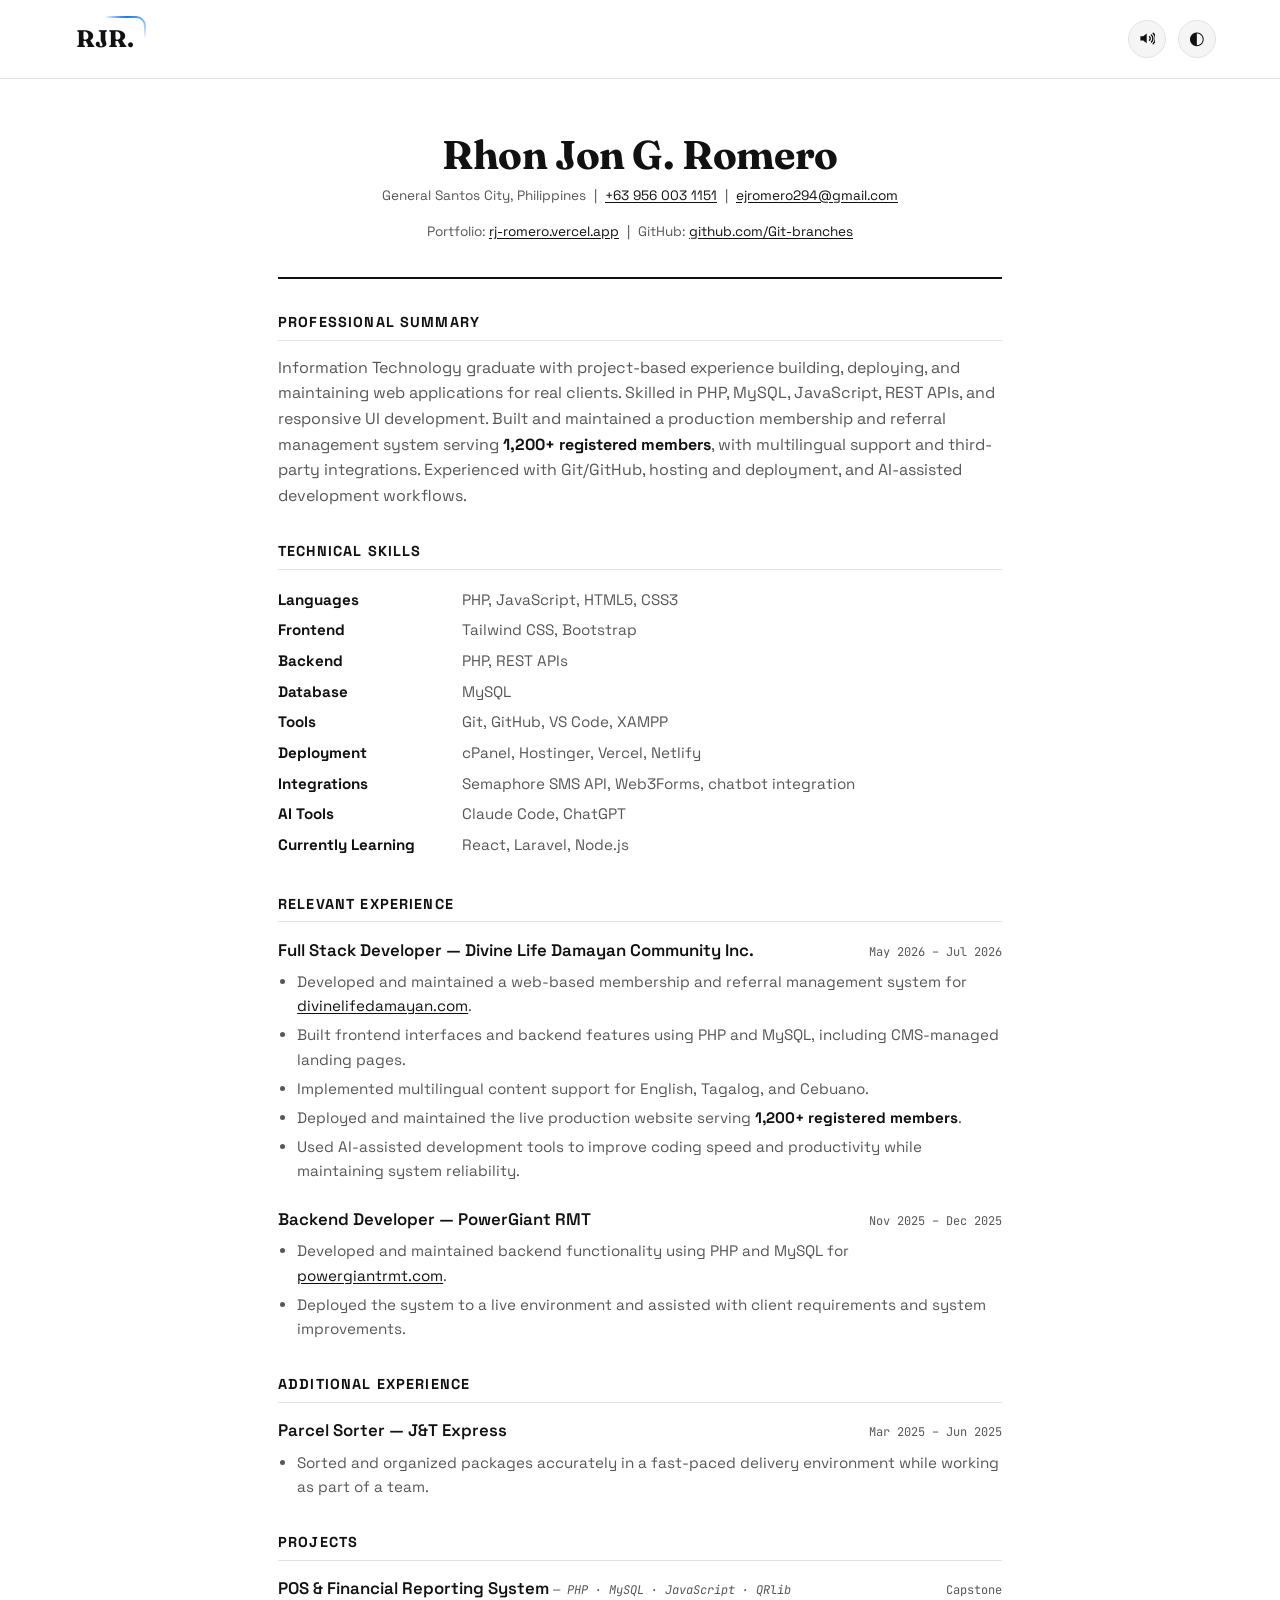
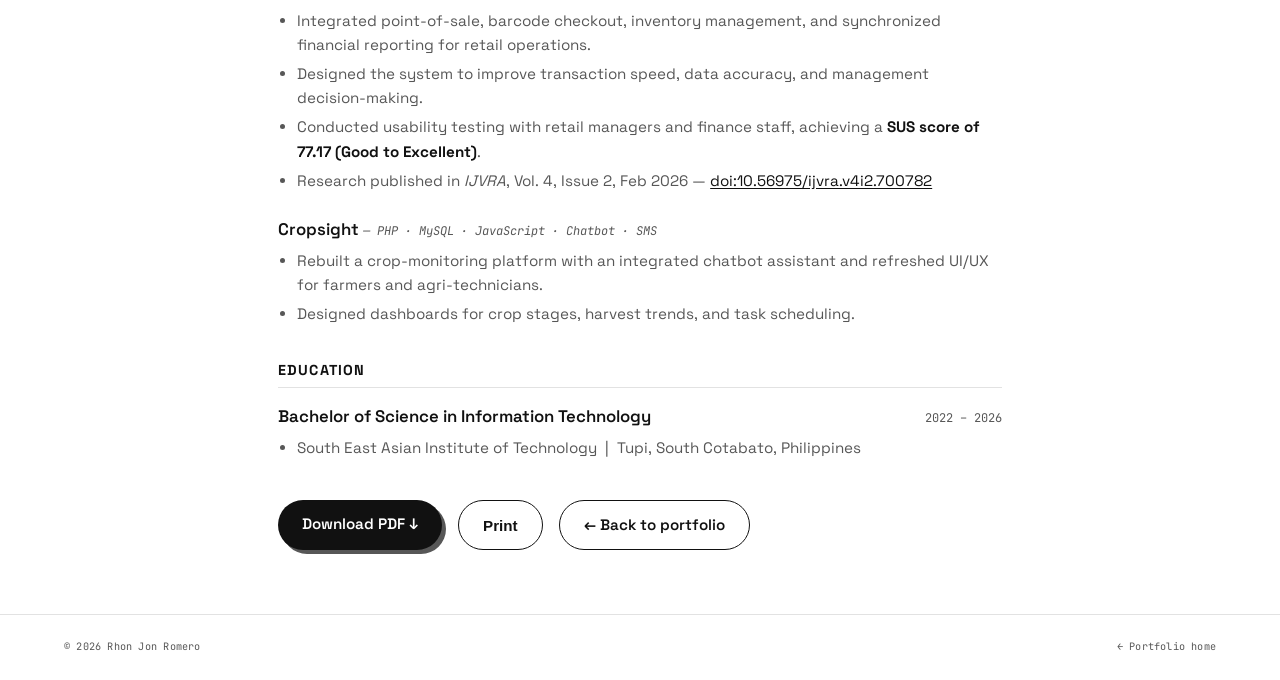
==== resume.html @ 0ce06a82 "Resume: drop the job-title line from the header The header goes straight from the name to the contac" ====
<!DOCTYPE html>
<html lang="en">
<head>
  <meta charset="UTF-8" />
  <meta name="viewport" content="width=device-width, initial-scale=1.0" />
  <title>Résumé — Rhon Jon Romero · Full-Stack Web Developer</title>
  <meta name="description" content="Résumé of Rhon Jon Romero, full-stack web developer (PHP + MySQL) from General Santos City, Philippines." />
  <meta name="robots" content="noindex" />

  <link rel="preconnect" href="https://fonts.googleapis.com" />
  <link rel="preconnect" href="https://fonts.gstatic.com" crossorigin />
  <link href="https://fonts.googleapis.com/css2?family=Fraunces:opsz,wght@9..144,400;9..144,600;9..144,700&family=Space+Grotesk:wght@400;500;600&family=JetBrains+Mono:wght@400;500&display=swap" rel="stylesheet" />

  <link rel="stylesheet" href="css/style.css" />
  <link rel="icon" href="assets/icon-192.png" type="image/png" />
  <link rel="apple-touch-icon" href="assets/icon-192.png" />
  <link rel="manifest" href="manifest.webmanifest" />
  <script>
    // apply saved theme before paint
    const saved = localStorage.getItem("theme");
    if (saved) document.documentElement.setAttribute("data-theme", saved);
    else if (matchMedia("(prefers-color-scheme: dark)").matches) document.documentElement.setAttribute("data-theme", "dark");
  </script>
</head>
<body>
  <a class="skip-link" href="#main">Skip to content</a>
  <header class="nav">
    <a class="nav__logo" href="./">RJR<span class="accent">.</span></a>
    <div class="nav__actions">
      <button class="theme-toggle" id="soundToggle" aria-label="Toggle sound effects" title="Sound effects">
        <span class="theme-toggle__icon" id="soundIcon"><svg class="vol-icon" viewBox="0 0 24 24" fill="none" stroke="currentColor" stroke-width="2" stroke-linecap="round" stroke-linejoin="round" aria-hidden="true"><path d="M11 5 6 9H2v6h4l5 4V5z" fill="currentColor" stroke="none"/><path d="M15 9.5a3.5 3.5 0 0 1 0 5"/><path d="M17.7 7a7 7 0 0 1 0 10"/><path d="M20.3 4.5a10.5 10.5 0 0 1 0 15"/></svg></span>
      </button>
      <button class="theme-toggle" id="themeToggle" aria-label="Toggle dark mode">
        <span class="theme-toggle__icon">◐</span>
      </button>
    </div>
  </header>

  <main class="resume" id="main">
    <div class="resume__head">
      <h1 class="resume__name">Rhon Jon G. Romero</h1>
      <p class="resume__meta">
        General Santos City, Philippines &nbsp;|&nbsp; <a href="tel:+639560031151">+63 956 003 1151</a> &nbsp;|&nbsp;
        <a href="mailto:ejromero294@gmail.com">ejromero294@gmail.com</a>
      </p>
      <p class="resume__meta">
        Portfolio: <a href="https://rj-romero.vercel.app" target="_blank" rel="noopener">rj-romero.vercel.app</a> &nbsp;|&nbsp;
        GitHub: <a href="https://github.com/Git-branches" target="_blank" rel="noopener">github.com/Git-branches</a>
      </p>
    </div>

    <h2>Professional Summary</h2>
    <p>
      Information Technology graduate with project-based experience building, deploying, and
      maintaining web applications for real clients. Skilled in PHP, MySQL, JavaScript, REST APIs,
      and responsive UI development. Built and maintained a production membership and referral
      management system serving <strong>1,200+ registered members</strong>, with multilingual
      support and third-party integrations. Experienced with Git/GitHub, hosting and deployment,
      and AI-assisted development workflows.
    </p>

    <h2>Technical Skills</h2>
    <ul class="resume__skills">
      <li><strong>Languages</strong> <span>PHP, JavaScript, HTML5, CSS3</span></li>
      <li><strong>Frontend</strong> <span>Tailwind CSS, Bootstrap</span></li>
      <li><strong>Backend</strong> <span>PHP, REST APIs</span></li>
      <li><strong>Database</strong> <span>MySQL</span></li>
      <li><strong>Tools</strong> <span>Git, GitHub, VS Code, XAMPP</span></li>
      <li><strong>Deployment</strong> <span>cPanel, Hostinger, Vercel, Netlify</span></li>
      <li><strong>Integrations</strong> <span>Semaphore SMS API, Web3Forms, chatbot integration</span></li>
      <li><strong>AI Tools</strong> <span>Claude Code, ChatGPT</span></li>
      <li><strong>Currently Learning</strong> <span>React, Laravel, Node.js</span></li>
    </ul>

    <h2>Relevant Experience</h2>

    <div class="resume__item">
      <div class="resume__item-head">
        <span class="resume__item-title">Full Stack Developer — Divine Life Damayan Community Inc.</span>
        <span class="resume__item-date">May 2026 – Jul 2026</span>
      </div>
      <ul>
        <li>Developed and maintained a web-based membership and referral management system for <a href="https://divinelifedamayan.com" target="_blank" rel="noopener">divinelifedamayan.com</a>.</li>
        <li>Built frontend interfaces and backend features using PHP and MySQL, including CMS-managed landing pages.</li>
        <li>Implemented multilingual content support for English, Tagalog, and Cebuano.</li>
        <li>Deployed and maintained the live production website serving <strong>1,200+ registered members</strong>.</li>
        <li>Used AI-assisted development tools to improve coding speed and productivity while maintaining system reliability.</li>
      </ul>
    </div>

    <div class="resume__item">
      <div class="resume__item-head">
        <span class="resume__item-title">Backend Developer — PowerGiant RMT</span>
        <span class="resume__item-date">Nov 2025 – Dec 2025</span>
      </div>
      <ul>
        <li>Developed and maintained backend functionality using PHP and MySQL for <a href="https://powergiantrmt.com" target="_blank" rel="noopener">powergiantrmt.com</a>.</li>
        <li>Deployed the system to a live environment and assisted with client requirements and system improvements.</li>
      </ul>
    </div>

    <h2>Additional Experience</h2>

    <div class="resume__item">
      <div class="resume__item-head">
        <span class="resume__item-title">Parcel Sorter — J&amp;T Express</span>
        <span class="resume__item-date">Mar 2025 – Jun 2025</span>
      </div>
      <ul>
        <li>Sorted and organized packages accurately in a fast-paced delivery environment while working as part of a team.</li>
      </ul>
    </div>

    <h2>Projects</h2>

    <div class="resume__item">
      <div class="resume__item-head">
        <span class="resume__item-title">POS &amp; Financial Reporting System <em class="resume__tech">— PHP · MySQL · JavaScript · QRlib</em></span>
        <span class="resume__item-date">Capstone</span>
      </div>
      <ul>
        <li>Integrated point-of-sale, barcode checkout, inventory management, and synchronized financial reporting for retail operations.</li>
        <li>Designed the system to improve transaction speed, data accuracy, and management decision-making.</li>
        <li>Conducted usability testing with retail managers and finance staff, achieving a <strong>SUS score of 77.17 (Good to Excellent)</strong>.</li>
        <li>Research published in <em>IJVRA</em>, Vol. 4, Issue 2, Feb 2026 — <a href="https://doi.org/10.56975/ijvra.v4i2.700782" target="_blank" rel="noopener">doi:10.56975/ijvra.v4i2.700782</a></li>
      </ul>
    </div>

    <div class="resume__item">
      <div class="resume__item-head">
        <span class="resume__item-title">Cropsight <em class="resume__tech">— PHP · MySQL · JavaScript · Chatbot · SMS</em></span>
      </div>
      <ul>
        <li>Rebuilt a crop-monitoring platform with an integrated chatbot assistant and refreshed UI/UX for farmers and agri-technicians.</li>
        <li>Designed dashboards for crop stages, harvest trends, and task scheduling.</li>
      </ul>
    </div>

    <h2>Education</h2>
    <div class="resume__item">
      <div class="resume__item-head">
        <span class="resume__item-title">Bachelor of Science in Information Technology</span>
        <span class="resume__item-date">2022 – 2026</span>
      </div>
      <ul>
        <li>South East Asian Institute of Technology &nbsp;|&nbsp; Tupi, South Cotabato, Philippines</li>
      </ul>
    </div>

    <div class="resume__actions">
      <a class="btn btn--primary" href="assets/Rhon-Jon-Romero-Resume.pdf" download="Rhon-Jon-Romero-Resume.pdf">Download PDF ↓</a>
      <button class="btn btn--ghost" onclick="window.print()">Print</button>
      <a class="btn btn--ghost" href="./">← Back to portfolio</a>
    </div>
  </main>

  <footer class="footer">
    <span class="mono">© <span id="year"></span> Rhon Jon Romero</span>
    <a class="mono" href="./">← Portfolio home</a>
  </footer>

  <script src="js/motion.js"></script>
  <script src="js/sfx.js"></script>
  <script src="js/palette.js"></script>
  <script defer src="/_vercel/insights/script.js"></script>
  <script>
    document.getElementById("year").textContent = new Date().getFullYear();
    document.getElementById("themeToggle").addEventListener("click", () => {
      const next = document.documentElement.getAttribute("data-theme") === "dark" ? "light" : "dark";
      document.documentElement.setAttribute("data-theme", next);
      localStorage.setItem("theme", next);
    });
  </script>
</body>
</html>
---- css/style.css ----
/* ============================================================
   Rhon Jon Romero — Portfolio
   Editorial "paper & ink" theme · Fraunces + Space Grotesk
   ============================================================ */

:root {
  --paper: #ffffff;
  --paper-2: #f5f5f5;
  --ink: #111111;
  --ink-soft: #575757;
  --line: #e2e2e2;
  --accent: #111111;
  --accent-soft: #ececec;
  --font-display: "Fraunces", Georgia, serif;
  --font-body: "Space Grotesk", system-ui, sans-serif;
  --font-mono: "JetBrains Mono", ui-monospace, monospace;
}

[data-theme="dark"] {
  --paper: #0d0d0d;
  --paper-2: #171717;
  --ink: #f2f2f2;
  --ink-soft: #a3a3a3;
  --line: #2e2e2e;
  --accent: #ffffff;
  --accent-soft: #242424;
}

* { margin: 0; padding: 0; box-sizing: border-box; }

html { scroll-behavior: smooth; scroll-padding-top: 80px; }

/* the hero's 100vw background layer must never cause sideways scroll */
html, body { overflow-x: clip; }

::selection { background: var(--accent); color: var(--paper); }

/* keyboard users can jump straight to the content */
.skip-link {
  position: fixed; top: -60px; left: 12px; z-index: 200;
  background: var(--ink); color: var(--paper);
  padding: 0.6em 1.1em; border-radius: 8px;
  text-decoration: none; font-size: 0.85rem; font-weight: 600;
  transition: top 0.2s ease;
}
.skip-link:focus { top: 12px; }

:focus-visible {
  outline: 2px solid var(--accent);
  outline-offset: 3px;
  border-radius: 4px;
}

body {
  background: var(--paper);
  color: var(--ink);
  font-family: var(--font-body);
  line-height: 1.6;
  transition: background-color 0.35s ease, color 0.35s ease;
}

.mono { font-family: var(--font-mono); font-size: 0.8em; letter-spacing: 0.02em; }
.accent { color: var(--accent); }

/* ---------- scroll progress ---------- */
.progress-bar {
  position: fixed; top: 0; left: 0; height: 3px; width: 0;
  background: var(--accent); z-index: 100;
}

/* ---------- nav ---------- */
.nav {
  position: sticky; top: 0; z-index: 50;
  display: flex; align-items: center; justify-content: space-between;
  padding: 1rem clamp(1.25rem, 5vw, 4rem);
  background: color-mix(in srgb, var(--paper) 88%, transparent);
  backdrop-filter: blur(8px);
  border-bottom: 1px solid var(--line);
}

/* animated glow border around the RJR. logo: a conic-gradient sweep spins
   behind the chip (::before); ::after covers the middle so only a thin ring
   shows; a blurred twin (.nav__logo-glow) provides the outer glow */
.nav__logo-box { position: relative; display: inline-block; border-radius: 10px; }
.nav__logo {
  font-family: var(--font-display);
  font-weight: 700; font-size: 1.5rem;
  color: var(--ink); text-decoration: none;
  position: relative; display: inline-block; z-index: 0;
  padding: 0.15em 0.5em; border-radius: 10px; overflow: hidden;
}
.nav__logo::before, .nav__logo-glow::before {
  content: ""; position: absolute; z-index: -2; top: 50%; left: 50%;
  width: 220px; height: 220px;
  transform: translate(-50%, -50%) rotate(0deg);
  background-image: conic-gradient(rgba(0, 0, 0, 0), #1976ed, rgba(0, 0, 0, 0) 25%);
  animation: logoSpin 4s linear infinite;
}
.nav__logo::after {
  content: ""; position: absolute; z-index: -1; inset: 2px;
  background: var(--paper); border-radius: 8px;
}
.nav__logo-glow {
  position: absolute; inset: 0; border-radius: 10px;
  overflow: hidden; filter: blur(14px); pointer-events: none;
}
@keyframes logoSpin {
  100% { transform: translate(-50%, -50%) rotate(1turn); }
}
@media (prefers-reduced-motion: reduce) {
  .nav__logo::before, .nav__logo-glow::before { animation: none; }
}

.nav__links { display: flex; gap: 2rem; }
.nav__links a {
  color: var(--ink-soft); text-decoration: none;
  font-size: 0.95rem; font-weight: 500;
  position: relative;
}
.nav__links a::after {
  content: ""; position: absolute; left: 0; bottom: -4px;
  width: 0; height: 2px; background: var(--accent);
  transition: width 0.25s ease;
}
.nav__links a:hover { color: var(--ink); }
.nav__links a:hover::after { width: 100%; }
.nav__links a.is-active { color: var(--accent); }
.nav__links a.is-active::after { width: 100%; }

.nav__actions { display: flex; align-items: center; gap: 0.75rem; }

.theme-toggle {
  border: 1px solid var(--line); background: var(--paper-2);
  color: var(--ink); width: 38px; height: 38px; border-radius: 50%;
  font-size: 1.1rem; cursor: pointer; transition: transform 0.3s ease;
  display: inline-flex; align-items: center; justify-content: center;
}
.theme-toggle:hover { transform: rotate(180deg); }
/* the speaker shouldn't flip upside-down on hover — scale it instead */
#soundToggle:hover { transform: scale(1.12); }
.vol-icon { width: 1.05rem; height: 1.05rem; display: block; }

.nav__burger {
  display: none; border: 1px solid var(--line); background: var(--paper-2);
  color: var(--ink); width: 38px; height: 38px; border-radius: 8px;
  font-size: 1rem; cursor: pointer;
}

/* ---------- hero ---------- */
.hero {
  padding: clamp(4rem, 12vh, 8rem) clamp(1.25rem, 8vw, 6rem) 4rem;
  max-width: 1100px; margin: 0 auto;
  position: relative;
}

/* decorative background layer — spans the full viewport so the
   glows fade out naturally instead of clipping at the content box */
.hero__bg {
  position: absolute; top: 0; bottom: 0; left: 50%;
  width: 100vw; transform: translateX(-50%);
  z-index: -1; pointer-events: none; overflow: hidden;
}

.hero__glow {
  position: absolute; border-radius: 50%;
  filter: blur(70px);
}
.hero__glow--1 {
  width: 460px; height: 460px; top: -140px; right: -120px;
  background: var(--accent-soft); opacity: 0.55;
  animation: drift 16s ease-in-out infinite alternate;
}

/* hero: copy on the left, full-height pixel scene on the right */
.hero__grid {
  display: grid; grid-template-columns: 53% 1fr;
  gap: clamp(0.5rem, 2vw, 2rem); align-items: end;
}

/* ---------- pixel-art hero character ---------- */
/* No scene, no panel, no card — the figure stands directly on the page
   background, so the right side reads as part of the hero rather than an
   image dropped into it. */
.hero__visual {
  position: relative; margin: 0;
  align-self: stretch;
  min-height: min(62vh, 560px);
  display: grid; place-items: end center;
}

/* one frame of the sheet, scrolled by background-position. The element
   never moves or resizes — only which frame shows changes — so the figure
   always returns to exactly the same spot. */
.hero__sprite {
  width: auto; height: min(100%, 520px);
  aspect-ratio: 344 / 384;
  background-repeat: no-repeat;
  background-size: 400% 200%; /* 4 columns x 2 rows */
  image-rendering: pixelated; /* keep the pixel grid crisp when scaled */
  cursor: pointer;
  transition: opacity 0.22s ease;
  transform: scaleX(-1); /* the sheets face right; mirror so he walks left */
  /* grounds the figure on the page without drawing a box around it */
  filter: drop-shadow(0 16px 14px rgba(0, 0, 0, 0.15));
}
[data-theme="dark"] .hero__sprite {
  filter: drop-shadow(0 16px 18px rgba(0, 0, 0, 0.6));
}
/* the sheets carry no breathing or blinking frames, so the idle pose is
   held perfectly still rather than faked with a wobble */
.hero__sprite.is-swapping { opacity: 0; }

/* tablet: keep the two columns, give the copy a little more room */
@media (max-width: 1100px) {
  .hero__grid { grid-template-columns: 56% 1fr; }
  .hero__visual { min-height: min(52vh, 460px); }
  .hero__sprite { height: 78%; }
}
/* mobile: copy first, character centred underneath */
@media (max-width: 900px) {
  .hero__grid { grid-template-columns: 1fr; gap: 1.5rem; }
  .hero__visual { min-height: 340px; place-items: center; }
  .hero__sprite { height: min(100%, 320px); }
}

@keyframes drift {
  from { transform: translate(0, 0) scale(1); }
  to { transform: translate(-50px, 36px) scale(1.18); }
}
.kicker {
  font-family: var(--font-mono);
  font-size: 0.8rem; text-transform: uppercase; letter-spacing: 0.18em;
  color: var(--accent); margin-bottom: 1.5rem;
  display: flex; align-items: center; flex-wrap: wrap; gap: 0.75em;
}
/* live clock sits on the same line as the place, separated by a rule */
.kicker__time {
  color: var(--ink-soft); letter-spacing: 0.1em;
  padding-left: 0.75em; border-left: 1px solid var(--line);
  font-variant-numeric: tabular-nums; /* stops the line twitching each tick */
}

.hero__title {
  font-family: var(--font-display);
  /* sized for the narrower intro column of the two-column hero */
  font-size: clamp(2.2rem, 4.6vw, 3.7rem);
  font-weight: 600; line-height: 1.1;
  letter-spacing: -0.02em;
  /* no text-wrap: balance — rebalancing made lines jump whenever the
     rotator word or the language changed; the <br> fixes the break instead */
}
.hero__title em {
  font-style: italic; color: var(--accent);
}
.rotator {
  display: inline-block; white-space: nowrap; /* keep "web apps" on one line */
  transition: opacity 0.35s ease, transform 0.35s ease;
}
/* mobile: the reserved rotator slot leaves odd mid-line gaps — give the
   word its own line instead; still stable, since every word fits one line */
@media (max-width: 640px) {
  .rotator { display: block; min-width: 0 !important; text-align: left !important; }
}
.rotator.is-out { opacity: 0; transform: translateY(0.5em); }

.hero__sub {
  margin-top: 1.75rem; max-width: 560px;
  font-size: 1.1rem; color: var(--ink-soft);
}
.hero__sub .mono { background: var(--accent-soft); padding: 0.1em 0.4em; border-radius: 4px; color: var(--accent); }

.hero__meta {
  margin-top: 2.25rem;
  display: flex; align-items: center; gap: 1rem; flex-wrap: wrap;
}

.btn {
  display: inline-block; text-decoration: none; font-weight: 600;
  padding: 0.75rem 1.5rem; border-radius: 999px; font-size: 0.95rem;
  transition: transform 0.2s ease, box-shadow 0.2s ease;
}
.btn:hover { transform: translateY(-2px); }
.btn--primary {
  background: var(--ink); color: var(--paper);
  box-shadow: 4px 4px 0 var(--ink-soft);
}
.btn--primary:hover { box-shadow: 6px 6px 0 var(--ink-soft); }
.btn--ghost {
  border: 1.5px solid var(--ink); color: var(--ink);
  background: transparent;
}

.badge-live {
  display: inline-flex; align-items: center; gap: 0.5rem;
  font-family: var(--font-mono); font-size: 0.75rem;
  color: var(--ink-soft);
  border: 1px dashed var(--line); border-radius: 999px;
  padding: 0.5rem 1rem;
}
.badge-live__dot {
  width: 8px; height: 8px; border-radius: 50%;
  background: #16a34a; animation: pulse 1.8s infinite;
}
@keyframes pulse {
  0%, 100% { box-shadow: 0 0 0 0 rgba(22, 163, 74, 0.5); }
  50% { box-shadow: 0 0 0 6px rgba(22, 163, 74, 0); }
}

.hero__stats {
  margin-top: 3.5rem; display: flex; gap: clamp(1.5rem, 6vw, 4rem); flex-wrap: wrap;
}
.stat { display: flex; flex-direction: column; }
.stat__num, .stat__plus {
  font-family: var(--font-display); font-size: 2.6rem; font-weight: 700;
  display: inline; line-height: 1;
}
.stat__plus { color: var(--accent); }
.stat__num { display: inline-block; }
.stat__label {
  font-family: var(--font-mono); font-size: 0.75rem;
  color: var(--ink-soft); margin-top: 0.4rem; text-transform: uppercase; letter-spacing: 0.1em;
}

/* ---------- ticker ---------- */
.ticker {
  border-top: 1px solid var(--line); border-bottom: 1px solid var(--line);
  overflow: hidden; padding: 0.9rem 0; background: var(--paper-2);
}
.ticker__track {
  display: flex; width: max-content;
  animation: ticker var(--ticker-duration, 28s) linear infinite;
  will-change: transform;
}
/* each group carries its own trailing gap so two identical groups
   make translateX(-50%) land exactly on the seam — no visible jump */
.ticker__group {
  display: flex; align-items: center; gap: 2.5rem;
  padding-right: 2.5rem; flex-shrink: 0;
  font-family: var(--font-mono); font-size: 0.9rem;
  text-transform: uppercase; letter-spacing: 0.15em; color: var(--ink-soft);
  white-space: nowrap;
}
.ticker__sep { color: var(--accent); }
.ticker__item { display: inline-flex; align-items: center; gap: 0.5rem; }
.ticker__icon { width: 1.2em; height: 1.2em; display: block; }
[data-theme="dark"] .ticker__icon { filter: brightness(1.35); }
.ticker__icon--accent { color: var(--accent); }

/* ---------- services deck (stacked cards, Bryl Lim style) ---------- */
/* three cards fanned like a hand of cards: center up front, sides tucked
   behind at an angle; hovering any card straightens + lifts it to the front
   while the rest of the deck steps back. transforms only — no reflow */
.svc-deck {
  position: relative; max-width: 1000px; margin: 3rem auto 0;
  touch-action: pan-y; /* horizontal drags belong to the carousel */
  user-select: none;
  /* height is set by JS (tallest card + tuck offset) */
}
.svc-card {
  display: flex; flex-direction: column;
  position: absolute; left: 50%; top: 0;
  width: min(340px, 86vw);
  /* --drag is a unitless px count set on the deck while scrubbing; each slot
     follows it at its own rate (--dragf) and tilts with it (--dragr) */
  --tx: -50%; --rot: 0deg; --ty: 0rem; --scale: 1; --dragf: 0; --dragr: 0;
  transform: translate(calc(var(--tx) + var(--drag, 0) * var(--dragf) * 1px), var(--ty))
             rotate(calc(var(--rot) + var(--drag, 0) * var(--dragr) * 1deg))
             scale(var(--scale));
  border: 1px solid var(--line); border-radius: 22px;
  background: var(--paper-2); padding: 1.9rem 1.75rem;
  cursor: pointer;
  transition: transform 0.4s ease-in-out, box-shadow 0.4s ease-in-out,
              border-color 0.4s ease-in-out, opacity 0.4s ease-in-out;
}
.svc-card--left  { --tx: calc(-50% - min(265px, 30vw)); --rot: -8deg; --ty: 1.6rem; --scale: 0.92; --dragf: 0.55; --dragr: 0.012; z-index: 1; opacity: 0.6; }
.svc-card--right { --tx: calc(-50% + min(265px, 30vw)); --rot: 8deg;  --ty: 1.6rem; --scale: 0.92; --dragf: 0.55; --dragr: 0.012; z-index: 1; opacity: 0.6; }
.svc-card--center {
  z-index: 3; cursor: grab;
  --dragf: 1; --dragr: 0.025;
  box-shadow: 0 22px 48px -18px rgba(0, 0, 0, 0.4);
}
/* while scrubbing: cards track the pointer instantly, no easing lag */
.svc-deck.is-dragging .svc-card { transition: none; }
.svc-deck.is-dragging .svc-card--center { cursor: grabbing; }
.svc-deck:not(.is-dragging) .svc-card:hover {
  transform: translate(var(--tx), calc(var(--ty) - 8px)) rotate(var(--rot)) scale(calc(var(--scale) + 0.02));
  opacity: 1;
}
.svc-card--center:hover { border-color: var(--accent); }
[data-theme="dark"] .svc-card--center {
  box-shadow: 0 22px 48px -14px rgba(0, 0, 0, 0.7);
}

.svc-nav { display: flex; justify-content: center; gap: 0.9rem; padding: 2rem 0 3rem; }
.svc-nav__btn {
  width: 44px; height: 44px; border-radius: 50%;
  border: 1px solid var(--line); background: var(--paper-2);
  color: var(--ink); font-size: 1.05rem; cursor: pointer;
  transition: border-color 0.25s ease, background 0.25s ease, transform 0.25s ease;
}
.svc-nav__btn:hover { border-color: var(--accent); transform: translateY(-2px); }
.svc-nav__btn:active { transform: translateY(0) scale(0.94); }
.svc-card__badge {
  align-self: flex-start; font-size: 0.6rem; letter-spacing: 0.16em;
  text-transform: uppercase; color: var(--ink-soft);
  border: 1px solid var(--line); border-radius: 999px;
  padding: 0.35em 1em; margin-bottom: 1.4rem; white-space: nowrap;
}
.svc-card__head { display: flex; align-items: center; gap: 0.8rem; margin-bottom: 0.7rem; }
.svc-card__icon {
  display: grid; place-items: center; flex-shrink: 0;
  width: 2.75rem; height: 2.75rem; font-size: 1.4rem;
  border-radius: 12px; background: var(--accent-soft); border: 1px solid var(--line);
  transition: transform 0.3s ease-in-out;
}
.svc-card:hover .svc-card__icon { transform: scale(1.08) rotate(-4deg); }
.svc-card__title { font-family: var(--font-display); font-size: 1.15rem; line-height: 1.25; }
.svc-card__desc { font-size: 0.88rem; line-height: 1.65; color: var(--ink-soft); flex: 1; }
.svc-card__tags { display: flex; flex-wrap: wrap; gap: 0.4rem; margin-top: 1.4rem; }
.svc-card__tags span {
  font-size: 0.62rem; text-transform: uppercase; letter-spacing: 0.08em;
  color: var(--ink-soft); background: var(--paper);
  border: 1px solid var(--line); border-radius: 999px; padding: 0.3em 0.85em;
  transition: border-color 0.3s ease-in-out, color 0.3s ease-in-out;
}
.svc-card:hover .svc-card__tags span {
  border-color: color-mix(in srgb, var(--accent) 35%, var(--line));
  color: var(--ink);
}

@media (prefers-reduced-motion: reduce) {
  .svc-card { transition: none; }
  .svc-card:hover { transform: translate(var(--tx), var(--ty)) rotate(var(--rot)) scale(var(--scale)); }
}
.ticker:hover .ticker__track { animation-play-state: paused; }
@keyframes ticker {
  from { transform: translateX(0); }
  to { transform: translateX(-50%); }
}

/* ---------- sections ---------- */
.section {
  max-width: 1100px; margin: 0 auto;
  padding: clamp(4rem, 10vh, 7rem) clamp(1.25rem, 8vw, 6rem) 2rem;
}

.section__head {
  display: flex; align-items: baseline; gap: 1.25rem;
  border-bottom: 2px solid var(--ink);
  padding-bottom: 1rem; margin-bottom: 2.5rem; flex-wrap: wrap;
}
.section__index {
  color: var(--accent); font-size: 1rem; font-weight: 500;
}
.section__title {
  font-family: var(--font-display); font-weight: 600;
  font-size: clamp(1.8rem, 4vw, 2.6rem); letter-spacing: -0.01em;
}
.section__note { margin-left: auto; color: var(--ink-soft); font-size: 0.78rem; }

/* ---------- ledger (projects) ---------- */
.ledger { list-style: none; }

.ledger__row {
  position: relative; /* anchors the cursor spotlight */
  display: grid;
  grid-template-columns: auto 1fr auto auto;
  gap: 1.5rem; align-items: center;
  padding: 1.6rem 0.75rem;
  border-bottom: 1px dashed var(--line);
  transition: background 0.25s ease, transform 0.25s ease;
  border-radius: 10px;
}
.ledger__row:hover {
  background: var(--paper-2);
  transform: translateX(6px);
}

.ledger__num { color: var(--ink-soft); font-size: 0.8rem; }

/* cursor spotlight: a soft radial glow trails the pointer across the row */
@media (hover: hover) and (pointer: fine) {
  .ledger__row::after {
    content: ""; position: absolute; inset: 0; pointer-events: none;
    opacity: 0; transition: opacity 0.35s ease;
    background: radial-gradient(
      240px circle at var(--mx, 50%) var(--my, 50%),
      color-mix(in srgb, var(--accent) 8%, transparent), transparent 70%
    );
  }
  .ledger__row:hover::after { opacity: 1; }
}

.ledger__row--thumb { grid-template-columns: auto auto 1fr auto auto; }
.ledger__thumb {
  width: 170px; aspect-ratio: 16 / 10; object-fit: cover; object-position: top;
  border: 1px solid var(--line); border-radius: 10px;
  filter: grayscale(1);
  transition: filter 0.35s ease, transform 0.35s ease;
}
.ledger__row:hover .ledger__thumb {
  filter: grayscale(0);
  transform: scale(1.03);
}
@media (max-width: 760px) {
  .ledger__thumb { display: none; }
  .ledger__row--thumb { grid-template-columns: auto 1fr auto auto; }
}

.ledger__title {
  font-family: var(--font-display); font-weight: 600; font-size: 1.35rem;
}
.ledger__desc { color: var(--ink-soft); font-size: 0.95rem; max-width: 520px; margin-top: 0.25rem; }

.ledger__tags { display: flex; gap: 0.5rem; margin-top: 0.7rem; flex-wrap: wrap; }
.ledger__tags span {
  font-size: 0.68rem; text-transform: uppercase; letter-spacing: 0.08em;
  border: 1px solid var(--line); border-radius: 999px;
  padding: 0.2rem 0.65rem; color: var(--ink-soft);
}

.ledger__year { color: var(--ink-soft); font-size: 0.8rem; }

.ledger__link {
  width: 44px; height: 44px; border-radius: 50%;
  display: grid; place-items: center;
  border: 1.5px solid var(--ink); color: var(--ink);
  text-decoration: none; font-size: 1.1rem;
  transition: background 0.2s ease, color 0.2s ease, transform 0.2s ease;
}
.ledger__row:hover .ledger__link {
  /* --paper, not #fff: in dark mode the accent IS white, and a white arrow
     on it left nothing but a blank disc */
  background: var(--accent); border-color: var(--accent);
  color: var(--paper); transform: rotate(45deg);
}

.ledger__live {
  font-size: 0.6em; color: #16a34a; vertical-align: middle;
  letter-spacing: 0.1em; text-transform: uppercase;
  border: 1px solid color-mix(in srgb, #16a34a 40%, transparent);
  border-radius: 999px; padding: 0.15em 0.6em; margin-left: 0.5em;
  /* wrap as one unit — never split the ● from "live" across lines */
  display: inline-block; white-space: nowrap;
}

.ledger__case {
  display: inline-block; margin-top: 0.7rem;
  color: var(--accent); text-decoration: none; font-size: 0.8rem;
}
.ledger__case:hover { text-decoration: underline; }

.section__more { margin-top: 2.5rem; }

/* ---------- stack ---------- */
.stack-grid {
  display: grid; grid-template-columns: repeat(auto-fit, minmax(200px, 1fr));
  gap: 1.25rem;
}
.stack-card {
  border: 1px solid var(--line); border-radius: 14px;
  background: var(--paper-2); padding: 1.5rem;
  transition: transform 0.25s ease, box-shadow 0.25s ease;
}
.stack-card:hover {
  transform: translateY(-5px);
  box-shadow: 6px 6px 0 var(--line);
}
.stack-card--accent { border: 1.5px dashed var(--accent); }
.stack-card--accent .stack-card__label { color: var(--accent); }

.stack-card__label {
  font-size: 0.75rem; color: var(--ink-soft); font-weight: 500;
  margin-bottom: 0.9rem; text-transform: uppercase; letter-spacing: 0.1em;
}
.stack-card ul { list-style: none; }
.stack-card li {
  padding: 0.3rem 0; font-weight: 500;
  border-bottom: 1px dotted var(--line);
}
.stack-card li:last-child { border-bottom: none; }

.stack-pop {
  display: inline-flex; align-items: center; gap: 0.45rem;
  background: none; border: none; padding: 0; cursor: pointer;
  font: inherit; font-weight: 500; color: inherit;
  transition: color 0.2s ease;
}
.stack-pop:hover { color: var(--accent); }
.stack-pop__count {
  font-size: 0.62em; color: var(--accent);
  border: 1px solid color-mix(in srgb, var(--accent) 45%, transparent);
  border-radius: 999px; padding: 0.1em 0.55em;
}
.stack-pop__arrow {
  color: var(--accent); font-size: 0.7em;
  transition: transform 0.2s ease;
}
.stack-pop:hover .stack-pop__arrow { transform: translateX(3px); }

.stack-modal {
  /* explicit transform centering — reliable on iOS Safari, unlike margin:auto */
  position: fixed; top: 50%; left: 50%; margin: 0;
  transform: translate(-50%, -50%);
  width: min(340px, calc(100vw - 2.5rem));
  max-height: 80vh; max-height: 80dvh; overflow-y: auto;
  border: 1px solid var(--line); border-radius: 16px;
  background: var(--paper-2); color: var(--ink);
  padding: 1.75rem 2rem; font-family: var(--font-body);
  box-shadow: 8px 8px 0 var(--accent-soft);
}
.stack-modal[open] { animation: modalIn 0.25s ease; }
@keyframes modalIn {
  from { opacity: 0; transform: translate(-50%, -46%) scale(0.97); }
  to { opacity: 1; transform: translate(-50%, -50%) scale(1); }
}
.stack-modal::backdrop {
  background: rgba(0, 0, 0, 0.45);
  backdrop-filter: blur(2px);
}
.stack-modal__close {
  position: absolute; top: 0.8rem; right: 0.95rem;
  background: none; border: none; cursor: pointer;
  color: var(--ink-soft); font-size: 1rem; line-height: 1;
}
.stack-modal__close:hover { color: var(--accent); }
.stack-modal__title {
  color: var(--accent); font-size: 0.75rem; font-weight: 500;
  text-transform: uppercase; letter-spacing: 0.1em; margin-bottom: 0.9rem;
}
.stack-modal__list { list-style: none; }
.stack-modal__list li {
  padding: 0.45rem 0; font-weight: 500;
  border-bottom: 1px dotted var(--line);
}
.stack-modal__list li:last-child { border-bottom: none; }
.stack-modal__note {
  display: block; font-size: 0.8rem; font-weight: 400; color: var(--ink-soft);
}

.tag-learning {
  font-size: 0.62em; color: var(--accent);
  letter-spacing: 0.1em; text-transform: uppercase;
  border: 1px dashed color-mix(in srgb, var(--accent) 55%, transparent);
  border-radius: 999px; padding: 0.18em 0.7em; margin-left: 0.45em;
  vertical-align: middle; white-space: nowrap;
}


/* ---------- page + theme transitions (View Transitions API) ---------- */
/* cross-document navigations (home ↔ resume ↔ case studies): quick fade-up */
@view-transition { navigation: auto; }
::view-transition-old(root) { animation: vtFadeOut 0.2s ease both; }
::view-transition-new(root) { animation: vtFadeUp 0.32s ease both; }
@keyframes vtFadeOut { to { opacity: 0; } }
@keyframes vtFadeUp { from { opacity: 0; transform: translateY(14px); } }
@media (prefers-reduced-motion: reduce) {
  ::view-transition-old(root), ::view-transition-new(root) { animation: none; }
}
/* theme toggle: main.js drives the swipe-down wipe via the Web Animations
   API instead, so the CSS animations above must not run during it */
.theme-wipe::view-transition-old(root),
.theme-wipe::view-transition-new(root) {
  animation: none;
  mix-blend-mode: normal;
}
/* while the wipe runs, colors must swap instantly inside the new snapshot —
   otherwise the body's own 0.35s color fade would smear the effect */
.theme-wipe, .theme-wipe * { transition: none !important; }


/* ---------- case study pages ---------- */
.case {
  max-width: 860px; margin: 0 auto;
  padding: clamp(3rem, 8vh, 5rem) clamp(1.25rem, 6vw, 3rem) 4rem;
}
.case__back {
  display: inline-block; margin-bottom: 2.5rem;
  font-family: var(--font-mono); font-size: 0.85rem;
  color: var(--ink-soft); text-decoration: none;
}
.case__back:hover { color: var(--accent); }
.case__kicker {
  font-family: var(--font-mono); font-size: 0.8rem;
  text-transform: uppercase; letter-spacing: 0.18em;
  color: var(--accent); margin-bottom: 1rem;
}
.case__title {
  font-family: var(--font-display); font-weight: 600;
  font-size: clamp(2.2rem, 6vw, 3.6rem); line-height: 1.1; letter-spacing: -0.02em;
}
.case__meta {
  display: flex; flex-wrap: wrap; gap: 0.75rem 2rem;
  margin: 1.75rem 0 2.5rem;
  font-family: var(--font-mono); font-size: 0.8rem; color: var(--ink-soft);
}
.case__meta strong { color: var(--ink); font-weight: 500; }
.case__meta a { color: var(--accent); text-decoration: none; }
.case__meta a:hover { text-decoration: underline; }
.case__shot {
  border: 1.5px solid var(--ink); border-radius: 14px;
  box-shadow: 10px 10px 0 var(--accent-soft);
  overflow: hidden; margin: 2.5rem 0;
}
.case__shot img { display: block; width: 100%; height: auto; }
.case__shot--scroll { max-height: 560px; overflow-y: auto; }
.case__shot figcaption {
  font-family: var(--font-mono); font-size: 0.75rem; color: var(--ink-soft);
  padding: 0.6rem 1rem; border-top: 1px dashed var(--line); background: var(--paper-2);
}
.case h2 {
  font-family: var(--font-display); font-weight: 600; font-size: 1.6rem;
  margin: 2.5rem 0 0.9rem; padding-top: 1.5rem; border-top: 1px dashed var(--line);
}
.case p { color: var(--ink-soft); margin-bottom: 1rem; }
.case p strong { color: var(--ink); }
.case ul { margin: 0 0 1rem 1.2rem; color: var(--ink-soft); }
.case ul li { margin-bottom: 0.4rem; }
.case__cta { margin-top: 3rem; display: flex; gap: 1rem; flex-wrap: wrap; }

.case__shot img { cursor: zoom-in; }

/* ---------- lightbox ---------- */
.lightbox {
  position: fixed; inset: 0; z-index: 200;
  background: rgba(15, 12, 8, 0.92);
  display: none; align-items: center; justify-content: center;
  padding: 2rem;
}
.lightbox.is-open { display: flex; }
.lightbox__scroll {
  max-width: min(1200px, 92vw); max-height: 90vh;
  overflow: auto; border-radius: 10px;
}
.lightbox__img { display: block; width: 100%; height: auto; cursor: default; }
.lightbox__close {
  position: absolute; top: 1.25rem; right: 1.25rem;
  width: 44px; height: 44px; border-radius: 50%;
  border: 1.5px solid #fff; background: transparent; color: #fff;
  font-size: 1.1rem; cursor: pointer; z-index: 1;
  transition: background 0.2s ease, color 0.2s ease;
}
.lightbox__close:hover { background: #fff; color: #000; }

/* ---------- contact ---------- */
.section--contact { padding-bottom: 5rem; text-align: left; }

.contact-mail {
  display: inline-block;
  font-family: var(--font-display);
  font-size: clamp(1.5rem, 5vw, 3.4rem);
  font-weight: 600; color: var(--ink); text-decoration: none;
  border-bottom: 3px solid var(--accent);
  padding-bottom: 0.3rem; margin-top: 0.5rem;
  transition: color 0.25s ease;
  word-break: break-all;
}
.contact-mail:hover { color: var(--accent); }

/* ---------- contact form ---------- */
.contact-form {
  margin-top: 2.75rem; max-width: 640px;
  display: flex; flex-direction: column; gap: 1.1rem;
}
.contact-form__row { display: grid; grid-template-columns: 1fr 1fr; gap: 1.1rem; }
.contact-form__field { display: flex; flex-direction: column; gap: 0.45rem; }
.contact-form__label { font-size: 0.7rem; color: var(--ink-soft); letter-spacing: 0.04em; }
.contact-form input,
.contact-form textarea,
.contact-form select {
  font-family: var(--font-body);
  /* 16px keeps iOS Safari from auto-zooming when a field is focused */
  font-size: 16px;
  color: var(--ink); background: var(--paper-2);
  border: 1.5px solid var(--line); border-radius: 10px;
  padding: 0.75rem 0.9rem; width: 100%; outline: none;
  transition: border-color 0.2s ease, box-shadow 0.2s ease;
}
.contact-form input::placeholder,
.contact-form textarea::placeholder { color: var(--ink-soft); opacity: 0.7; }
.contact-form input:focus,
.contact-form textarea:focus,
.contact-form select:focus {
  border-color: var(--ink); box-shadow: 3px 3px 0 var(--accent-soft);
}
.contact-form select {
  appearance: none; cursor: pointer;
  /* chevron drawn inline so it stays on-theme in both light and dark */
  background-image: url("data:image/svg+xml;utf8,<svg xmlns='http://www.w3.org/2000/svg' width='12' height='8' viewBox='0 0 12 8'><path d='M1 1l5 5 5-5' fill='none' stroke='%23888' stroke-width='1.6' stroke-linecap='round'/></svg>");
  background-repeat: no-repeat; background-position: right 1rem center;
  padding-right: 2.4rem;
}
/* muted look while the empty placeholder option is the one selected */
.contact-form select:has(option[value=""]:checked) { color: var(--ink-soft); }
.contact-form textarea { resize: vertical; min-height: 118px; line-height: 1.5; }
.contact-form .btn { align-self: flex-start; }
@media (max-width: 560px) {
  .contact-form__row { grid-template-columns: 1fr; }
}

.contact-links { margin-top: 2rem; display: flex; flex-wrap: wrap; gap: 0.9rem 1.25rem; align-items: center; }
.contact-links a, .contact-links button {
  font-family: var(--font-mono); font-size: 0.85rem;
  color: var(--ink); background: none;
  border: 1px solid var(--line); border-radius: 999px;
  padding: 0.6rem 1.3rem; text-decoration: none; cursor: pointer;
  transition: border-color 0.2s ease, color 0.2s ease;
}
.contact-links a:hover, .contact-links button:hover {
  border-color: var(--accent); color: var(--accent);
}

/* ---------- résumé ---------- */
.resume {
  max-width: 820px; margin: 0 auto;
  padding: clamp(2.5rem, 6vh, 4rem) clamp(1.25rem, 6vw, 3rem) 4rem;
}
.resume__head {
  text-align: center;
  border-bottom: 2px solid var(--ink); padding-bottom: 1.25rem; margin-bottom: 1.75rem;
}
.resume__name {
  font-family: var(--font-display); font-weight: 700;
  font-size: clamp(1.9rem, 5vw, 2.5rem); line-height: 1.1; letter-spacing: -0.01em;
}
.resume__meta {
  font-size: 0.85rem; color: var(--ink-soft); margin-top: 0.5rem;
}
.resume__meta a { color: var(--ink); text-decoration: underline; text-underline-offset: 2px; }
.resume__meta a:hover { color: var(--accent); }

.resume h2 {
  font-family: var(--font-body); font-weight: 700; font-size: 0.9rem;
  text-transform: uppercase; letter-spacing: 0.08em;
  margin: 2rem 0 0.9rem; padding-bottom: 0.35rem;
  border-bottom: 1px solid var(--line);
}
.resume p { color: var(--ink-soft); margin-bottom: 0.9rem; }
.resume p strong, .resume li strong { color: var(--ink); }

.resume__item { margin-bottom: 1.4rem; }
.resume__item-head {
  display: flex; justify-content: space-between; align-items: baseline; gap: 1rem; flex-wrap: wrap;
}
.resume__item-title { font-weight: 600; font-size: 1.05rem; }
.resume__item-date { font-family: var(--font-mono); font-size: 0.75rem; color: var(--ink-soft); }
.resume__item ul { margin: 0.4rem 0 0 1.2rem; color: var(--ink-soft); font-size: 0.95rem; }
.resume__item ul li { margin-bottom: 0.3rem; }
.resume__item a { color: var(--ink); text-decoration: underline; text-underline-offset: 2px; }
.resume__item a:hover { color: var(--accent); }

.resume__skills {
  list-style: none; color: var(--ink-soft); font-size: 0.95rem;
}
/* label column + value column, so the categories line up like the PDF */
.resume__skills li {
  padding: 0.2rem 0;
  display: grid; grid-template-columns: 10.5rem 1fr; gap: 0.25rem 1rem;
}
.resume__skills li strong { color: var(--ink); }
@media (max-width: 520px) {
  .resume__skills li { grid-template-columns: 1fr; }
}

.resume__tech {
  font-style: italic; font-weight: 400;
  font-family: var(--font-mono); font-size: 0.75rem;
  color: var(--ink-soft);
}

.resume__actions { display: flex; gap: 1rem; margin: 2.5rem 0 0; flex-wrap: wrap; }

/* print: clean black-on-white PDF regardless of theme */
@media print {
  :root, [data-theme="dark"] {
    --paper: #fff; --paper-2: #fff; --ink: #000; --ink-soft: #333;
    --line: #999; --accent: #b93a09; --accent-soft: #fff;
  }
  body { background: #fff !important; background-image: none !important; line-height: 1.15; }
  .nav, .footer, .to-top, .to-top-btn, .toast, .loader, .page-veil, .cursor-glow, .resume__actions, .progress-bar { display: none !important; }
  .reveal { opacity: 1 !important; transform: none !important; }
  .resume { max-width: none; padding: 0.55cm 1.15cm; font-size: 0.86rem; }
  .resume a { text-decoration: none; color: inherit; }
  .resume h2 { margin: 0.55rem 0 0.3rem; font-size: 0.78rem; padding-bottom: 0.2rem; }
  .resume p { margin-bottom: 0.35rem; }
  .resume__item { margin-bottom: 0.4rem; break-inside: avoid; }
  .resume__item ul { margin-top: 0.12rem; font-size: 0.82rem; }
  .resume__item ul li { margin-bottom: 0.06rem; }
  .resume__item-title { font-size: 0.92rem; }
  .resume__skills { font-size: 0.82rem; }
  .resume__skills li { padding: 0.06rem 0; grid-template-columns: 8.5rem 1fr; }
  .resume__name { font-size: 1.55rem; }
  .resume__meta { font-size: 0.76rem; margin-top: 0.15rem; }
  .resume__head { padding-bottom: 0.4rem; margin-bottom: 0.5rem; }
  /* margin: 0 suppresses the browser's own print header/footer
     (date, page title, file:// URL); page margins come from .resume padding */
  @page { margin: 0; }
}

/* ---------- footer ---------- */
.footer {
  border-top: 1px solid var(--line);
  padding: 1.5rem clamp(1.25rem, 5vw, 4rem);
  display: flex; justify-content: space-between; align-items: center;
  color: var(--ink-soft); font-size: 0.8rem;
}
.footer a { color: var(--ink-soft); text-decoration: none; }
.footer a:hover { color: var(--accent); }
.footer__note { color: var(--ink-soft); }

/* ---------- reveal on scroll ---------- */
.reveal {
  opacity: 0; transform: translateY(24px);
  transition: opacity 0.7s ease, transform 0.7s ease;
}
.reveal.is-visible { opacity: 1; transform: translateY(0); }

/* ---------- motion layer ---------- */
/* loading screen */
.loader {
  position: fixed; inset: 0; z-index: 200;
  display: grid; place-items: center;
  background: var(--paper);
  transition: opacity 0.5s ease, visibility 0.5s ease;
}
.loader.is-done { opacity: 0; visibility: hidden; }
.loader__logo {
  font-family: var(--font-display); font-weight: 700; font-size: 2.2rem;
  letter-spacing: -0.02em; animation: loaderPulse 1.1s ease-in-out infinite;
}
.loader__bar {
  width: 130px; height: 2px; margin: 1rem auto 0;
  background: var(--line); border-radius: 999px; overflow: hidden;
}
.loader__bar i {
  display: block; width: 40%; height: 100%; background: var(--ink);
  animation: loaderBar 0.9s ease-in-out infinite;
}
@keyframes loaderPulse { 0%, 100% { opacity: 0.45; } 50% { opacity: 1; } }
@keyframes loaderBar { from { transform: translateX(-110%); } to { transform: translateX(340%); } }

/* page transition veil */
.page-veil {
  position: fixed; inset: 0; z-index: 190;
  background: var(--paper); opacity: 0; pointer-events: none;
  transition: opacity 0.26s ease;
}
body.is-leaving .page-veil { opacity: 1; pointer-events: auto; }

/* cursor glow (desktop only, injected by JS) */
.cursor-glow {
  position: fixed; left: 0; top: 0; z-index: 1;
  width: 460px; height: 460px; margin: -230px 0 0 -230px;
  border-radius: 50%; pointer-events: none;
  background: radial-gradient(circle, color-mix(in srgb, var(--ink) 9%, transparent) 0%, transparent 65%);
  transition: opacity 0.4s ease;
}
[data-theme="dark"] .cursor-glow {
  background: radial-gradient(circle, color-mix(in srgb, var(--ink) 12%, transparent) 0%, transparent 65%);
}

/* floating back-to-top for pages without the quick-actions dial */
.to-top-btn {
  position: fixed; right: 1.5rem; bottom: 1.5rem; z-index: 90;
  width: 44px; height: 44px; border-radius: 50%;
  border: 1.5px solid var(--ink); background: var(--paper); color: var(--ink);
  font-size: 1.05rem; cursor: pointer;
  opacity: 0; transform: translateY(12px); pointer-events: none;
  transition: opacity 0.3s ease, transform 0.3s ease, background 0.2s ease, color 0.2s ease;
}
.to-top-btn.is-on { opacity: 1; transform: translateY(0); pointer-events: auto; }
.to-top-btn:hover { background: var(--ink); color: var(--paper); }

/* success toast */
.toast {
  position: fixed; left: 50%; bottom: 2rem; z-index: 210;
  transform: translate(-50%, 16px); opacity: 0; pointer-events: none;
  background: var(--ink); color: var(--paper);
  font-family: var(--font-mono); font-size: 0.8rem;
  padding: 0.65rem 1.25rem; border-radius: 999px;
  max-width: calc(100vw - 2rem); text-align: center;
  transition: opacity 0.3s ease, transform 0.3s ease;
}
.toast.is-on { opacity: 1; transform: translate(-50%, 0); }

/* command palette (⌘K) */
.cmdk[hidden] { display: none; }
.cmdk {
  position: fixed; inset: 0; z-index: 220;
  display: flex; align-items: flex-start; justify-content: center;
  padding-top: 14vh;
}
.cmdk__backdrop {
  position: absolute; inset: 0;
  background: rgba(0, 0, 0, 0.45); backdrop-filter: blur(3px);
}
.cmdk__panel {
  position: relative; width: min(560px, calc(100vw - 2rem));
  background: var(--paper); border: 1.5px solid var(--ink);
  border-radius: 14px; box-shadow: 8px 8px 0 var(--accent-soft);
  overflow: hidden; animation: cmdkIn 0.16s ease;
}
@keyframes cmdkIn { from { opacity: 0; transform: translateY(-8px); } }
.cmdk__input {
  width: 100%; border: none; outline: none;
  background: var(--paper); color: var(--ink);
  font-family: var(--font-body); font-size: 1.05rem;
  padding: 1.1rem 1.25rem; border-bottom: 1px solid var(--line);
}
.cmdk__input::placeholder { color: var(--ink-soft); }
.cmdk__list { list-style: none; max-height: 340px; overflow-y: auto; padding: 0.4rem; }
.cmdk__item {
  display: flex; align-items: center; gap: 0.85rem;
  padding: 0.6rem 0.85rem; border-radius: 9px; cursor: pointer;
}
.cmdk__item.is-active { background: var(--paper-2); }
.cmdk__icon {
  width: 1.5rem; text-align: center; color: var(--accent);
  font-family: var(--font-mono); flex-shrink: 0;
}
.cmdk__label { font-weight: 500; }
.cmdk__hint { margin-left: auto; color: var(--ink-soft); font-size: 0.72rem; }
.cmdk__empty { padding: 1rem 0.85rem; color: var(--ink-soft); text-align: center; font-size: 0.8rem; }
.cmdk__foot {
  display: flex; gap: 1.25rem; justify-content: flex-end;
  padding: 0.6rem 1rem; border-top: 1px solid var(--line);
  color: var(--ink-soft); font-size: 0.68rem;
}
.cmdk__foot span { white-space: nowrap; }
@media (max-width: 520px) { .cmdk__hint { display: none; } }

/* konami confetti burst */
.konami-canvas {
  position: fixed; inset: 0; z-index: 240;
  width: 100%; height: 100%; pointer-events: none;
}

/* 404 page */
.notfound {
  max-width: 720px; margin: 0 auto;
  padding: clamp(3.5rem, 12vh, 8rem) clamp(1.25rem, 8vw, 4rem) 5rem;
  text-align: center;
}
.notfound__code {
  font-family: var(--font-display); font-weight: 700;
  font-size: clamp(5rem, 20vw, 11rem); line-height: 1; letter-spacing: -0.03em;
  color: transparent; -webkit-text-stroke: 2px var(--ink);
}
.notfound__title {
  font-family: var(--font-display); font-weight: 600;
  font-size: clamp(1.5rem, 4vw, 2.4rem); margin-top: 0.5rem; text-wrap: balance;
}
.notfound__sub { color: var(--ink-soft); margin-top: 1rem; font-size: 1.05rem; }
.notfound__sql {
  display: inline-block; text-align: left; white-space: pre;
  background: var(--paper-2); border: 1px solid var(--line); border-radius: 10px;
  padding: 1rem 1.25rem; margin: 2rem 0; font-size: 0.85rem; color: var(--ink-soft);
  overflow-x: auto; max-width: 100%;
}
.notfound__actions { display: flex; gap: 1rem; justify-content: center; flex-wrap: wrap; }
.notfound__hint { margin-top: 2rem; color: var(--ink-soft); font-size: 0.75rem; }
.notfound__hint kbd {
  font-family: var(--font-mono); background: var(--paper-2);
  border: 1px solid var(--line); border-radius: 5px; padding: 0.1em 0.4em; font-size: 0.9em;
}

/* portrait curtain reveal */
/* the scene fades up with the rest of the hero; no wipe, so nothing
   competes with the character for attention on load */
.hero__visual.reveal { transition-delay: 0.24s; }

/* hero intro stagger */
.hero .kicker.reveal { transition-delay: 0.05s; }
.hero .hero__title.reveal { transition-delay: 0.16s; transition-duration: 0.85s; }
.hero .hero__sub.reveal { transition-delay: 0.32s; }
.hero .hero__meta.reveal { transition-delay: 0.46s; }
.hero .hero__stats.reveal { transition-delay: 0.6s; }

@media (prefers-reduced-motion: reduce) {
  .reveal { opacity: 1 !important; transform: none !important; transition: none !important; }
  .loader, .page-veil, .cursor-glow { display: none !important; }
  /* ticker intentionally keeps animating — it's the page's signature element */
  .hero__glow { animation: none; }
  html { scroll-behavior: auto; }
}

/* ---------- responsive ---------- */
@media (max-width: 760px) {
  .nav__links {
    position: fixed; inset: 61px 0 auto 0;
    background: var(--paper);
    border-bottom: 1px solid var(--line);
    flex-direction: column; gap: 0;
    display: none; z-index: 49;
  }
  .nav__links.is-open { display: flex; }
  .nav__links a { padding: 1rem 1.5rem; border-bottom: 1px dashed var(--line); }
  .nav__burger { display: block; }

  .ledger__row { grid-template-columns: 1fr auto; }
  .ledger__num, .ledger__year { display: none; }

  .footer { flex-wrap: wrap; gap: 0.5rem; }
  .footer__note { display: none; }
}
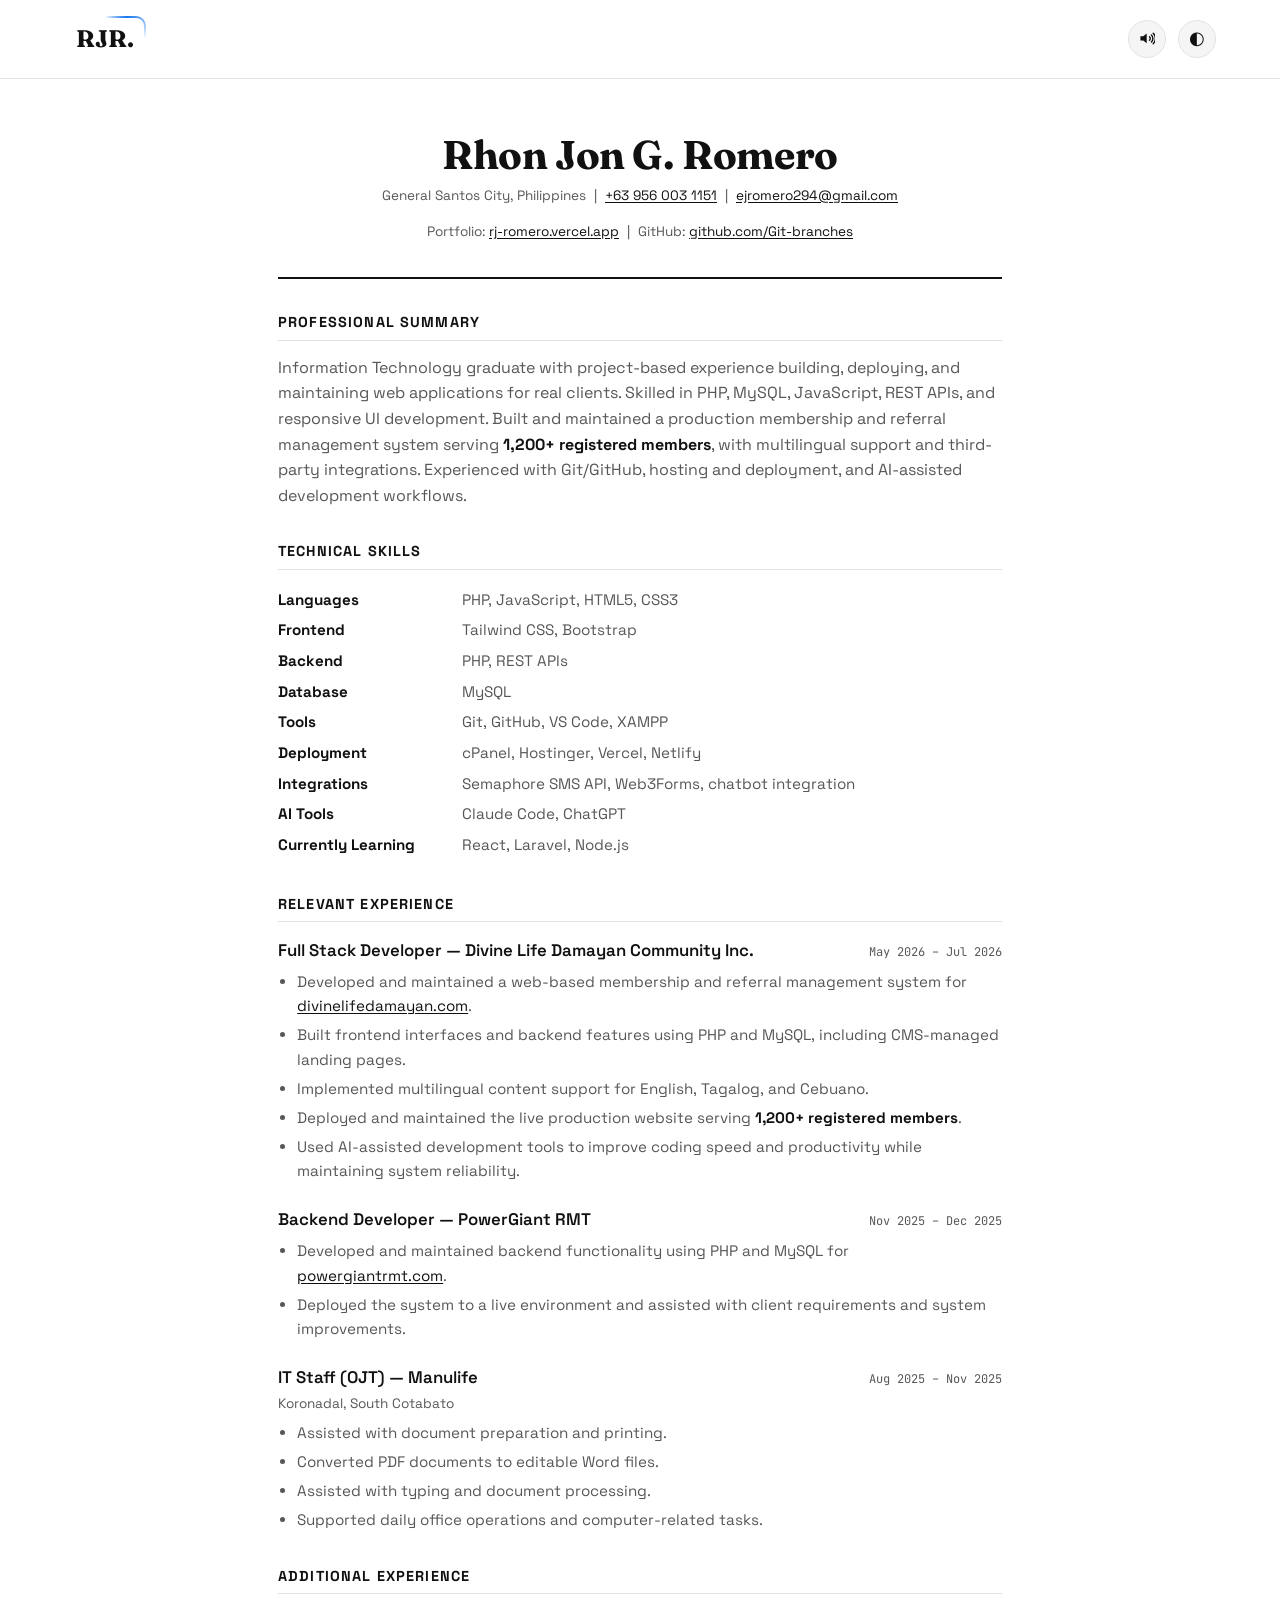
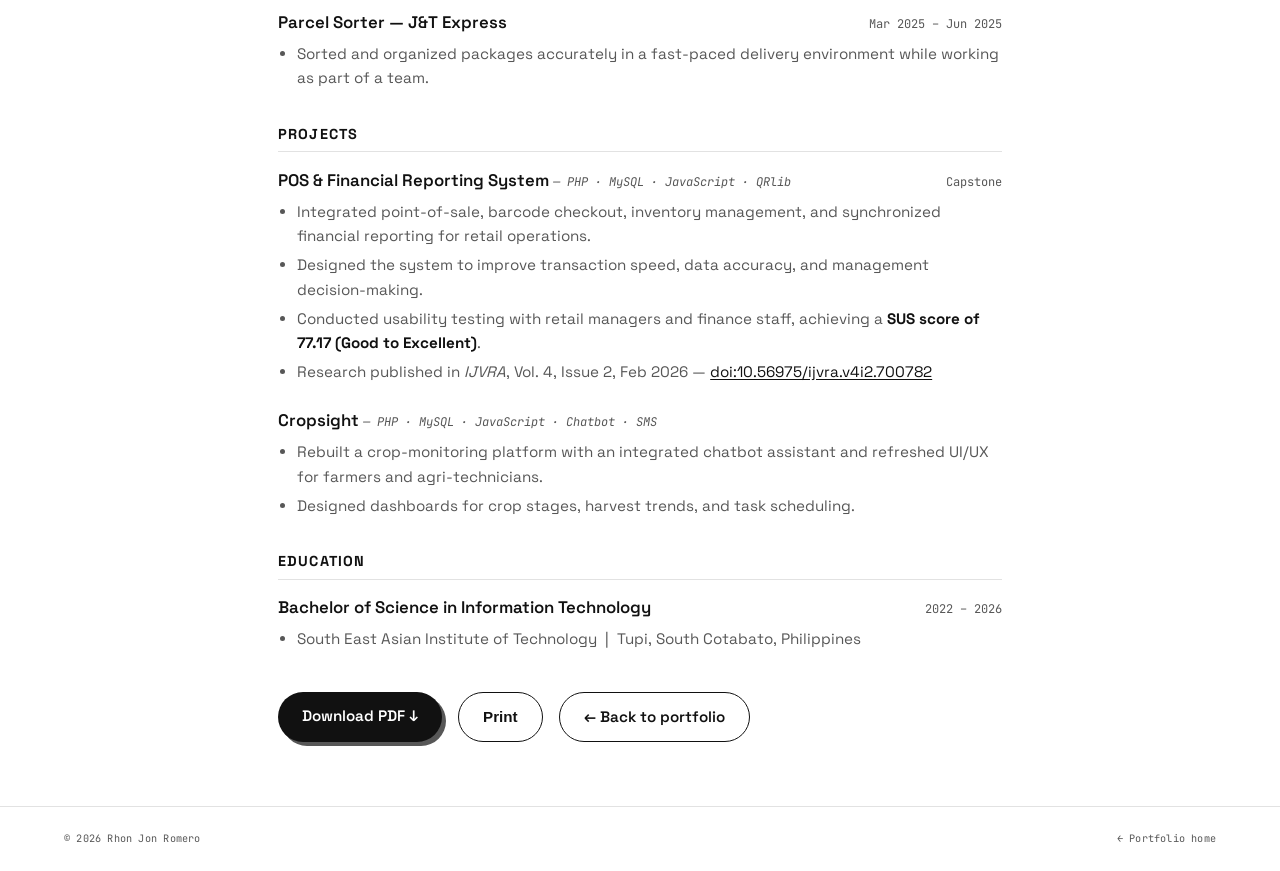
==== commit 10ebf27c: "Add IT Staff experience to resume; update styling for improved readability" ====
--- a/resume.html
+++ b/resume.html
@@ -99,6 +99,20 @@
       </ul>
     </div>
 
+    <div class="resume__item">
+      <div class="resume__item-head">
+        <span class="resume__item-title">IT Staff (OJT) — Manulife</span>
+        <span class="resume__item-date">Aug 2025 – Nov 2025</span>
+      </div>
+      <p class="resume__item-loc">Koronadal, South Cotabato</p>
+      <ul>
+        <li>Assisted with document preparation and printing.</li>
+        <li>Converted PDF documents to editable Word files.</li>
+        <li>Assisted with typing and document processing.</li>
+        <li>Supported daily office operations and computer-related tasks.</li>
+      </ul>
+    </div>
+
     <h2>Additional Experience</h2>
 
     <div class="resume__item">
--- a/css/style.css
+++ b/css/style.css
@@ -844,6 +844,8 @@
 }
 .resume__item-title { font-weight: 600; font-size: 1.05rem; }
 .resume__item-date { font-family: var(--font-mono); font-size: 0.75rem; color: var(--ink-soft); }
+/* .resume p sets a bottom margin, so this needs the extra specificity to win */
+.resume p.resume__item-loc { font-size: 0.85rem; color: var(--ink-soft); margin: 0.15rem 0 0; }
 .resume__item ul { margin: 0.4rem 0 0 1.2rem; color: var(--ink-soft); font-size: 0.95rem; }
 .resume__item ul li { margin-bottom: 0.3rem; }
 .resume__item a { color: var(--ink); text-decoration: underline; text-underline-offset: 2px; }
@@ -876,22 +878,23 @@
     --paper: #fff; --paper-2: #fff; --ink: #000; --ink-soft: #333;
     --line: #999; --accent: #b93a09; --accent-soft: #fff;
   }
-  body { background: #fff !important; background-image: none !important; line-height: 1.15; }
+  body { background: #fff !important; background-image: none !important; line-height: 1.1; }
   .nav, .footer, .to-top, .to-top-btn, .toast, .loader, .page-veil, .cursor-glow, .resume__actions, .progress-bar { display: none !important; }
   .reveal { opacity: 1 !important; transform: none !important; }
-  .resume { max-width: none; padding: 0.55cm 1.15cm; font-size: 0.86rem; }
+  .resume { max-width: none; padding: 0.45cm 1.05cm; font-size: 0.8rem; }
   .resume a { text-decoration: none; color: inherit; }
-  .resume h2 { margin: 0.55rem 0 0.3rem; font-size: 0.78rem; padding-bottom: 0.2rem; }
-  .resume p { margin-bottom: 0.35rem; }
-  .resume__item { margin-bottom: 0.4rem; break-inside: avoid; }
-  .resume__item ul { margin-top: 0.12rem; font-size: 0.82rem; }
-  .resume__item ul li { margin-bottom: 0.06rem; }
-  .resume__item-title { font-size: 0.92rem; }
-  .resume__skills { font-size: 0.82rem; }
-  .resume__skills li { padding: 0.06rem 0; grid-template-columns: 8.5rem 1fr; }
-  .resume__name { font-size: 1.55rem; }
-  .resume__meta { font-size: 0.76rem; margin-top: 0.15rem; }
-  .resume__head { padding-bottom: 0.4rem; margin-bottom: 0.5rem; }
+  .resume h2 { margin: 0.42rem 0 0.24rem; font-size: 0.73rem; padding-bottom: 0.16rem; }
+  .resume p { margin-bottom: 0.28rem; }
+  .resume__item { margin-bottom: 0.3rem; break-inside: avoid; }
+  .resume__item ul { margin-top: 0.1rem; font-size: 0.77rem; }
+  .resume__item ul li { margin-bottom: 0.04rem; }
+  .resume__item-title { font-size: 0.86rem; }
+  .resume p.resume__item-loc { font-size: 0.75rem; margin: 0.04rem 0 0; }
+  .resume__skills { font-size: 0.77rem; }
+  .resume__skills li { padding: 0.04rem 0; grid-template-columns: 8rem 1fr; }
+  .resume__name { font-size: 1.4rem; }
+  .resume__meta { font-size: 0.72rem; margin-top: 0.12rem; }
+  .resume__head { padding-bottom: 0.3rem; margin-bottom: 0.38rem; }
   /* margin: 0 suppresses the browser's own print header/footer
      (date, page title, file:// URL); page margins come from .resume padding */
   @page { margin: 0; }
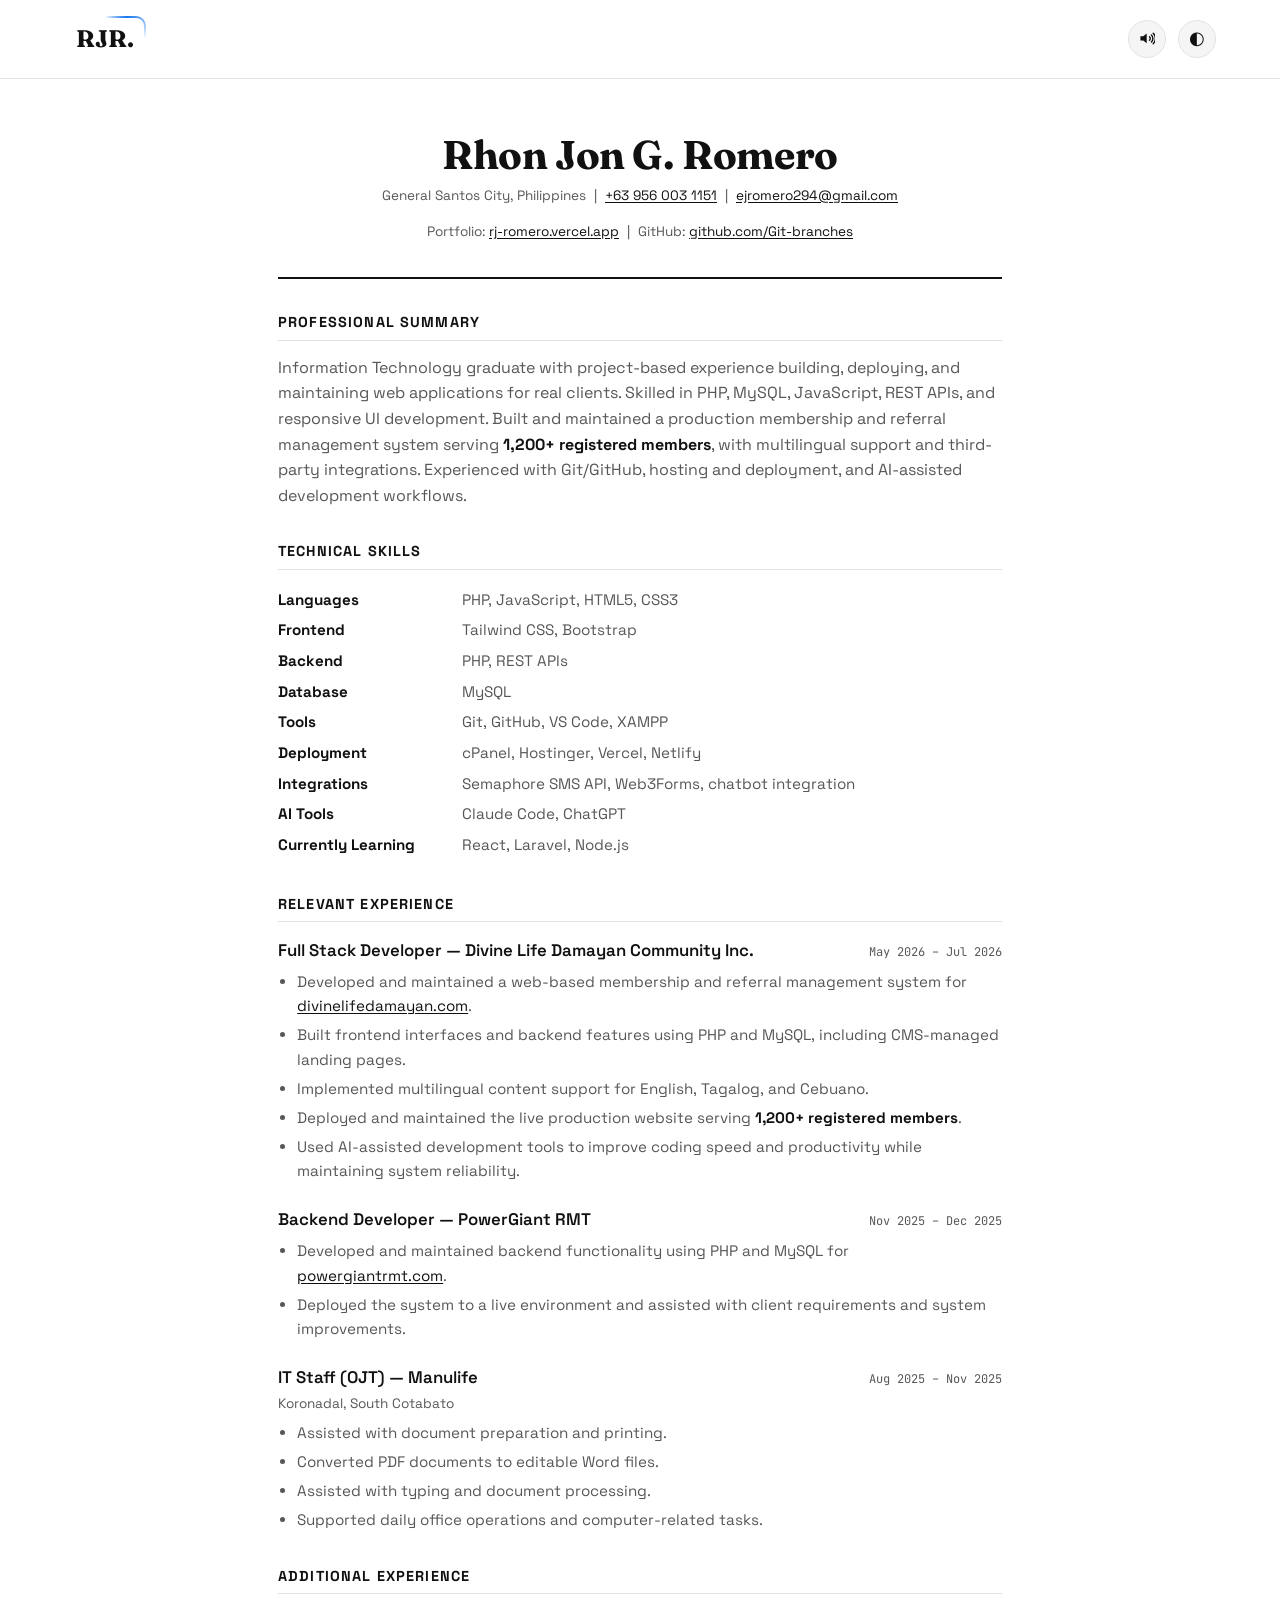
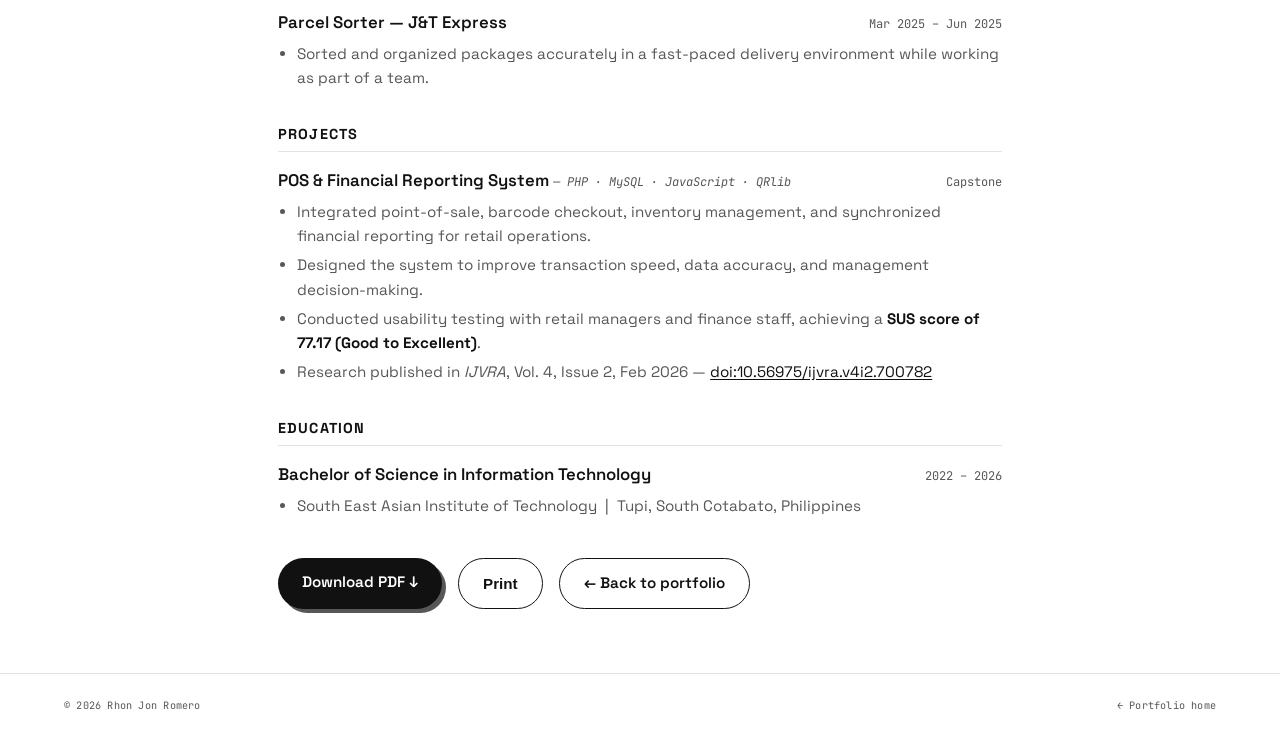
==== commit 3a2cf93b: "Update resume content and styling for improved readability; remove outdated project details" ====
--- a/resume.html
+++ b/resume.html
@@ -140,16 +140,6 @@
       </ul>
     </div>
 
-    <div class="resume__item">
-      <div class="resume__item-head">
-        <span class="resume__item-title">Cropsight <em class="resume__tech">— PHP · MySQL · JavaScript · Chatbot · SMS</em></span>
-      </div>
-      <ul>
-        <li>Rebuilt a crop-monitoring platform with an integrated chatbot assistant and refreshed UI/UX for farmers and agri-technicians.</li>
-        <li>Designed dashboards for crop stages, harvest trends, and task scheduling.</li>
-      </ul>
-    </div>
-
     <h2>Education</h2>
     <div class="resume__item">
       <div class="resume__item-head">
--- a/css/style.css
+++ b/css/style.css
@@ -878,23 +878,23 @@
     --paper: #fff; --paper-2: #fff; --ink: #000; --ink-soft: #333;
     --line: #999; --accent: #b93a09; --accent-soft: #fff;
   }
-  body { background: #fff !important; background-image: none !important; line-height: 1.1; }
+  body { background: #fff !important; background-image: none !important; line-height: 1.15; }
   .nav, .footer, .to-top, .to-top-btn, .toast, .loader, .page-veil, .cursor-glow, .resume__actions, .progress-bar { display: none !important; }
   .reveal { opacity: 1 !important; transform: none !important; }
-  .resume { max-width: none; padding: 0.45cm 1.05cm; font-size: 0.8rem; }
+  .resume { max-width: none; padding: 0.55cm 1.15cm; font-size: 0.86rem; }
   .resume a { text-decoration: none; color: inherit; }
-  .resume h2 { margin: 0.42rem 0 0.24rem; font-size: 0.73rem; padding-bottom: 0.16rem; }
-  .resume p { margin-bottom: 0.28rem; }
-  .resume__item { margin-bottom: 0.3rem; break-inside: avoid; }
-  .resume__item ul { margin-top: 0.1rem; font-size: 0.77rem; }
-  .resume__item ul li { margin-bottom: 0.04rem; }
-  .resume__item-title { font-size: 0.86rem; }
-  .resume p.resume__item-loc { font-size: 0.75rem; margin: 0.04rem 0 0; }
-  .resume__skills { font-size: 0.77rem; }
-  .resume__skills li { padding: 0.04rem 0; grid-template-columns: 8rem 1fr; }
-  .resume__name { font-size: 1.4rem; }
-  .resume__meta { font-size: 0.72rem; margin-top: 0.12rem; }
-  .resume__head { padding-bottom: 0.3rem; margin-bottom: 0.38rem; }
+  .resume h2 { margin: 0.55rem 0 0.3rem; font-size: 0.78rem; padding-bottom: 0.2rem; }
+  .resume p { margin-bottom: 0.35rem; }
+  .resume__item { margin-bottom: 0.4rem; break-inside: avoid; }
+  .resume__item ul { margin-top: 0.12rem; font-size: 0.82rem; }
+  .resume__item ul li { margin-bottom: 0.06rem; }
+  .resume__item-title { font-size: 0.92rem; }
+  .resume p.resume__item-loc { font-size: 0.8rem; margin: 0.05rem 0 0; }
+  .resume__skills { font-size: 0.82rem; }
+  .resume__skills li { padding: 0.06rem 0; grid-template-columns: 8.5rem 1fr; }
+  .resume__name { font-size: 1.55rem; }
+  .resume__meta { font-size: 0.76rem; margin-top: 0.15rem; }
+  .resume__head { padding-bottom: 0.4rem; margin-bottom: 0.5rem; }
   /* margin: 0 suppresses the browser's own print header/footer
      (date, page title, file:// URL); page margins come from .resume padding */
   @page { margin: 0; }
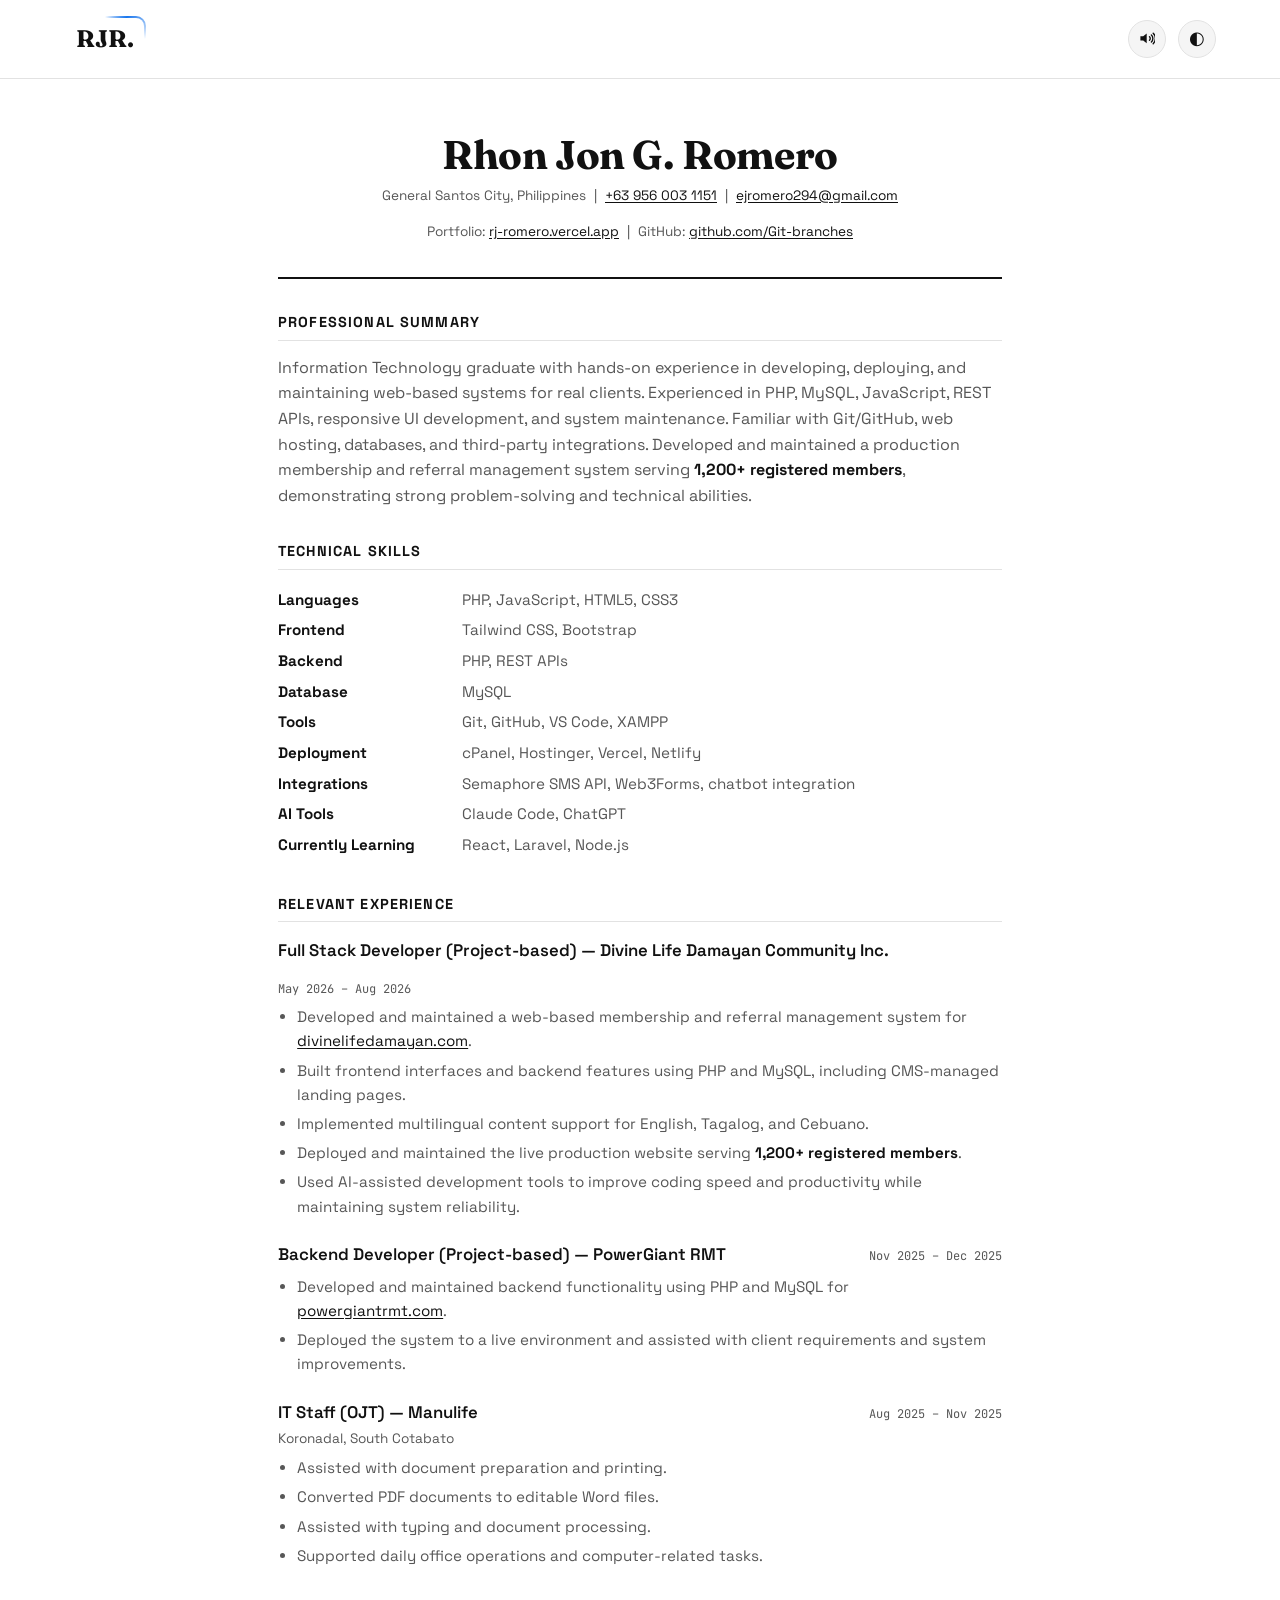
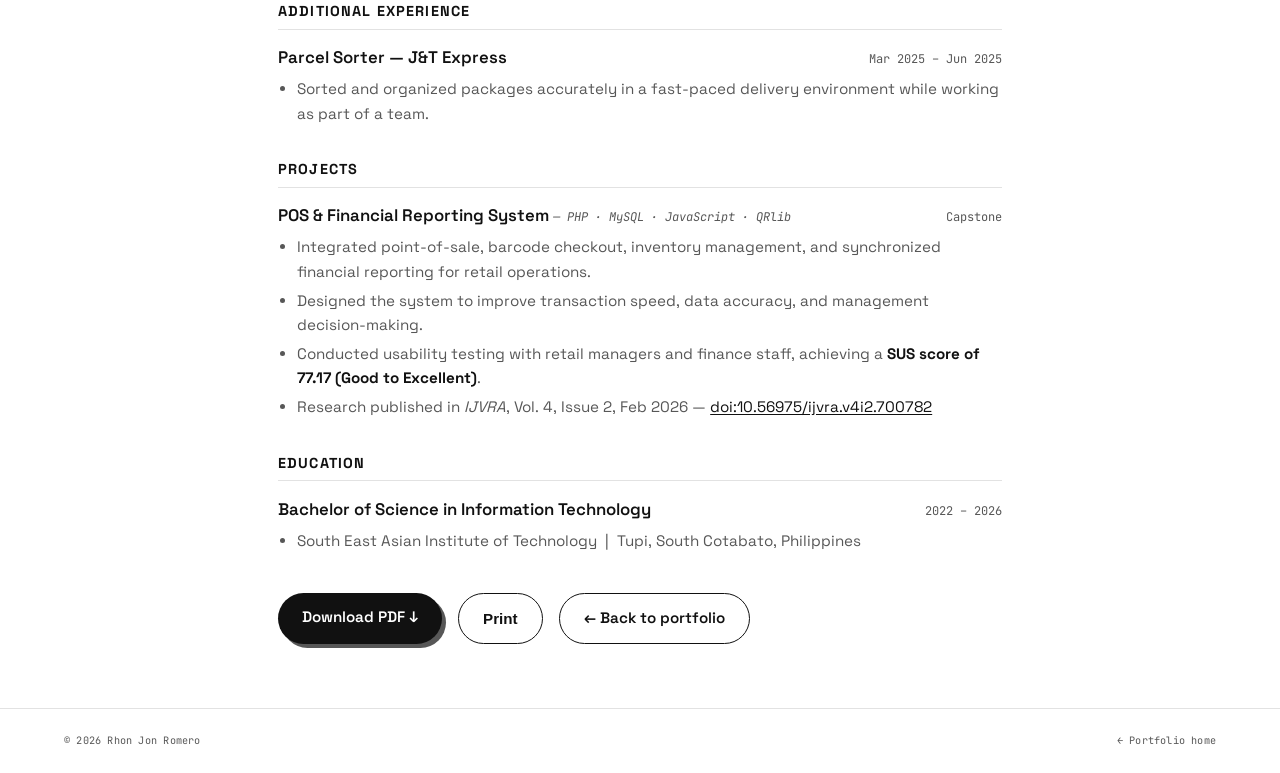
==== commit 19eabcc2: "Add homepage interactions and shared site behavior scripts - Implement loader functionality with a m" ====
--- a/resume.html
+++ b/resume.html
@@ -51,12 +51,12 @@
 
     <h2>Professional Summary</h2>
     <p>
-      Information Technology graduate with project-based experience building, deploying, and
-      maintaining web applications for real clients. Skilled in PHP, MySQL, JavaScript, REST APIs,
-      and responsive UI development. Built and maintained a production membership and referral
-      management system serving <strong>1,200+ registered members</strong>, with multilingual
-      support and third-party integrations. Experienced with Git/GitHub, hosting and deployment,
-      and AI-assisted development workflows.
+      Information Technology graduate with hands-on experience in developing, deploying, and
+      maintaining web-based systems for real clients. Experienced in PHP, MySQL, JavaScript,
+      REST APIs, responsive UI development, and system maintenance. Familiar with Git/GitHub, web
+      hosting, databases, and third-party integrations. Developed and maintained a production
+      membership and referral management system serving <strong>1,200+ registered members</strong>,
+      demonstrating strong problem-solving and technical abilities.
     </p>
 
     <h2>Technical Skills</h2>
@@ -76,8 +76,8 @@
 
     <div class="resume__item">
       <div class="resume__item-head">
-        <span class="resume__item-title">Full Stack Developer — Divine Life Damayan Community Inc.</span>
-        <span class="resume__item-date">May 2026 – Jul 2026</span>
+        <span class="resume__item-title">Full Stack Developer (Project-based) — Divine Life Damayan Community Inc.</span>
+        <span class="resume__item-date">May 2026 – Aug 2026</span>
       </div>
       <ul>
         <li>Developed and maintained a web-based membership and referral management system for <a href="https://divinelifedamayan.com" target="_blank" rel="noopener">divinelifedamayan.com</a>.</li>
@@ -90,7 +90,7 @@
 
     <div class="resume__item">
       <div class="resume__item-head">
-        <span class="resume__item-title">Backend Developer — PowerGiant RMT</span>
+        <span class="resume__item-title">Backend Developer (Project-based) — PowerGiant RMT</span>
         <span class="resume__item-date">Nov 2025 – Dec 2025</span>
       </div>
       <ul>
--- a/css/style.css
+++ b/css/style.css
@@ -878,26 +878,35 @@
     --paper: #fff; --paper-2: #fff; --ink: #000; --ink-soft: #333;
     --line: #999; --accent: #b93a09; --accent-soft: #fff;
   }
-  body { background: #fff !important; background-image: none !important; line-height: 1.15; }
+  body { background: #fff !important; background-image: none !important; line-height: 1.12; }
   .nav, .footer, .to-top, .to-top-btn, .toast, .loader, .page-veil, .cursor-glow, .resume__actions, .progress-bar { display: none !important; }
   .reveal { opacity: 1 !important; transform: none !important; }
-  .resume { max-width: none; padding: 0.55cm 1.15cm; font-size: 0.86rem; }
+  /* padding IS the page margin (@page margin is 0). Keep top/bottom at or above
+     ~0.75cm — most printers cannot print inside roughly 0.2in of the paper edge.
+     Every size below is in em, so the font-size here scales the whole sheet:
+     it is the one knob to turn when the resume has to be refitted to a page.
+     Measured on A4: 0.98rem spills onto a second page, so 0.96 is the largest
+     that fits, kept a notch under the boundary for browser-to-browser drift. */
+  .resume { max-width: none; padding: 0.75cm 1.15cm; font-size: 0.96rem; }
   .resume a { text-decoration: none; color: inherit; }
-  .resume h2 { margin: 0.55rem 0 0.3rem; font-size: 0.78rem; padding-bottom: 0.2rem; }
-  .resume p { margin-bottom: 0.35rem; }
-  .resume__item { margin-bottom: 0.4rem; break-inside: avoid; }
-  .resume__item ul { margin-top: 0.12rem; font-size: 0.82rem; }
-  .resume__item ul li { margin-bottom: 0.06rem; }
-  .resume__item-title { font-size: 0.92rem; }
-  .resume p.resume__item-loc { font-size: 0.8rem; margin: 0.05rem 0 0; }
-  .resume__skills { font-size: 0.82rem; }
-  .resume__skills li { padding: 0.06rem 0; grid-template-columns: 8.5rem 1fr; }
-  .resume__name { font-size: 1.55rem; }
-  .resume__meta { font-size: 0.76rem; margin-top: 0.15rem; }
-  .resume__head { padding-bottom: 0.4rem; margin-bottom: 0.5rem; }
-  /* margin: 0 suppresses the browser's own print header/footer
-     (date, page title, file:// URL); page margins come from .resume padding */
-  @page { margin: 0; }
+  .resume h2 { margin: 0.4em 0 0.22em; font-size: 0.96em; padding-bottom: 0.15em; }
+  .resume p { margin-bottom: 0.26em; }
+  .resume__item { margin-bottom: 0.28em; break-inside: avoid; }
+  .resume__item ul { margin-top: 0.08em; font-size: 0.95em; }
+  .resume__item ul li { margin-bottom: 0.03em; }
+  .resume__item-title { font-size: 1.06em; }
+  .resume p.resume__item-loc { font-size: 0.89em; margin: 0.03em 0 0; }
+  .resume__item-date { font-size: 0.85em; }
+  .resume__tech { font-size: 0.85em; }
+  .resume__skills { font-size: 0.95em; }
+  .resume__skills li { padding: 0.03em 0; grid-template-columns: 9.4em 1fr; }
+  .resume__name { font-size: 1.74em; }
+  .resume__meta { font-size: 0.87em; margin-top: 0.12em; }
+  .resume__head { padding-bottom: 0.3em; margin-bottom: 0.38em; }
+  /* A4 is what the printer here is loaded with. margin: 0 suppresses the
+     browser's own print header/footer (date, page title, file:// URL);
+     the page margins come from .resume padding instead */
+  @page { size: A4; margin: 0; }
 }
 
 /* ---------- footer ---------- */
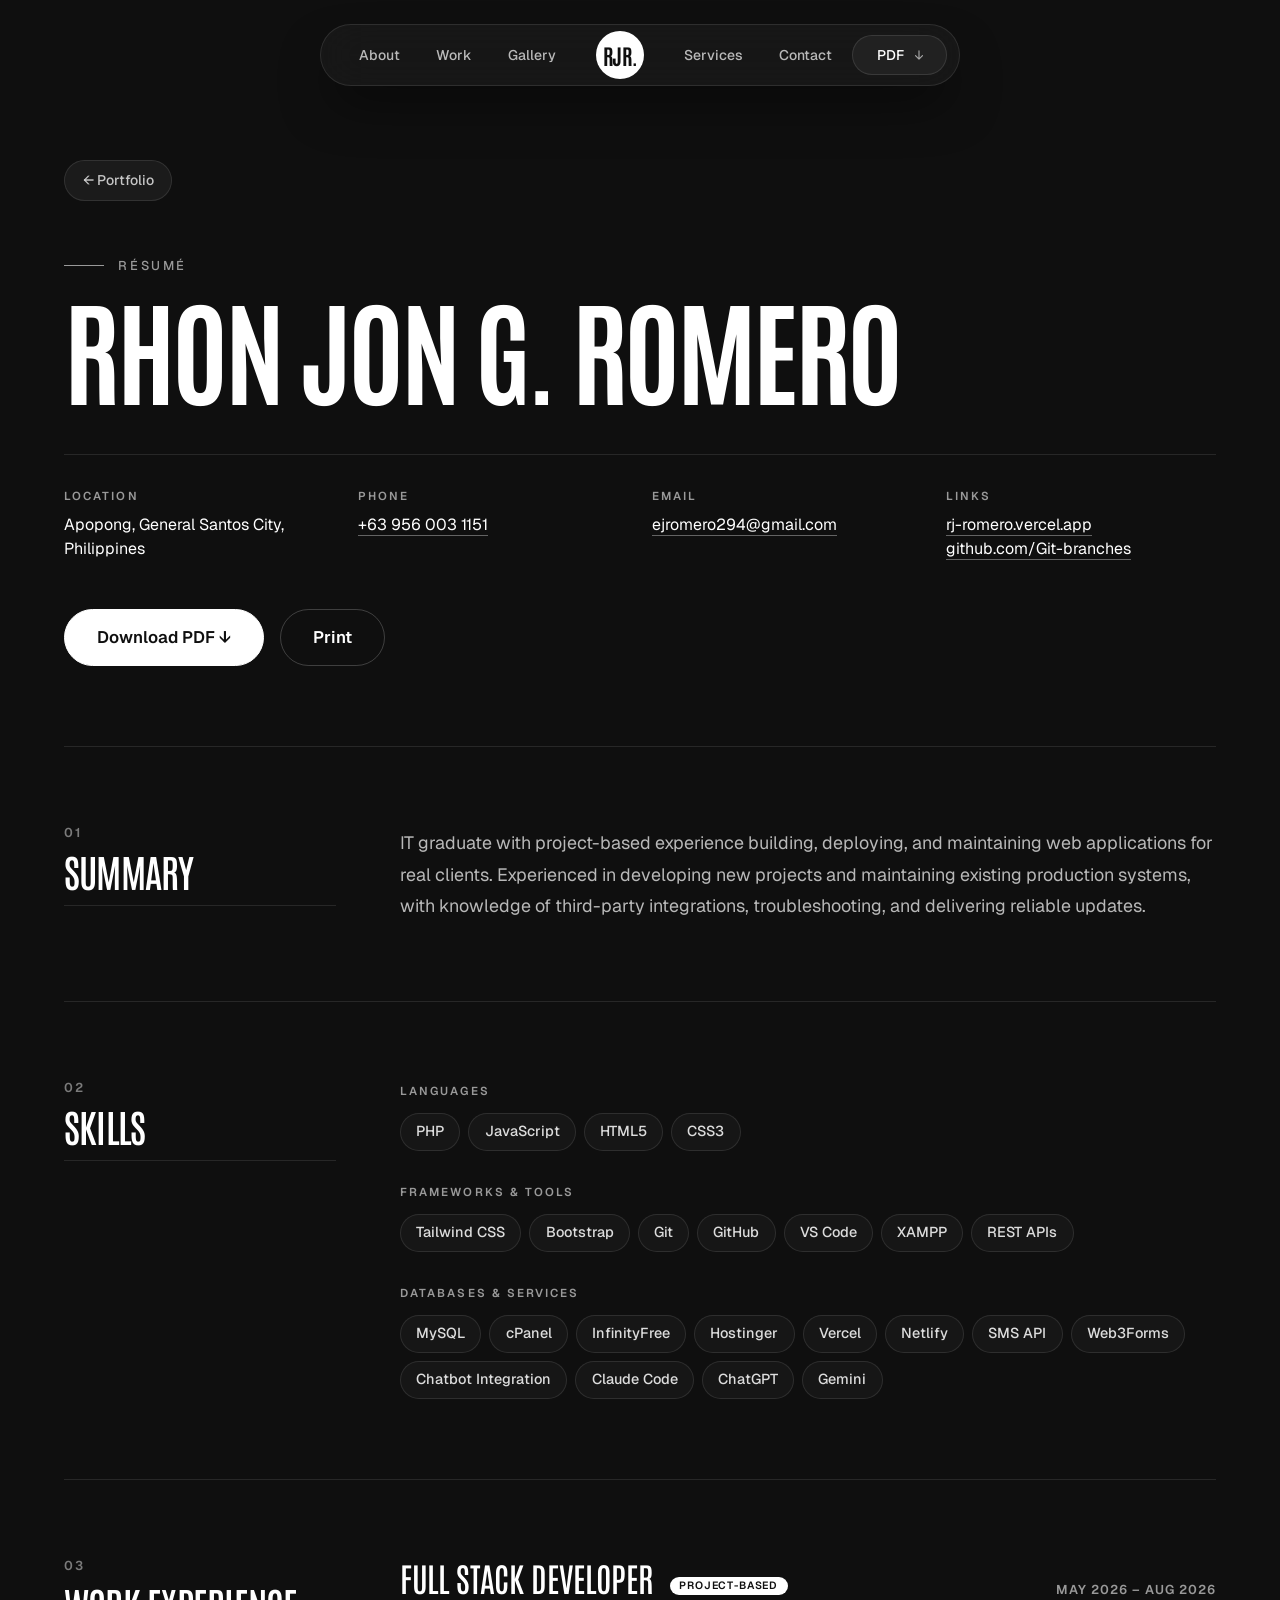
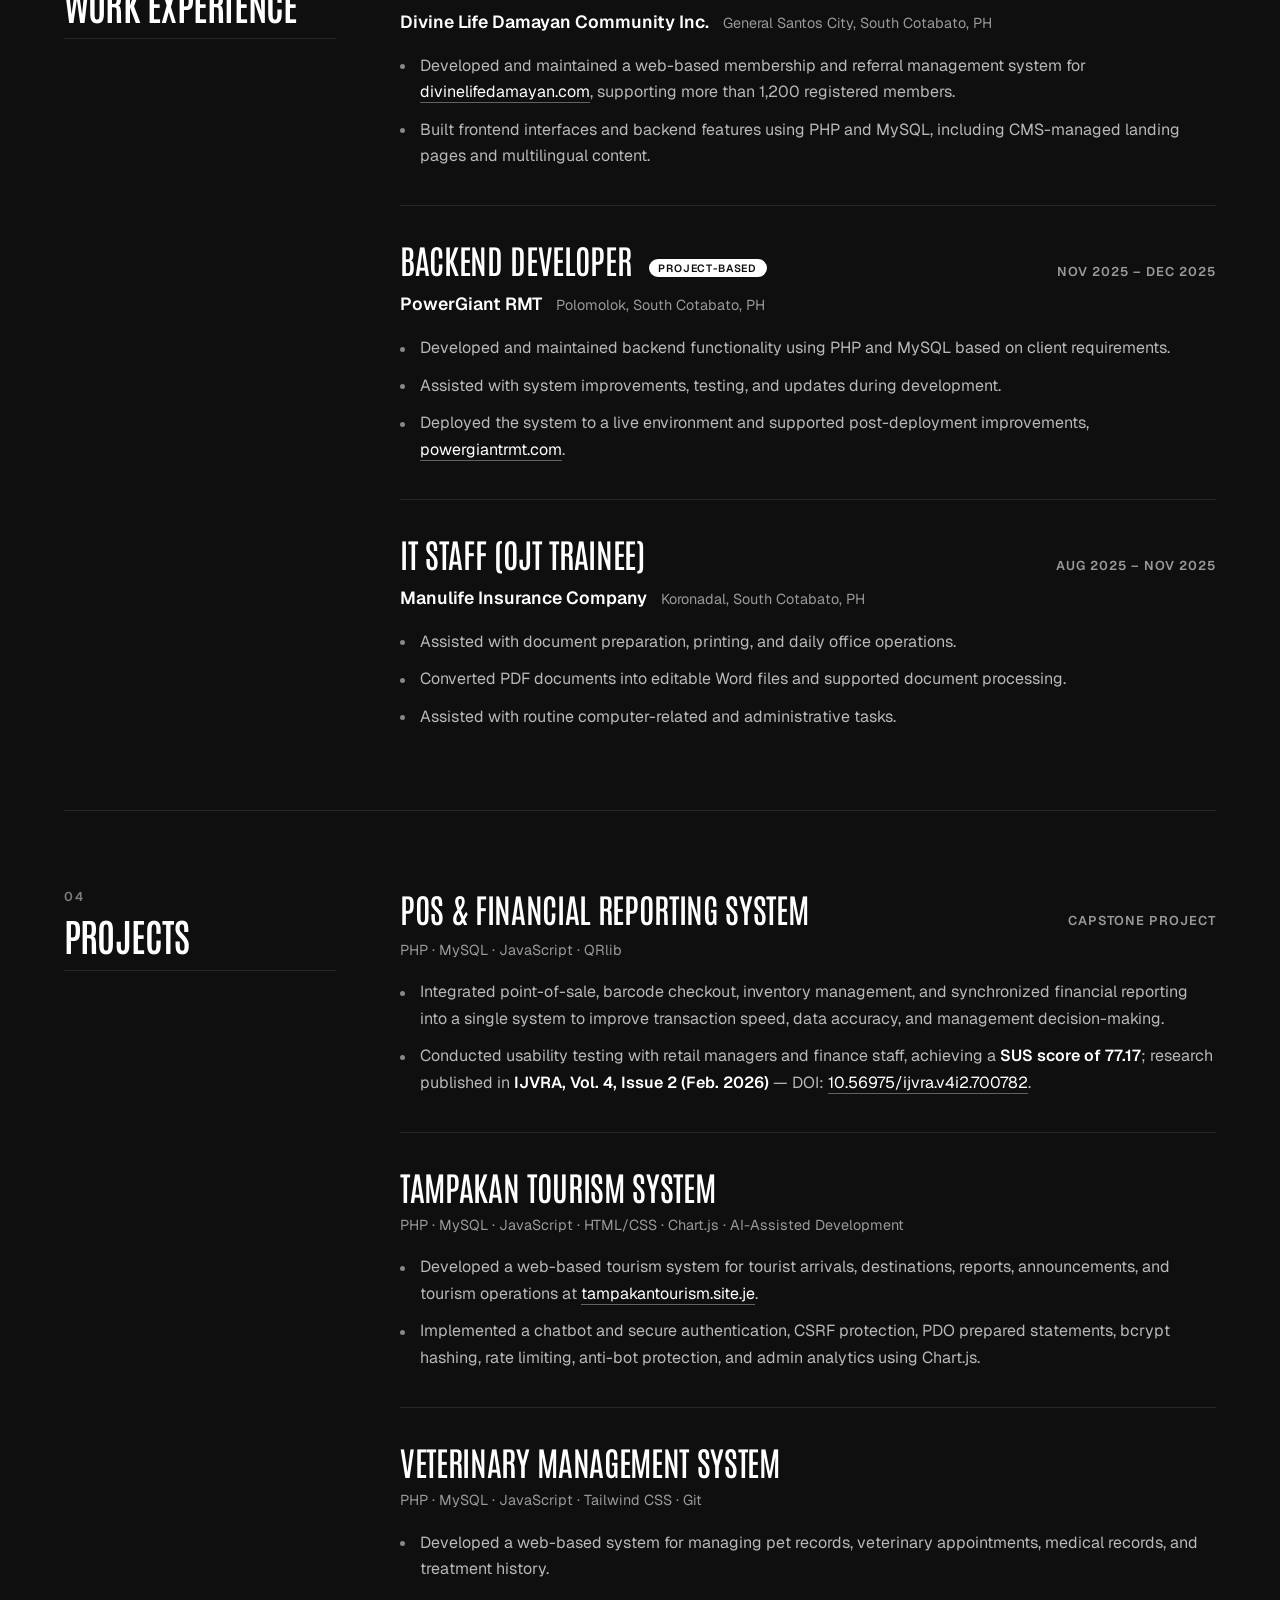
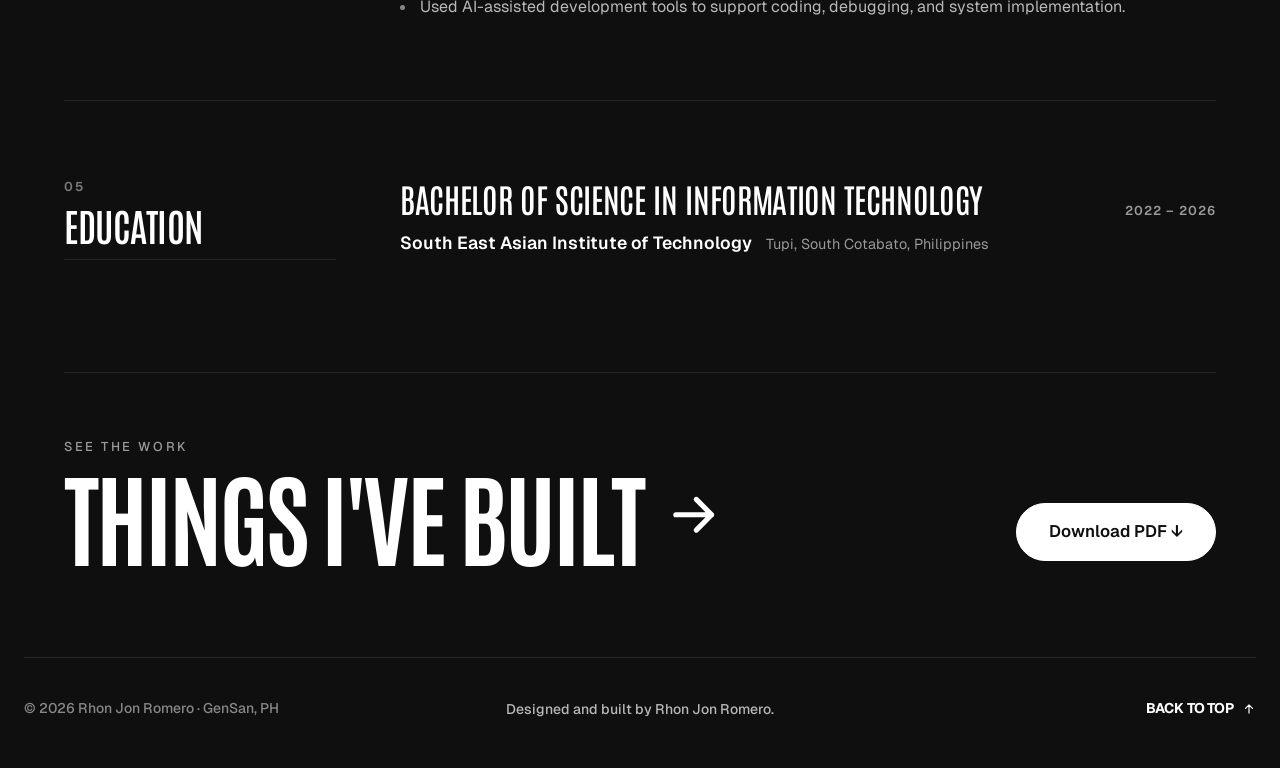
==== commit 502a4e5b: "Add about-portrait image to assets" ====
--- a/resume.html
+++ b/resume.html
@@ -3,177 +3,226 @@
 <head>
   <meta charset="UTF-8" />
   <meta name="viewport" content="width=device-width, initial-scale=1.0" />
-  <title>Résumé — Rhon Jon Romero · Full-Stack Web Developer</title>
-  <meta name="description" content="Résumé of Rhon Jon Romero, full-stack web developer (PHP + MySQL) from General Santos City, Philippines." />
+  <title>Résumé — Rhon Jon G. Romero</title>
+  <meta name="description" content="Résumé of Rhon Jon G. Romero, IT graduate and web developer (PHP + MySQL) from General Santos City, Philippines." />
   <meta name="robots" content="noindex" />
+  <meta name="theme-color" content="#0f0f0f" />
 
   <link rel="preconnect" href="https://fonts.googleapis.com" />
   <link rel="preconnect" href="https://fonts.gstatic.com" crossorigin />
-  <link href="https://fonts.googleapis.com/css2?family=Fraunces:opsz,wght@9..144,400;9..144,600;9..144,700&family=Space+Grotesk:wght@400;500;600&family=JetBrains+Mono:wght@400;500&display=swap" rel="stylesheet" />
-
-  <link rel="stylesheet" href="css/style.css" />
+  <link href="https://fonts.googleapis.com/css2?family=Antonio:wght@400;500;600;700&family=Geist:wght@400;500;600;700&family=VT323&display=swap" rel="stylesheet" />
+
+  <!-- ?v= matches the cache version in sw.js; bump both together -->
+  <link rel="stylesheet" href="css/home.css?v=79" />
   <link rel="icon" href="assets/icon-192.png" type="image/png" />
   <link rel="apple-touch-icon" href="assets/icon-192.png" />
   <link rel="manifest" href="manifest.webmanifest" />
   <script>
-    // apply saved theme before paint
-    const saved = localStorage.getItem("theme");
-    if (saved) document.documentElement.setAttribute("data-theme", saved);
-    else if (matchMedia("(prefers-color-scheme: dark)").matches) document.documentElement.setAttribute("data-theme", "dark");
+    document.documentElement.classList.add("js"); // scroll-reveal start states only apply when JS runs
   </script>
 </head>
-<body>
+<body id="top" class="rs-page">
   <a class="skip-link" href="#main">Skip to content</a>
+
   <header class="nav">
-    <a class="nav__logo" href="./">RJR<span class="accent">.</span></a>
-    <div class="nav__actions">
-      <button class="theme-toggle" id="soundToggle" aria-label="Toggle sound effects" title="Sound effects">
-        <span class="theme-toggle__icon" id="soundIcon"><svg class="vol-icon" viewBox="0 0 24 24" fill="none" stroke="currentColor" stroke-width="2" stroke-linecap="round" stroke-linejoin="round" aria-hidden="true"><path d="M11 5 6 9H2v6h4l5 4V5z" fill="currentColor" stroke="none"/><path d="M15 9.5a3.5 3.5 0 0 1 0 5"/><path d="M17.7 7a7 7 0 0 1 0 10"/><path d="M20.3 4.5a10.5 10.5 0 0 1 0 15"/></svg></span>
-      </button>
-      <button class="theme-toggle" id="themeToggle" aria-label="Toggle dark mode">
-        <span class="theme-toggle__icon">◐</span>
+    <div class="nav__pill">
+      <nav class="nav__side nav__side--left" aria-label="Primary">
+        <a class="roll" href="./#about"><span data-t="About">About</span></a>
+        <a class="roll" href="./#work"><span data-t="Work">Work</span></a>
+        <a class="roll" href="./#lab"><span data-t="Gallery">Gallery</span></a>
+      </nav>
+      <a class="nav__logo" href="./" aria-label="Portfolio home">RJR<span>.</span></a>
+      <nav class="nav__side nav__side--right" aria-label="Secondary">
+        <a class="roll" href="./#services"><span data-t="Services">Services</span></a>
+        <a class="roll" href="./#contact"><span data-t="Contact">Contact</span></a>
+        <a class="nav__cta" href="assets/Rhon-Jon-Romero-Resume.pdf" download="Rhon-Jon-Romero-Resume.pdf">
+          <span class="nav__cta-a">PDF <svg viewBox="0 0 24 24" aria-hidden="true"><path d="M12 5v14M6 13l6 6 6-6"/></svg></span>
+          <span class="nav__cta-b" aria-hidden="true">PDF <svg viewBox="0 0 24 24"><path d="M12 5v14M6 13l6 6 6-6"/></svg></span>
+        </a>
+      </nav>
+      <button class="nav__burger" id="navBurger" type="button" aria-label="Open menu" aria-expanded="false" aria-controls="mobileMenu">
+        <span></span><span></span>
       </button>
     </div>
   </header>
 
-  <main class="resume" id="main">
-    <div class="resume__head">
-      <h1 class="resume__name">Rhon Jon G. Romero</h1>
-      <p class="resume__meta">
-        General Santos City, Philippines &nbsp;|&nbsp; <a href="tel:+639560031151">+63 956 003 1151</a> &nbsp;|&nbsp;
-        <a href="mailto:ejromero294@gmail.com">ejromero294@gmail.com</a>
-      </p>
-      <p class="resume__meta">
-        Portfolio: <a href="https://rj-romero.vercel.app" target="_blank" rel="noopener">rj-romero.vercel.app</a> &nbsp;|&nbsp;
-        GitHub: <a href="https://github.com/Git-branches" target="_blank" rel="noopener">github.com/Git-branches</a>
-      </p>
+  <div class="menu" id="mobileMenu" hidden>
+    <a href="./#about">About</a>
+    <a href="./#work">Work</a>
+    <a href="./#lab">Gallery</a>
+    <a href="./#services">Services</a>
+    <a href="./#contact">Contact</a>
+    <a href="assets/Rhon-Jon-Romero-Resume.pdf" download="Rhon-Jon-Romero-Resume.pdf">Download PDF ↓</a>
+  </div>
+
+  <main id="main" class="cs rs">
+    <header class="rs-head">
+      <a class="cs-back rv rv-fade" href="./">← Portfolio</a>
+      <p class="eyebrow rv rv-eyebrow">Résumé</p>
+      <h1 class="cs-title rs-name rv" data-words>Rhon Jon G. Romero</h1>
+
+      <dl class="cs-meta rs-contact">
+        <div class="rv rv-rise"><dt>Location</dt><dd>Apopong, General Santos City, Philippines</dd></div>
+        <div class="rv rv-rise"><dt>Phone</dt><dd><a href="tel:+639560031151">+63 956 003 1151</a></dd></div>
+        <div class="rv rv-rise"><dt>Email</dt><dd><a href="mailto:ejromero294@gmail.com">ejromero294@gmail.com</a></dd></div>
+        <div class="rv rv-rise"><dt>Links</dt><dd><span class="rs-print-label">Portfolio: </span><a href="https://rj-romero.vercel.app" target="_blank" rel="noopener">rj-romero.vercel.app</a><span class="rs-sep"><br /></span><span class="rs-print-label">GitHub: </span><a href="https://github.com/Git-branches" target="_blank" rel="noopener">github.com/Git-branches</a></dd></div>
+      </dl>
+
+      <div class="rs-actions rv rv-rise" style="--d: 0.3s">
+        <a class="pill pill--solid" href="assets/Rhon-Jon-Romero-Resume.pdf" download="Rhon-Jon-Romero-Resume.pdf">Download PDF ↓</a>
+        <button class="pill" type="button" onclick="window.print()">Print</button>
+      </div>
+    </header>
+
+    <section class="cs-sec">
+      <h2 class="cs-sec__label rv rv-line"><span class="cs-sec__num">01</span>Summary</h2>
+      <div class="cs-sec__body">
+        <p class="rv rv-rise">
+          IT graduate with project-based experience building, deploying, and maintaining web
+          applications for real clients. Experienced in developing new projects and maintaining
+          existing production systems, with knowledge of third-party integrations, troubleshooting,
+          and delivering reliable updates.
+        </p>
+      </div>
+    </section>
+
+    <section class="cs-sec">
+      <h2 class="cs-sec__label rv rv-line"><span class="cs-sec__num">02</span>Skills</h2>
+      <div class="cs-sec__body">
+        <dl class="rs-skills">
+          <div class="rv rv-rise">
+            <dt>Languages</dt>
+            <dd><span>PHP</span><span>JavaScript</span><span>HTML5</span><span>CSS3</span></dd>
+          </div>
+          <div class="rv rv-rise">
+            <dt>Frameworks &amp; Tools</dt>
+            <dd><span>Tailwind CSS</span><span>Bootstrap</span><span>Git</span><span>GitHub</span><span>VS Code</span><span>XAMPP</span><span>REST APIs</span></dd>
+          </div>
+          <div class="rv rv-rise">
+            <dt>Databases &amp; Services</dt>
+            <dd><span>MySQL</span><span>cPanel</span><span>InfinityFree</span><span>Hostinger</span><span>Vercel</span><span>Netlify</span><span>SMS API</span><span>Web3Forms</span><span>Chatbot Integration</span><span>Claude Code</span><span>ChatGPT</span><span>Gemini</span></dd>
+          </div>
+        </dl>
+      </div>
+    </section>
+
+    <section class="cs-sec">
+      <h2 class="cs-sec__label rv rv-line"><span class="cs-sec__num">03</span>Work Experience</h2>
+      <div class="cs-sec__body">
+        <article class="rs-item rv rv-rise">
+          <header class="rs-item__head">
+            <h3 class="rs-item__role">Full Stack Developer <span class="rs-badge">Project-Based</span></h3>
+            <p class="rs-item__date">May 2026 – Aug 2026</p>
+          </header>
+          <p class="rs-item__org"><strong>Divine Life Damayan Community Inc.</strong><span>General Santos City, South Cotabato, PH</span></p>
+          <ul class="rs-list">
+            <li>Developed and maintained a web-based membership and referral management system for <a href="https://divinelifedamayan.com" target="_blank" rel="noopener">divinelifedamayan.com</a>, supporting more than 1,200 registered members.</li>
+            <li>Built frontend interfaces and backend features using PHP and MySQL, including CMS-managed landing pages and multilingual content.</li>
+          </ul>
+        </article>
+
+        <article class="rs-item rv rv-rise">
+          <header class="rs-item__head">
+            <h3 class="rs-item__role">Backend Developer <span class="rs-badge">Project-Based</span></h3>
+            <p class="rs-item__date">Nov 2025 – Dec 2025</p>
+          </header>
+          <p class="rs-item__org"><strong>PowerGiant RMT</strong><span>Polomolok, South Cotabato, PH</span></p>
+          <ul class="rs-list">
+            <li>Developed and maintained backend functionality using PHP and MySQL based on client requirements.</li>
+            <li>Assisted with system improvements, testing, and updates during development.</li>
+            <li>Deployed the system to a live environment and supported post-deployment improvements, <a href="https://powergiantrmt.com" target="_blank" rel="noopener">powergiantrmt.com</a>.</li>
+          </ul>
+        </article>
+
+        <article class="rs-item rv rv-rise">
+          <header class="rs-item__head">
+            <h3 class="rs-item__role">IT Staff (OJT Trainee)</h3>
+            <p class="rs-item__date">Aug 2025 – Nov 2025</p>
+          </header>
+          <p class="rs-item__org"><strong>Manulife Insurance Company</strong><span>Koronadal, South Cotabato, PH</span></p>
+          <ul class="rs-list">
+            <li>Assisted with document preparation, printing, and daily office operations.</li>
+            <li>Converted PDF documents into editable Word files and supported document processing.</li>
+            <li>Assisted with routine computer-related and administrative tasks.</li>
+          </ul>
+        </article>
+      </div>
+    </section>
+
+    <section class="cs-sec">
+      <h2 class="cs-sec__label rv rv-line"><span class="cs-sec__num">04</span>Projects</h2>
+      <div class="cs-sec__body">
+        <article class="rs-item rv rv-rise">
+          <header class="rs-item__head">
+            <h3 class="rs-item__role">POS &amp; Financial Reporting System</h3>
+            <p class="rs-item__date">Capstone Project</p>
+          </header>
+          <p class="rs-item__tech">PHP · MySQL · JavaScript · QRlib</p>
+          <ul class="rs-list">
+            <li>Integrated point-of-sale, barcode checkout, inventory management, and synchronized financial reporting into a single system to improve transaction speed, data accuracy, and management decision-making.</li>
+            <li>Conducted usability testing with retail managers and finance staff, achieving a <strong>SUS score of 77.17</strong>; research published in <strong>IJVRA, Vol. 4, Issue 2 (Feb. 2026)</strong> — DOI: <a href="https://doi.org/10.56975/ijvra.v4i2.700782" target="_blank" rel="noopener">10.56975/ijvra.v4i2.700782</a>.</li>
+          </ul>
+        </article>
+
+        <article class="rs-item rv rv-rise">
+          <header class="rs-item__head">
+            <h3 class="rs-item__role">Tampakan Tourism System</h3>
+          </header>
+          <p class="rs-item__tech">PHP · MySQL · JavaScript · HTML/CSS · Chart.js · AI-Assisted Development</p>
+          <ul class="rs-list">
+            <li>Developed a web-based tourism system for tourist arrivals, destinations, reports, announcements, and tourism operations at <a href="https://tampakantourism.site.je/" target="_blank" rel="noopener">tampakantourism.site.je</a>.</li>
+            <li>Implemented a chatbot and secure authentication, CSRF protection, PDO prepared statements, bcrypt hashing, rate limiting, anti-bot protection, and admin analytics using Chart.js.</li>
+          </ul>
+        </article>
+
+        <article class="rs-item rv rv-rise">
+          <header class="rs-item__head">
+            <h3 class="rs-item__role">Veterinary Management System</h3>
+          </header>
+          <p class="rs-item__tech">PHP · MySQL · JavaScript · Tailwind CSS · Git</p>
+          <ul class="rs-list">
+            <li>Developed a web-based system for managing pet records, veterinary appointments, medical records, and treatment history.</li>
+            <li>Used AI-assisted development tools to support coding, debugging, and system implementation.</li>
+          </ul>
+        </article>
+      </div>
+    </section>
+
+    <section class="cs-sec">
+      <h2 class="cs-sec__label rv rv-line"><span class="cs-sec__num">05</span>Education</h2>
+      <div class="cs-sec__body">
+        <article class="rs-item rv rv-rise">
+          <header class="rs-item__head">
+            <h3 class="rs-item__role">Bachelor of Science in Information Technology</h3>
+            <p class="rs-item__date">2022 – 2026</p>
+          </header>
+          <p class="rs-item__org"><strong>South East Asian Institute of Technology</strong><span>Tupi, South Cotabato, Philippines</span></p>
+        </article>
+      </div>
+    </section>
+
+    <nav class="cs-next" aria-label="Back to the portfolio">
+      <a class="cs-next__link rv rv-rise" href="./#work">
+        <span class="eyebrow">See the work</span>
+        <span class="cs-next__title">Things I've built <svg viewBox="0 0 24 24" aria-hidden="true"><path d="M5 12h14M13 6l6 6-6 6"/></svg></span>
+      </a>
+      <a class="pill pill--solid rv rv-rise" href="assets/Rhon-Jon-Romero-Resume.pdf" download="Rhon-Jon-Romero-Resume.pdf">Download PDF ↓</a>
+    </nav>
+  </main>
+
+  <footer class="footer footer--dark">
+    <div class="footer__rule"></div>
+    <div class="footer__row">
+      <p class="footer__copy">© <span id="year"></span> Rhon Jon Romero · GenSan, PH</p>
+      <p class="footer__note">Designed and built by Rhon Jon Romero.</p>
+      <a class="footer__top" href="#top">Back to top <svg viewBox="0 0 24 24" aria-hidden="true"><path d="M12 19V5M6 11l6-6 6 6"/></svg></a>
     </div>
-
-    <h2>Professional Summary</h2>
-    <p>
-      Information Technology graduate with hands-on experience in developing, deploying, and
-      maintaining web-based systems for real clients. Experienced in PHP, MySQL, JavaScript,
-      REST APIs, responsive UI development, and system maintenance. Familiar with Git/GitHub, web
-      hosting, databases, and third-party integrations. Developed and maintained a production
-      membership and referral management system serving <strong>1,200+ registered members</strong>,
-      demonstrating strong problem-solving and technical abilities.
-    </p>
-
-    <h2>Technical Skills</h2>
-    <ul class="resume__skills">
-      <li><strong>Languages</strong> <span>PHP, JavaScript, HTML5, CSS3</span></li>
-      <li><strong>Frontend</strong> <span>Tailwind CSS, Bootstrap</span></li>
-      <li><strong>Backend</strong> <span>PHP, REST APIs</span></li>
-      <li><strong>Database</strong> <span>MySQL</span></li>
-      <li><strong>Tools</strong> <span>Git, GitHub, VS Code, XAMPP</span></li>
-      <li><strong>Deployment</strong> <span>cPanel, Hostinger, Vercel, Netlify</span></li>
-      <li><strong>Integrations</strong> <span>Semaphore SMS API, Web3Forms, chatbot integration</span></li>
-      <li><strong>AI Tools</strong> <span>Claude Code, ChatGPT</span></li>
-      <li><strong>Currently Learning</strong> <span>React, Laravel, Node.js</span></li>
-    </ul>
-
-    <h2>Relevant Experience</h2>
-
-    <div class="resume__item">
-      <div class="resume__item-head">
-        <span class="resume__item-title">Full Stack Developer (Project-based) — Divine Life Damayan Community Inc.</span>
-        <span class="resume__item-date">May 2026 – Aug 2026</span>
-      </div>
-      <ul>
-        <li>Developed and maintained a web-based membership and referral management system for <a href="https://divinelifedamayan.com" target="_blank" rel="noopener">divinelifedamayan.com</a>.</li>
-        <li>Built frontend interfaces and backend features using PHP and MySQL, including CMS-managed landing pages.</li>
-        <li>Implemented multilingual content support for English, Tagalog, and Cebuano.</li>
-        <li>Deployed and maintained the live production website serving <strong>1,200+ registered members</strong>.</li>
-        <li>Used AI-assisted development tools to improve coding speed and productivity while maintaining system reliability.</li>
-      </ul>
-    </div>
-
-    <div class="resume__item">
-      <div class="resume__item-head">
-        <span class="resume__item-title">Backend Developer (Project-based) — PowerGiant RMT</span>
-        <span class="resume__item-date">Nov 2025 – Dec 2025</span>
-      </div>
-      <ul>
-        <li>Developed and maintained backend functionality using PHP and MySQL for <a href="https://powergiantrmt.com" target="_blank" rel="noopener">powergiantrmt.com</a>.</li>
-        <li>Deployed the system to a live environment and assisted with client requirements and system improvements.</li>
-      </ul>
-    </div>
-
-    <div class="resume__item">
-      <div class="resume__item-head">
-        <span class="resume__item-title">IT Staff (OJT) — Manulife</span>
-        <span class="resume__item-date">Aug 2025 – Nov 2025</span>
-      </div>
-      <p class="resume__item-loc">Koronadal, South Cotabato</p>
-      <ul>
-        <li>Assisted with document preparation and printing.</li>
-        <li>Converted PDF documents to editable Word files.</li>
-        <li>Assisted with typing and document processing.</li>
-        <li>Supported daily office operations and computer-related tasks.</li>
-      </ul>
-    </div>
-
-    <h2>Additional Experience</h2>
-
-    <div class="resume__item">
-      <div class="resume__item-head">
-        <span class="resume__item-title">Parcel Sorter — J&amp;T Express</span>
-        <span class="resume__item-date">Mar 2025 – Jun 2025</span>
-      </div>
-      <ul>
-        <li>Sorted and organized packages accurately in a fast-paced delivery environment while working as part of a team.</li>
-      </ul>
-    </div>
-
-    <h2>Projects</h2>
-
-    <div class="resume__item">
-      <div class="resume__item-head">
-        <span class="resume__item-title">POS &amp; Financial Reporting System <em class="resume__tech">— PHP · MySQL · JavaScript · QRlib</em></span>
-        <span class="resume__item-date">Capstone</span>
-      </div>
-      <ul>
-        <li>Integrated point-of-sale, barcode checkout, inventory management, and synchronized financial reporting for retail operations.</li>
-        <li>Designed the system to improve transaction speed, data accuracy, and management decision-making.</li>
-        <li>Conducted usability testing with retail managers and finance staff, achieving a <strong>SUS score of 77.17 (Good to Excellent)</strong>.</li>
-        <li>Research published in <em>IJVRA</em>, Vol. 4, Issue 2, Feb 2026 — <a href="https://doi.org/10.56975/ijvra.v4i2.700782" target="_blank" rel="noopener">doi:10.56975/ijvra.v4i2.700782</a></li>
-      </ul>
-    </div>
-
-    <h2>Education</h2>
-    <div class="resume__item">
-      <div class="resume__item-head">
-        <span class="resume__item-title">Bachelor of Science in Information Technology</span>
-        <span class="resume__item-date">2022 – 2026</span>
-      </div>
-      <ul>
-        <li>South East Asian Institute of Technology &nbsp;|&nbsp; Tupi, South Cotabato, Philippines</li>
-      </ul>
-    </div>
-
-    <div class="resume__actions">
-      <a class="btn btn--primary" href="assets/Rhon-Jon-Romero-Resume.pdf" download="Rhon-Jon-Romero-Resume.pdf">Download PDF ↓</a>
-      <button class="btn btn--ghost" onclick="window.print()">Print</button>
-      <a class="btn btn--ghost" href="./">← Back to portfolio</a>
-    </div>
-  </main>
-
-  <footer class="footer">
-    <span class="mono">© <span id="year"></span> Rhon Jon Romero</span>
-    <a class="mono" href="./">← Portfolio home</a>
   </footer>
 
-  <script src="js/motion.js"></script>
-  <script src="js/sfx.js"></script>
+  <div class="toast" id="toast" role="status" aria-live="polite"></div>
+
+  <script src="js/site.js?v=79"></script>
   <script src="js/palette.js"></script>
   <script defer src="/_vercel/insights/script.js"></script>
-  <script>
-    document.getElementById("year").textContent = new Date().getFullYear();
-    document.getElementById("themeToggle").addEventListener("click", () => {
-      const next = document.documentElement.getAttribute("data-theme") === "dark" ? "light" : "dark";
-      document.documentElement.setAttribute("data-theme", next);
-      localStorage.setItem("theme", next);
-    });
-  </script>
 </body>
 </html>
--- a/css/home.css
+++ b/css/home.css
@@ -0,0 +1,1256 @@
+/* ============================================================
+   Rhon Jon Romero — Homepage
+   Dark editorial theme · Antonio (display) + Geist (body)
+   ============================================================ */
+
+:root {
+  --bg: #0f0f0f;
+  --bg-2: #1a1a1a;
+  --paper: #ffffff;
+  --paper-2: #f5f5f5;
+  --ink: #0f0f0f;
+  --white: #ffffff;
+  --text: #f2f2f2;
+  --muted: #999999;
+  --muted-2: #666666;
+  --green: #22c55e;        /* status only: "available for work", "live" */
+  --accent: #0f0f0f;       /* accent on light sections */
+  --accent-dark: #ffffff;  /* accent on dark sections */
+  --glass: rgba(255, 255, 255, 0.05);
+  --glass-line: rgba(255, 255, 255, 0.1);
+  --font-display: "Antonio", "Arial Narrow", Impact, sans-serif;
+  --font-body: "Geist", system-ui, -apple-system, "Segoe UI", sans-serif;
+  --font-pixel: "VT323", ui-monospace, monospace;
+  --ease: cubic-bezier(0.22, 1, 0.36, 1);
+}
+
+* { margin: 0; padding: 0; box-sizing: border-box; }
+
+html { scroll-behavior: smooth; scroll-padding-top: 96px; }
+html, body { overflow-x: clip; }
+
+body {
+  background: var(--bg);
+  color: var(--white);
+  font-family: var(--font-body);
+  font-size: 16px;
+  line-height: 1.5;
+  -webkit-font-smoothing: antialiased;
+}
+
+img { display: block; max-width: 100%; }
+a { color: inherit; text-decoration: none; }
+button { font: inherit; color: inherit; background: none; border: none; cursor: pointer; }
+svg { width: 1em; height: 1em; fill: none; stroke: currentColor; stroke-width: 2; stroke-linecap: round; stroke-linejoin: round; }
+
+::selection { background: var(--white); color: var(--ink); }
+
+:focus-visible { outline: 2px solid var(--accent-dark); outline-offset: 3px; border-radius: 6px; }
+
+.sr-only {
+  position: absolute; width: 1px; height: 1px; padding: 0; margin: -1px;
+  overflow: hidden; clip: rect(0 0 0 0); white-space: nowrap; border: 0;
+}
+
+.skip-link {
+  position: fixed; top: -60px; left: 12px; z-index: 300;
+  background: var(--white); color: var(--ink);
+  padding: 0.6rem 1rem; border-radius: 999px; font-weight: 600;
+}
+.skip-link:focus { top: 12px; }
+
+/* ---------- shared type ---------- */
+.display {
+  font-family: var(--font-display);
+  text-transform: uppercase;
+  font-weight: 600;
+  letter-spacing: -0.02em;
+  line-height: 0.9;
+  font-size: clamp(3rem, 7vw, 5.5rem);
+}
+.display--xl { font-size: clamp(2.8rem, 8vw, 5.5rem); }
+.eyebrow {
+  font-size: 0.8rem; font-weight: 500;
+  letter-spacing: 0.2em; text-transform: uppercase;
+  color: var(--muted); margin-bottom: 1.25rem;
+}
+.lede { font-size: clamp(1.15rem, 2vw, 1.5rem); color: var(--muted); margin-top: 0.75rem; }
+.lede--soft { color: rgba(255, 255, 255, 0.6); font-weight: 500; }
+.muted { color: var(--muted); }
+
+.section-head {
+  max-width: 1200px; margin: 0 auto 5rem;
+  padding: 0 1.5rem; text-align: center;
+}
+.section-head--left { text-align: left; }
+
+/* ============================================================
+   Nav — floating glass pill
+   ============================================================ */
+.nav {
+  position: fixed; top: 1.5rem; left: 50%; transform: translateX(-50%);
+  z-index: 200; padding: 0 1rem; width: max-content; max-width: 100%;
+  pointer-events: none;
+}
+.nav__pill {
+  pointer-events: auto;
+  display: flex; align-items: center; justify-content: space-between; gap: 1.5rem;
+  padding: 6px;
+  background: rgba(26, 26, 26, 0.8);
+  backdrop-filter: blur(24px); -webkit-backdrop-filter: blur(24px);
+  border: 1px solid var(--glass-line);
+  border-radius: 999px;
+  box-shadow: 0 25px 50px -12px rgba(0, 0, 0, 0.5);
+}
+.nav__side { display: flex; align-items: center; gap: 0.25rem; }
+.nav__side--left { padding-left: 1rem; }
+.nav__side--right { padding-right: 6px; }
+
+/* text that rolls up on hover */
+.roll {
+  position: relative; height: 40px; padding: 0 1rem;
+  display: flex; align-items: center; overflow: hidden;
+  font-size: 14px; font-weight: 500;
+}
+.roll span {
+  position: relative; display: block; line-height: 40px;
+  color: rgba(255, 255, 255, 0.7);
+  transition: transform 0.5s var(--ease);
+}
+.roll span::after {
+  content: attr(data-t);
+  position: absolute; left: 0; top: 100%; color: var(--white);
+}
+.roll:hover span, .roll:focus-visible span, .roll.is-active span { transform: translateY(-100%); }
+
+.nav__logo {
+  font-family: var(--font-display); font-weight: 700;
+  font-size: 1.35rem; letter-spacing: -0.02em;
+  width: 48px; height: 48px; border-radius: 50%;
+  display: flex; align-items: center; justify-content: center;
+  background: var(--white); color: var(--ink);
+}
+.nav__logo span { color: var(--ink); }
+
+.nav__cta {
+  position: relative; height: 40px; overflow: hidden;
+  border-radius: 999px; border: 1px solid var(--glass-line);
+  background: var(--glass);
+  font-size: 14px; font-weight: 500;
+}
+.nav__cta-a, .nav__cta-b {
+  display: flex; align-items: center; justify-content: center; gap: 0.5rem;
+  height: 100%; padding: 0 1.25rem 0 1.5rem;
+  transition: transform 0.5s var(--ease);
+}
+.nav__cta-a svg { color: rgba(255, 255, 255, 0.6); }
+.nav__cta-b {
+  position: absolute; inset: 0; background: var(--white); color: var(--ink);
+  border-radius: 999px; transform: translateY(100%);
+}
+.nav__cta:hover .nav__cta-a, .nav__cta:focus-visible .nav__cta-a { transform: translateY(-100%); }
+.nav__cta:hover .nav__cta-b, .nav__cta:focus-visible .nav__cta-b { transform: translateY(0); }
+
+.nav__burger { display: none; position: relative; width: 44px; height: 44px; margin-right: 0.5rem; }
+.nav__burger span {
+  position: absolute; right: 10px; height: 2px; background: var(--white);
+  transition: transform 0.35s var(--ease), width 0.35s var(--ease), top 0.35s var(--ease);
+}
+.nav__burger span:first-child { width: 24px; top: 18px; }
+.nav__burger span:last-child { width: 16px; top: 25px; }
+.nav__burger[aria-expanded="true"] span { width: 24px; top: 21px; }
+.nav__burger[aria-expanded="true"] span:first-child { transform: rotate(45deg); }
+.nav__burger[aria-expanded="true"] span:last-child { transform: rotate(-45deg); }
+
+.menu {
+  position: fixed; inset: 0; z-index: 190;
+  display: flex; flex-direction: column; justify-content: center; gap: 0.5rem;
+  padding: 6rem 1.5rem 2rem;
+  background: rgba(15, 15, 15, 0.97);
+  backdrop-filter: blur(20px); -webkit-backdrop-filter: blur(20px);
+}
+.menu[hidden] { display: none; }
+.menu a {
+  font-family: var(--font-display); text-transform: uppercase;
+  font-size: clamp(2.5rem, 12vw, 4rem); line-height: 1.1; font-weight: 600;
+  animation: menuIn 0.5s var(--ease) both;
+}
+.menu a:nth-child(2) { animation-delay: 0.04s; }
+.menu a:nth-child(3) { animation-delay: 0.08s; }
+.menu a:nth-child(4) { animation-delay: 0.12s; }
+.menu a:nth-child(5) { animation-delay: 0.16s; }
+.menu a:nth-child(6) { animation-delay: 0.2s; color: var(--muted); }
+@keyframes menuIn { from { opacity: 0; transform: translateY(20px); } }
+
+@media (max-width: 1023px) {
+  .nav { width: 100%; top: 1rem; }
+  .nav__side { display: none; }
+  .nav__pill { padding-left: 6px; }
+  .nav__burger { display: block; }
+}
+
+/* ============================================================
+   Hero — name over a slowly spinning ring of screens
+   ============================================================ */
+.hero {
+  position: relative; min-height: 100vh; min-height: 100svh;
+  display: flex; flex-direction: column; align-items: center; justify-content: center;
+  padding: 8rem 1rem 5rem; overflow: hidden;
+}
+.hero__center {
+  position: relative; z-index: 20;
+  display: flex; flex-direction: column; align-items: center;
+  pointer-events: none; user-select: none;
+}
+.hero__hello {
+  font-family: var(--font-display); font-size: clamp(2rem, 5vw, 4.5rem);
+  line-height: 1; white-space: nowrap; font-weight: 400;
+  background: linear-gradient(to bottom, #fff 20%, rgba(255, 255, 255, 0.15));
+  -webkit-background-clip: text; background-clip: text; color: transparent;
+  margin-bottom: -0.1em;
+  animation: rise 1.4s var(--ease) both;
+}
+.hero__name {
+  display: flex; flex-direction: column; align-items: center; text-align: center;
+  font-family: var(--font-display); text-transform: uppercase;
+  font-size: clamp(3.5rem, 12vw, 13rem); font-weight: 700;
+  line-height: 0.9; letter-spacing: -0.05em;
+  text-shadow: 0 10px 40px rgba(0, 0, 0, 0.6);
+}
+.hero__name span { display: block; animation: rise 1.4s var(--ease) both; animation-delay: 0.25s; }
+.hero__name span + span { animation-delay: 0.45s; }
+@keyframes rise { from { opacity: 0; transform: translateY(40%); } }
+/* the name, greeting and copy stay hidden (paused at their first frame)
+   until the ring starts to spin — home.js removes .hero-wait */
+.hero-wait .hero__hello,
+.hero-wait .hero__name span,
+.hero-wait .hero__foot { animation-play-state: paused; }
+
+/* the ring: its centre sits behind the name; home.js sets each card's
+   --x/--y/--r on the circle, CSS spins the whole ring */
+/* clips the ring to the hero and fades it out toward the bottom edge,
+   so cards never end on a hard cut line */
+.ring-clip {
+  position: absolute; inset: 0; z-index: 10; overflow: hidden; pointer-events: none;
+  -webkit-mask-image: linear-gradient(to bottom, #000 0%, #000 70%, transparent 96%);
+          mask-image: linear-gradient(to bottom, #000 0%, #000 70%, transparent 96%);
+}
+/* centre of the ring = centre of the name (home.js sets --ring-y) */
+.ring-wrap {
+  position: absolute; left: 50%; top: var(--ring-y, 42%);
+  width: 0; height: 0;
+}
+.ring__card { pointer-events: auto; }
+.ring {
+  position: absolute; left: 0; top: 0; width: 0; height: 0;
+  animation: spin 40s linear infinite;
+  animation-play-state: paused;
+}
+.ring.is-spinning { animation-play-state: running; }
+@keyframes spin { to { transform: rotate(360deg); } }
+.ring__card {
+  --x: 0px; --y: 600px; --r: 0deg; --o: 0;
+  position: absolute; left: 0; top: 0;
+  width: clamp(84px, 10vw, 144px); aspect-ratio: 2 / 3;
+  transform: translate(-50%, -50%) translate(var(--x), var(--y)) rotate(var(--r));
+  opacity: var(--o);
+  transition: transform var(--t, 1.6s) var(--ease), opacity 1s ease;
+}
+.ring__face {
+  width: 100%; height: 100%;
+  border-radius: clamp(14px, 1.4vw, 20px); overflow: hidden;
+  border: 1px solid var(--glass-line); background: #000;
+  box-shadow: 0 20px 40px -10px rgba(0, 0, 0, 0.7);
+  transition: transform 0.3s var(--ease);
+}
+.ring__face img { width: 100%; height: 100%; object-fit: cover; object-position: center top; }
+.ring__card:hover { z-index: 50; }
+.ring__card:hover .ring__face { transform: scale(1.15); }
+
+.hero__foot {
+  position: relative; z-index: 30;
+  max-width: 620px; text-align: center; margin-top: clamp(3.5rem, 12vh, 7rem);
+  display: flex; flex-direction: column; align-items: center; gap: 2rem;
+  animation: fadeUp 1.2s 0.9s var(--ease) both;
+}
+/* soft dark pool behind the copy so the passing ring cards never hurt legibility */
+.hero__foot::before {
+  content: ""; position: absolute; inset: -3rem -7rem -2rem; z-index: -1;
+  background: radial-gradient(closest-side, rgba(15, 15, 15, 0.95), rgba(15, 15, 15, 0.75) 55%, transparent);
+  pointer-events: none;
+}
+.hero__sub { color: var(--text); font-size: clamp(1.05rem, 1.6vw, 1.25rem); font-weight: 500; line-height: 1.35; }
+.hero__actions { display: flex; align-items: center; justify-content: center; flex-wrap: wrap; gap: 1.5rem 2rem; }
+@keyframes fadeUp { from { opacity: 0; transform: translateY(20px); } }
+
+.btn-glass {
+  display: inline-flex; align-items: center; gap: 0.75rem;
+  padding: 1rem 1rem 1rem 2.5rem; border-radius: 999px;
+  background: var(--glass); border: 1px solid var(--glass-line);
+  backdrop-filter: blur(12px); -webkit-backdrop-filter: blur(12px);
+  font-size: 1.2rem; font-weight: 600;
+  transition: background 0.3s ease, color 0.3s ease, transform 0.3s ease, box-shadow 0.3s ease;
+}
+.btn-glass__icon {
+  display: grid; place-items: center; width: 32px; height: 32px; border-radius: 50%;
+  background: rgba(255, 255, 255, 0.2); transition: background 0.3s ease;
+}
+.btn-glass__icon svg { width: 18px; height: 18px; transition: transform 0.3s ease; }
+.btn-glass:hover {
+  background: var(--white); color: var(--ink); transform: scale(1.05);
+  box-shadow: 0 0 20px rgba(255, 255, 255, 0.3);
+}
+.btn-glass:hover .btn-glass__icon { background: rgba(0, 0, 0, 0.1); }
+.btn-glass:hover .btn-glass__icon svg { transform: translate(2px, -2px); }
+
+.status {
+  display: inline-flex; align-items: center; gap: 0.75rem;
+  padding: 0.75rem 1.5rem; border-radius: 999px;
+  background: var(--glass); border: 1px solid rgba(255, 255, 255, 0.05);
+  color: rgba(255, 255, 255, 0.8); font-size: 0.875rem; font-weight: 500; letter-spacing: 0.02em;
+}
+.status__dot { position: relative; width: 12px; height: 12px; border-radius: 50%; background: var(--green); }
+.status__dot::before {
+  content: ""; position: absolute; inset: 0; border-radius: 50%;
+  background: var(--green); opacity: 0.75; animation: ping 1.5s cubic-bezier(0, 0, 0.2, 1) infinite;
+}
+@keyframes ping { 75%, 100% { transform: scale(2.2); opacity: 0; } }
+
+/* ============================================================
+   Bio — words light up while scrolling
+   ============================================================ */
+.bio { padding: 10rem 1.5rem; max-width: 1150px; margin: 0 auto; }
+.bio__grid {
+  display: grid; grid-template-columns: minmax(0, 390px) 1fr;
+  gap: clamp(2rem, 6vw, 5rem); align-items: center;
+}
+/* 2x2 portrait. The art is 780px of 1px dots, so it is shown at exactly half
+   size (390px): 1:1 on high-density screens and a clean 2:1 on standard ones. */
+.bio__portrait { position: relative; width: min(100%, 390px); aspect-ratio: 1 / 1; }
+.bio__portrait img { display: block; width: 100%; height: 100%; }
+/* the original photo sits on top inside .bio__reveal and is shown through a
+   soft-edged lens that follows the pointer; home.js eases --mx/--my/--r every
+   frame. Clicking opens the lens to the whole portrait. The layer has a solid
+   backing in the page colour, so inside the lens none of the dithered dots
+   show around the cut-out's edge — they fade back in across the feather. */
+.bio__portrait { cursor: pointer; outline-offset: 6px; }
+.bio__reveal {
+  --mx: 50%; --my: 40%; --r: 0px; --feather: 34px;
+  position: absolute; inset: 0; background: var(--bg);
+  -webkit-mask-image: radial-gradient(circle at var(--mx) var(--my), #000 calc(var(--r) - var(--feather)), transparent var(--r));
+          mask-image: radial-gradient(circle at var(--mx) var(--my), #000 calc(var(--r) - var(--feather)), transparent var(--r));
+}
+.bio__place { z-index: 1; }
+.bio__place {
+  position: absolute; left: 0; bottom: 6%;
+  display: inline-flex; align-items: center; gap: 0.5rem;
+  padding: 0.4rem 0.75rem; border-radius: 999px;
+  background: rgba(15, 15, 15, 0.9); border: 1px solid var(--glass-line);
+  font-size: 0.72rem; font-weight: 500; letter-spacing: 0.02em; color: rgba(255, 255, 255, 0.8);
+}
+.bio__place span { width: 6px; height: 6px; border-radius: 50%; background: var(--white); }
+.bio__copy .eyebrow { margin-bottom: 1.5rem; }
+.bio__text {
+  font-size: clamp(1.3rem, 2.3vw, 2rem);
+  line-height: 1.4; letter-spacing: -0.02em;
+}
+.bio__text .w { opacity: 0.15; transition: opacity 0.3s linear; }
+.bio__text .w.is-lit { opacity: 1; }
+.bio__stats {
+  display: grid; grid-template-columns: repeat(3, 1fr); gap: 2.5rem 1.5rem;
+  margin-top: 6rem; padding-top: 2.5rem; border-top: 1px solid var(--glass-line);
+}
+.bio__stats div { display: flex; flex-direction: column; align-items: center; gap: 0.35rem; text-align: center; }
+.bio__stats strong {
+  font-family: var(--font-display); font-size: clamp(2rem, 4vw, 3rem);
+  font-weight: 600; line-height: 1; letter-spacing: -0.02em;
+}
+.bio__stats div > span { color: var(--muted); font-size: 0.85rem; }
+@media (max-width: 820px) {
+  .bio { padding: 6rem 1.25rem; }
+  .bio__grid { grid-template-columns: 1fr; }
+  .bio__portrait { width: min(100%, 20rem); }
+  .bio__stats { grid-template-columns: 1fr 1fr; margin-top: 4rem; }
+  /* an odd one out spans both columns so it sits centred, not stranded left */
+  .bio__stats div:last-child:nth-child(odd) { grid-column: 1 / -1; }
+}
+
+/* ============================================================
+   Work — sticky stacking cards
+   ============================================================ */
+.work { padding: 4rem 0 8rem; }
+.stack { position: relative; }
+.stack__slot {
+  position: sticky; top: 0;
+  height: 100vh; height: 100svh;
+  display: flex; align-items: center; justify-content: center;
+  padding: 5.5rem 0 1.5rem;
+}
+.pcard {
+  --scale: 1; --dim: 0;
+  position: relative;
+  width: 95vw; max-width: 1400px; height: 100%; max-height: 80vh;
+  display: flex; gap: clamp(2rem, 4vw, 4rem);
+  padding: clamp(1.5rem, 4vw, 3.5rem);
+  border-radius: 32px;
+  background: rgba(255, 255, 255, 0.05);
+  border: 1px solid var(--glass-line);
+  backdrop-filter: blur(40px); -webkit-backdrop-filter: blur(40px);
+  box-shadow: 0 25px 50px -12px rgba(0, 0, 0, 0.6);
+  transform: scale(var(--scale)); transform-origin: top center;
+  overflow: hidden;
+  background-color: #151515;
+}
+.pcard::after {
+  content: ""; position: absolute; inset: 0; background: #000;
+  opacity: var(--dim); pointer-events: none; border-radius: inherit;
+}
+.pcard__info {
+  flex: 0 0 35%; display: flex; flex-direction: column; justify-content: space-between;
+  padding: 1rem 0; gap: 2rem;
+}
+.pcard__meta {
+  display: flex; align-items: center; flex-wrap: wrap; gap: 0.75rem;
+  color: rgba(255, 255, 255, 0.5); font-size: 0.85rem; font-weight: 700;
+  text-transform: uppercase; letter-spacing: 0.12em;
+}
+.pcard__meta i { font-style: normal; }
+.pcard__live {
+  display: inline-flex; align-items: center; gap: 0.4rem;
+  color: var(--green); letter-spacing: 0.1em;
+}
+.pcard__live::before { content: ""; width: 6px; height: 6px; border-radius: 50%; background: var(--green); }
+.pcard__title {
+  font-family: var(--font-display); text-transform: uppercase;
+  font-size: clamp(2.25rem, 5vw, 4.5rem); font-weight: 500;
+  line-height: 0.95; letter-spacing: -0.02em; margin: 1.5rem 0;
+}
+.pcard__desc { color: rgba(255, 255, 255, 0.7); font-size: clamp(1rem, 1.4vw, 1.2rem); line-height: 1.6; max-width: 28rem; }
+.pcard__tags { display: flex; flex-wrap: wrap; gap: 0.5rem; list-style: none; margin-top: 1.5rem; }
+.pcard__tags li {
+  font-size: 0.75rem; font-weight: 500; color: rgba(255, 255, 255, 0.6);
+  padding: 0.3rem 0.75rem; border-radius: 999px; border: 1px solid var(--glass-line);
+}
+.pcard__actions { display: flex; flex-wrap: wrap; gap: 1rem; }
+.pcard__shot {
+  position: relative; flex: 1; min-width: 0;
+  border-radius: 20px; overflow: hidden;
+  border: 1px solid rgba(255, 255, 255, 0.05);
+  background: #0b0b0b;
+  display: flex; align-items: center; justify-content: center;
+}
+.pcard__shot img {
+  width: 100%; height: 100%; object-fit: cover; object-position: top center;
+  opacity: 0.9; transition: opacity 0.3s ease, transform 0.8s var(--ease);
+}
+.pcard:hover .pcard__shot img { opacity: 1; transform: scale(1.03); }
+
+.pill {
+  display: inline-flex; align-items: center; gap: 0.5rem;
+  padding: 0.95rem 2rem; border-radius: 999px;
+  border: 1px solid rgba(255, 255, 255, 0.2);
+  font-size: 1.05rem; font-weight: 600;
+  transition: background 0.25s ease, transform 0.25s ease;
+}
+.pill:hover { background: rgba(255, 255, 255, 0.1); transform: scale(1.05); }
+.pill:active { transform: scale(0.95); }
+.pill--solid { background: var(--white); color: var(--ink); border-color: var(--white); }
+.pill--solid:hover { background: rgba(255, 255, 255, 0.9); }
+
+.work__more { text-align: center; margin-top: 4rem; }
+
+@media (max-width: 860px) {
+  .pcard { flex-direction: column; max-height: 84vh; gap: 1.5rem; border-radius: 24px; }
+  .pcard__info { flex: none; padding: 0; gap: 1.25rem; }
+  .pcard__title { margin: 0.75rem 0; }
+  .pcard__desc { font-size: 0.95rem; display: -webkit-box; -webkit-line-clamp: 3; -webkit-box-orient: vertical; overflow: hidden; }
+  .pcard__tags { display: none; }
+  .pcard__shot { flex: 1 1 auto; min-height: 140px; }
+  .pill { padding: 0.75rem 1.4rem; font-size: 0.95rem; }
+}
+
+/* ============================================================
+   More projects — paper cards that deal out as you scroll
+   ============================================================ */
+.archive { padding: 8rem 0 0; border-top: 1px solid var(--glass-line); }
+.deck { position: relative; height: 170vh; }
+.deck__stage {
+  position: sticky; top: 0; height: 100vh; height: 100svh;
+  display: flex; align-items: center; justify-content: center;
+}
+.acard {
+  --x: 0px; --r: 0deg; --y: 0px;
+  position: absolute; width: clamp(220px, 20vw, 280px); height: clamp(300px, 27vw, 380px);
+  display: flex; flex-direction: column; justify-content: space-between; gap: 1rem;
+  padding: 1.5rem; border-radius: 0.75rem;
+  background: #f2f2f2; color: var(--ink);
+  border: 4px solid rgba(0, 0, 0, 0.05);
+  box-shadow: 0 25px 50px -12px rgba(0, 0, 0, 0.6);
+  transform: translate(var(--x), var(--y)) rotate(var(--r));
+  transition: transform 0.25s linear;
+}
+.acard:hover { z-index: 10; }
+.deck__more { position: absolute; left: 0; right: 0; bottom: 7vh; text-align: center; }
+.acard__top {
+  display: flex; justify-content: space-between; align-items: center;
+  font-size: 0.7rem; font-weight: 700; letter-spacing: 0.15em; text-transform: uppercase; opacity: 0.45;
+}
+.acard__dot { width: 2rem; height: 2rem; border-radius: 50%; border: 2px solid rgba(0, 0, 0, 0.2); display: grid; place-items: center; }
+.acard__dot::after { content: ""; width: 0.5rem; height: 0.5rem; border-radius: 50%; background: rgba(0, 0, 0, 0.4); }
+.acard__mid { text-align: center; }
+.acard__cat { font-size: 0.7rem; font-weight: 500; letter-spacing: 0.15em; text-transform: uppercase; color: rgba(0, 0, 0, 0.45); margin-bottom: 0.5rem; }
+.acard__title { font-size: clamp(1.15rem, 1.5vw, 1.35rem); font-weight: 900; line-height: 1.1; letter-spacing: -0.04em; text-transform: uppercase; }
+.acard__desc { font-size: 0.8rem; line-height: 1.45; color: var(--muted-2); margin-top: 0.75rem; }
+.acard__tech { font-size: 0.72rem; font-weight: 600; color: rgba(0, 0, 0, 0.5); text-align: center; }
+.acard__links { display: flex; justify-content: center; gap: 1rem; font-size: 0.8rem; font-weight: 700; }
+.acard__links a { border-bottom: 1px solid currentColor; }
+.acard__links a:hover { opacity: 0.6; }
+@media (max-width: 860px) {
+  .deck { height: auto; }
+  .deck__stage {
+    position: static; height: auto; flex-direction: column; gap: 1.25rem; padding: 0 1.25rem;
+  }
+  .acard { position: relative; width: 100%; max-width: 420px; height: auto; min-height: 260px; transform: none !important; }
+  .deck__more { position: static; margin-top: 2rem; }
+  .archive { padding-bottom: 2rem; }
+}
+
+/* ============================================================
+   Services — white cards on dark
+   ============================================================ */
+.services { padding: 8rem 0 10rem; }
+.services .section-head { margin-bottom: 5rem; }
+.services .display { max-width: 56rem; }
+.svc-list {
+  max-width: 1200px; margin: 0 auto; padding: 0 1.5rem;
+  display: flex; flex-direction: column; gap: 1.5rem;
+}
+.svc {
+  display: flex; align-items: center; justify-content: space-between; gap: 2rem;
+  background: var(--paper); color: var(--ink);
+  padding: clamp(2.25rem, 4vw, 3.5rem) clamp(2rem, 4vw, 3rem);
+  border-radius: 4px;
+  box-shadow: 0 10px 15px -3px rgba(0, 0, 0, 0.2);
+  transition: transform 0.5s var(--ease);
+}
+.svc:hover { transform: translateY(-4px); }
+.svc__body { max-width: 70%; }
+.svc__title {
+  font-family: var(--font-display); text-transform: uppercase;
+  font-size: clamp(2rem, 4vw, 3rem); font-weight: 500;
+  line-height: 1.1; letter-spacing: -0.02em; margin-bottom: 1rem;
+}
+.svc__desc { color: #333; font-size: clamp(0.95rem, 1.2vw, 1.05rem); line-height: 1.6; max-width: 42rem; margin-bottom: 0.5rem; }
+.svc__tech { color: var(--muted-2); font-size: clamp(0.875rem, 1.1vw, 1rem); line-height: 1.6; max-width: 42rem; }
+.svc__icons {
+  display: flex; align-items: center; gap: 0.75rem; flex-shrink: 0;
+  font-size: 3.5rem; line-height: 1;
+  opacity: 0.6; transition: opacity 0.5s ease, transform 0.5s var(--ease);
+}
+.svc__icons img { width: 48px; height: 48px; object-fit: contain; }
+.svc__svg { width: 52px; height: 52px; stroke-width: 1.5; }
+.svc:hover .svc__icons { opacity: 1; transform: scale(1.1); }
+@media (max-width: 720px) {
+  .services { padding: 6rem 0; }
+  .svc { flex-direction: column; align-items: flex-start; }
+  .svc__body { max-width: none; }
+  .svc__icons { font-size: 2.5rem; }
+  .svc__icons img { width: 36px; height: 36px; }
+}
+
+/* ============================================================
+   Experience & Education — light section
+   ============================================================ */
+.edu { background: var(--paper); color: var(--ink); padding: 8rem 1.5rem; }
+.edu .section-head { margin-bottom: 5rem; }
+.edu .display { font-size: clamp(3rem, 6vw, 4rem); letter-spacing: -0.04em; }
+.edu__grid {
+  display: grid; grid-template-columns: 1fr 1fr; gap: 6rem;
+  max-width: 72rem; margin: 0 auto;
+}
+.edu__label {
+  font-size: 1.35rem; font-weight: 500; text-transform: uppercase;
+  letter-spacing: 0.1em; color: var(--muted);
+  position: relative; padding-bottom: 1rem; margin-bottom: 2.5rem;
+}
+/* the rule under each label is a pseudo-element so it can draw in */
+.edu__label::after {
+  content: ""; position: absolute; left: 0; right: 0; bottom: 0; height: 1px;
+  background: rgba(15, 15, 15, 0.1); transform-origin: left;
+}
+.tl { display: flex; flex-direction: column; gap: 3rem; }
+.tl__item {
+  position: relative; padding-left: 2rem;
+  display: flex; flex-direction: column; gap: 0.4rem;
+}
+/* timeline rail — drawn top-down on reveal, turns green on hover */
+.tl__item::before {
+  content: ""; position: absolute; left: 0; top: 0; bottom: 0; width: 2px;
+  background: rgba(15, 15, 15, 0.1); transform-origin: top;
+  transition: background 0.3s ease;
+}
+.tl__item:hover::before { background: var(--accent); }
+.tl__badge {
+  display: inline-block; margin-left: 0.5rem; padding: 0.2rem 0.6rem;
+  background: var(--ink); color: var(--white); border-radius: 999px;
+  font-size: 0.66rem; font-weight: 600;
+  letter-spacing: 0.08em; text-transform: uppercase; vertical-align: 1px;
+}
+.tl__date { color: var(--accent); font-size: 0.8rem; font-weight: 600; letter-spacing: 0.08em; text-transform: uppercase; }
+.tl__title {
+  font-family: var(--font-display); text-transform: uppercase;
+  font-size: clamp(1.35rem, 2.2vw, 1.6rem); font-weight: 500; line-height: 1.15;
+}
+.tl__role { color: var(--muted-2); font-size: 1.1rem; }
+.tl__note { color: var(--muted); font-size: 0.9rem; font-weight: 500; }
+
+.cert {
+  background: var(--paper-2); padding: 2rem; border-radius: 4px;
+  border: 1px solid transparent; margin: 3rem 0;
+  transition: border-color 0.3s ease;
+}
+.cert:hover { border-color: rgba(15, 15, 15, 0.1); }
+.cert__head { display: flex; justify-content: space-between; align-items: flex-start; gap: 1rem; margin-bottom: 1rem; }
+.cert__title { font-family: var(--font-display); text-transform: uppercase; font-size: 1.3rem; font-weight: 500; line-height: 1.15; }
+.cert__tag { background: var(--ink); color: var(--white); font-size: 0.72rem; padding: 0.25rem 0.5rem; border-radius: 4px; flex-shrink: 0; }
+.cert__desc { color: var(--muted-2); font-size: 0.9rem; line-height: 1.6; margin-bottom: 0.5rem; }
+.cert__link { color: var(--muted); font-size: 0.78rem; font-weight: 500; word-break: break-word; }
+.cert__link:hover { color: var(--ink); }
+
+.edu__sub { font-size: 1.1rem; font-weight: 700; text-transform: uppercase; margin-bottom: 1rem; }
+.dots { list-style: none; display: flex; flex-direction: column; gap: 0.75rem; color: var(--muted-2); }
+.dots li { position: relative; padding-left: 1rem; }
+.dots li::before { content: ""; position: absolute; left: 0; top: 0.6rem; width: 6px; height: 6px; border-radius: 50%; background: var(--accent); }
+.dots strong { color: var(--ink); }
+
+@media (max-width: 900px) {
+  .edu { padding: 6rem 1.25rem; }
+  .edu__grid { grid-template-columns: 1fr; gap: 4rem; }
+}
+
+/* ============================================================
+   Lab — poster marquee
+   ============================================================ */
+.lab { padding: 10rem 0; overflow: hidden; }
+.lab .section-head { margin-bottom: 4rem; }
+.lab .eyebrow { font-size: 0.75rem; margin-bottom: 1rem; }
+.marquee {
+  position: relative; max-width: 80rem; margin: 0 auto; overflow: hidden;
+  -webkit-mask-image: linear-gradient(to right, transparent, #000 8rem, #000 calc(100% - 8rem), transparent);
+          mask-image: linear-gradient(to right, transparent, #000 8rem, #000 calc(100% - 8rem), transparent);
+}
+.marquee__track {
+  display: flex; width: max-content; padding: 1rem 0;
+  animation: marquee var(--marquee-duration, 50s) linear infinite;
+}
+.marquee:hover .marquee__track { animation-play-state: paused; }
+@keyframes marquee { to { transform: translateX(-50%); } }
+.poster { display: flex; flex-direction: column; align-items: center; gap: 1.5rem; margin-right: 3rem; flex-shrink: 0; }
+.poster__img {
+  width: 20rem; height: 30rem; border-radius: 1rem; overflow: hidden;
+  border: 1px solid rgba(255, 255, 255, 0.05); background: #111;
+  transition: border-color 0.5s ease, box-shadow 0.5s ease;
+}
+.poster__img img { width: 100%; height: 100%; object-fit: cover; object-position: center; transition: transform 0.7s var(--ease); }
+.poster:hover .poster__img { border-color: rgba(255, 255, 255, 0.35); box-shadow: 0 0 50px rgba(255, 255, 255, 0.12); }
+.poster:hover .poster__img img { transform: scale(1.05); }
+.poster figcaption {
+  font-family: var(--font-pixel); font-size: 1rem; font-weight: 700;
+  text-transform: uppercase; letter-spacing: 0.3em;
+  opacity: 0.3; transition: opacity 0.3s ease;
+}
+.poster:hover figcaption { opacity: 1; }
+@media (max-width: 640px) {
+  .lab { padding: 6rem 0; }
+  .poster__img { width: 16rem; height: 25rem; }
+  .poster { margin-right: 1.75rem; }
+  .marquee { -webkit-mask-image: none; mask-image: none; }
+}
+
+/* ============================================================
+   Contact + footer — light
+   ============================================================ */
+.contact, .footer { background: var(--paper-2); color: var(--ink); }
+.contact ::selection, .footer ::selection { background: var(--ink); color: var(--white); }
+.contact {
+  display: flex; flex-direction: column; align-items: center; text-align: center;
+  padding: 10rem 1.5rem 7rem;
+}
+.contact__kicker { font-size: clamp(1.1rem, 1.6vw, 1.25rem); font-weight: 500; color: rgba(15, 15, 15, 0.6); margin-bottom: 1rem; }
+.contact__title {
+  font-family: var(--font-display); text-transform: uppercase; font-weight: 700;
+  font-size: clamp(3.25rem, 10vw, 8.75rem); line-height: 0.88; letter-spacing: -0.05em;
+  margin-bottom: 2.75rem;
+}
+.contact__text { max-width: 44rem; font-size: clamp(1.15rem, 2vw, 1.5rem); line-height: 1.6; font-weight: 500; margin-bottom: 3rem; }
+.contact__phone { display: block; margin-top: 0.5rem; font-size: 1rem; }
+.contact__phone:hover { text-decoration: underline; }
+.contact__or { margin: 2rem 0 1rem; font-size: 0.875rem; font-weight: 500; color: rgba(15, 15, 15, 0.4); }
+
+.btn-dark {
+  display: inline-flex; align-items: center; justify-content: center; gap: 0.5rem;
+  background: var(--ink); color: var(--white);
+  padding: 1.25rem 2.5rem; border-radius: 999px;
+  font-size: 1.125rem; font-weight: 700;
+  transition: transform 0.3s ease, box-shadow 0.3s ease;
+}
+.btn-dark svg { width: 20px; height: 20px; transition: transform 0.3s ease; }
+.btn-dark:hover { transform: scale(1.05); box-shadow: 0 20px 25px -5px rgba(0, 0, 0, 0.2); }
+.btn-dark:hover svg { transform: translateX(4px); }
+.btn-dark:disabled { opacity: 0.6; cursor: progress; transform: none; }
+
+.socials { display: flex; flex-wrap: wrap; justify-content: center; gap: 1.25rem; }
+.socials a, .socials button {
+  display: grid; place-items: center; padding: 0.75rem;
+  background: var(--paper); border-radius: 0.75rem;
+  border: 1px solid rgba(0, 0, 0, 0.05);
+  box-shadow: 0 1px 2px rgba(0, 0, 0, 0.05);
+  transition: box-shadow 0.3s ease, transform 0.3s ease;
+}
+.socials svg { width: 20px; height: 20px; }
+.socials a:hover, .socials button:hover { box-shadow: 0 4px 6px -1px rgba(0, 0, 0, 0.1); transform: translateY(-2px); }
+
+.footer { padding: 0 1.5rem 3rem; }
+.footer__rule { max-width: 1400px; margin: 0 auto 2.5rem; height: 1px; background: rgba(15, 15, 15, 0.1); }
+.footer__row {
+  max-width: 1400px; margin: 0 auto;
+  display: flex; align-items: center; justify-content: space-between; gap: 2rem;
+  font-size: 0.875rem; font-weight: 500;
+}
+.footer__copy { flex: 1; color: rgba(15, 15, 15, 0.6); }
+.footer__note { flex: 2; max-width: 32rem; text-align: center; color: rgba(15, 15, 15, 0.8); line-height: 1.6; }
+.footer__top {
+  flex: 1; display: flex; justify-content: flex-end; align-items: center; gap: 0.5rem;
+  font-weight: 700; text-transform: uppercase; letter-spacing: -0.01em;
+}
+.footer__top svg { transition: transform 0.3s ease; }
+.footer__top:hover { opacity: 0.7; }
+.footer__top:hover svg { transform: translateY(-4px); }
+@media (max-width: 760px) {
+  .contact { padding: 7rem 1.25rem 5rem; }
+  .footer__row { flex-direction: column; align-items: flex-start; }
+  .footer__note { order: -1; text-align: left; }
+  .footer__top { justify-content: flex-start; }
+}
+
+/* ============================================================
+   Contact form dialog
+   ============================================================ */
+.form-dlg {
+  margin: auto; width: min(560px, calc(100vw - 2rem));
+  max-height: calc(100vh - 2rem);
+  padding: 2.25rem; border: none; border-radius: 24px;
+  background: var(--paper); color: var(--ink);
+  box-shadow: 0 30px 80px -20px rgba(0, 0, 0, 0.6);
+}
+.form-dlg[open] { animation: dlgIn 0.35s var(--ease); }
+.form-dlg::backdrop { background: rgba(0, 0, 0, 0.55); backdrop-filter: blur(4px); }
+@keyframes dlgIn { from { opacity: 0; transform: translateY(16px) scale(0.98); } }
+.form-dlg__close {
+  position: absolute; top: 1rem; right: 1rem; width: 36px; height: 36px;
+  border-radius: 50%; background: var(--paper-2); font-size: 0.9rem;
+}
+.form-dlg__title { font-family: var(--font-display); text-transform: uppercase; font-size: 2.25rem; line-height: 1; letter-spacing: -0.02em; }
+.form-dlg__sub { color: var(--muted-2); margin: 0.5rem 0 1.75rem; font-size: 0.95rem; }
+.cform { display: flex; flex-direction: column; gap: 1rem; }
+.cform__row { display: grid; grid-template-columns: 1fr 1fr; gap: 1rem; }
+.cform label { display: flex; flex-direction: column; gap: 0.4rem; }
+.cform label > span { font-size: 0.75rem; font-weight: 600; text-transform: uppercase; letter-spacing: 0.1em; color: var(--muted-2); }
+.cform input, .cform select, .cform textarea {
+  font: inherit; color: var(--ink); width: 100%;
+  padding: 0.8rem 1rem; border-radius: 12px;
+  background: var(--paper-2); border: 1px solid transparent;
+  transition: border-color 0.2s ease, background 0.2s ease;
+}
+.cform input:focus, .cform select:focus, .cform textarea:focus { outline: none; border-color: var(--ink); background: var(--paper); }
+.cform textarea { resize: vertical; min-height: 110px; }
+.cform .btn-dark { margin-top: 0.5rem; }
+@media (max-width: 520px) {
+  .form-dlg { padding: 1.75rem 1.25rem; }
+  .cform__row { grid-template-columns: 1fr; }
+}
+
+/* ============================================================
+   Toast + command palette (⌘K)
+   ============================================================ */
+.toast {
+  position: fixed; left: 50%; bottom: 2rem; z-index: 350;
+  transform: translate(-50%, 16px); opacity: 0; pointer-events: none;
+  background: var(--white); color: var(--ink);
+  font-size: 0.875rem; font-weight: 500;
+  padding: 0.7rem 1.35rem; border-radius: 999px;
+  box-shadow: 0 10px 30px rgba(0, 0, 0, 0.4);
+  max-width: calc(100vw - 2rem); text-align: center;
+  transition: opacity 0.3s ease, transform 0.3s ease;
+}
+.toast.is-on { opacity: 1; transform: translate(-50%, 0); }
+
+.mono { font-family: ui-monospace, "SF Mono", Consolas, monospace; }
+.cmdk[hidden] { display: none; }
+.cmdk {
+  position: fixed; inset: 0; z-index: 320;
+  display: flex; align-items: flex-start; justify-content: center; padding-top: 14vh;
+}
+.cmdk__backdrop { position: absolute; inset: 0; background: rgba(0, 0, 0, 0.55); backdrop-filter: blur(4px); }
+.cmdk__panel {
+  position: relative; width: min(560px, calc(100vw - 2rem));
+  background: var(--bg-2); color: var(--white);
+  border: 1px solid var(--glass-line); border-radius: 16px;
+  box-shadow: 0 30px 80px -20px rgba(0, 0, 0, 0.8);
+  overflow: hidden; animation: dlgIn 0.2s ease;
+}
+.cmdk__input {
+  width: 100%; border: none; outline: none; background: transparent; color: var(--white);
+  font: inherit; font-size: 1.05rem; padding: 1.1rem 1.25rem;
+  border-bottom: 1px solid var(--glass-line);
+}
+.cmdk__input::placeholder { color: var(--muted); }
+.cmdk__list { list-style: none; max-height: 340px; overflow-y: auto; padding: 0.4rem; }
+.cmdk__item { display: flex; align-items: center; gap: 0.85rem; padding: 0.6rem 0.85rem; border-radius: 10px; cursor: pointer; }
+.cmdk__item.is-active { background: rgba(255, 255, 255, 0.08); }
+.cmdk__icon { width: 1.5rem; text-align: center; color: var(--accent-dark); flex-shrink: 0; }
+.cmdk__label { font-weight: 500; }
+.cmdk__hint { margin-left: auto; color: var(--muted); font-size: 0.72rem; }
+.cmdk__empty { padding: 1rem 0.85rem; color: var(--muted); text-align: center; font-size: 0.8rem; }
+.cmdk__foot {
+  display: flex; gap: 1.25rem; justify-content: flex-end;
+  padding: 0.6rem 1rem; border-top: 1px solid var(--glass-line);
+  color: var(--muted); font-size: 0.68rem;
+}
+@media (max-width: 520px) { .cmdk__hint { display: none; } }
+
+
+/* ============================================================
+   Case study pages
+   ============================================================ */
+.cs { max-width: 1200px; margin: 0 auto; padding: 10rem 1.5rem 4rem; }
+.cs-back {
+  display: flex; width: fit-content; align-items: center; gap: 0.5rem; margin-bottom: 3rem;
+  padding: 0.55rem 1.1rem; border-radius: 999px;
+  border: 1px solid var(--glass-line); background: var(--glass);
+  font-size: 0.875rem; font-weight: 500; color: rgba(255, 255, 255, 0.75);
+  transition: background 0.25s ease, color 0.25s ease;
+}
+.cs-back:hover { background: var(--white); color: var(--ink); }
+.cs-title {
+  font-family: var(--font-display); text-transform: uppercase; font-weight: 700;
+  font-size: clamp(3.25rem, 10vw, 9rem); line-height: 0.9; letter-spacing: -0.03em;
+}
+.cs-lede {
+  max-width: 46rem; margin-top: 1.75rem;
+  font-size: clamp(1.15rem, 2vw, 1.55rem); line-height: 1.5; color: #cfcfcf;
+}
+.cs-meta {
+  display: grid; grid-template-columns: repeat(4, 1fr); gap: 1.5rem;
+  margin-top: 3.5rem; padding-top: 2rem; border-top: 1px solid var(--glass-line);
+}
+.cs-meta dt { font-size: 0.72rem; font-weight: 600; letter-spacing: 0.18em; text-transform: uppercase; color: var(--muted); margin-bottom: 0.5rem; }
+.cs-meta dd { font-size: 1rem; line-height: 1.5; }
+.cs-meta a { border-bottom: 1px solid rgba(255, 255, 255, 0.35); }
+.cs-meta a:hover { border-color: var(--white); }
+
+.cs-shot { margin: 4.5rem 0; }
+.cs-shot__frame {
+  border-radius: 24px; overflow: hidden;
+  border: 1px solid var(--glass-line); background: #0b0b0b;
+  box-shadow: 0 30px 60px -20px rgba(0, 0, 0, 0.7);
+}
+.cs-shot__frame img { width: 100%; height: auto; cursor: zoom-in; }
+.cs-shot figcaption { margin-top: 1rem; font-size: 0.875rem; color: var(--muted); }
+
+.cs-sec {
+  display: grid; grid-template-columns: 17rem 1fr; gap: 4rem;
+  padding: 5rem 0; border-top: 1px solid var(--glass-line);
+}
+.cs-sec__label {
+  position: sticky; top: 7rem; align-self: start;
+  font-family: var(--font-display); text-transform: uppercase; font-weight: 600;
+  font-size: clamp(1.75rem, 3vw, 2.5rem); line-height: 1; letter-spacing: -0.02em;
+  padding-bottom: 1rem;
+}
+.cs-sec__label::after {
+  content: ""; position: absolute; left: 0; right: 0; bottom: 0; height: 1px;
+  background: var(--glass-line); transform-origin: left;
+}
+.cs-sec__num {
+  display: block; margin-bottom: 0.75rem;
+  font-family: var(--font-body); font-size: 0.8rem; font-weight: 600;
+  letter-spacing: 0.15em; color: rgba(255, 255, 255, 0.45);
+}
+.cs-sec__body p { font-size: clamp(1.05rem, 1.4vw, 1.25rem); line-height: 1.75; color: #b8b8b8; }
+.cs-sec__body p + p { margin-top: 1.25rem; }
+.cs-sec__body strong { color: var(--white); font-weight: 600; }
+
+.cs-features { list-style: none; display: grid; grid-template-columns: 1fr 1fr; gap: 1rem; margin-top: 2.25rem; }
+.cs-features li {
+  padding: 1.75rem; border-radius: 20px;
+  border: 1px solid var(--glass-line); background: rgba(255, 255, 255, 0.03);
+  transition: background 0.3s ease, border-color 0.3s ease;
+}
+.cs-features li:hover { background: rgba(255, 255, 255, 0.06); border-color: rgba(255, 255, 255, 0.3); }
+.cs-features__n { font-size: 0.75rem; font-weight: 600; letter-spacing: 0.15em; color: rgba(255, 255, 255, 0.45); }
+.cs-features h3 {
+  font-family: var(--font-display); text-transform: uppercase; font-weight: 500;
+  font-size: 1.5rem; line-height: 1.1; letter-spacing: -0.01em; margin-top: 0.75rem;
+}
+.cs-features p { font-size: 0.95rem; line-height: 1.6; color: #a3a3a3; margin-top: 0.6rem; }
+
+.cs-stats { display: grid; grid-template-columns: repeat(3, 1fr); gap: 1.5rem; margin-top: 2.5rem; }
+.cs-stats div { padding-top: 1.25rem; border-top: 1px solid var(--glass-line); }
+.cs-stats strong {
+  display: block; font-family: var(--font-display); font-weight: 600;
+  font-size: clamp(2.75rem, 5vw, 4rem); line-height: 1; letter-spacing: -0.02em;
+}
+.cs-stats span { display: block; margin-top: 0.5rem; font-size: 0.875rem; color: var(--muted); }
+
+.cs-next {
+  display: flex; flex-wrap: wrap; align-items: flex-end; justify-content: space-between; gap: 2rem;
+  margin-top: 2rem; padding: 4rem 0 2rem; border-top: 1px solid var(--glass-line);
+}
+.cs-next__link { display: flex; flex-direction: column; gap: 0.75rem; }
+.cs-next__link .eyebrow { margin-bottom: 0; }
+.cs-next__title {
+  display: inline-flex; align-items: center; gap: 1.25rem;
+  font-family: var(--font-display); text-transform: uppercase; font-weight: 700;
+  font-size: clamp(2.75rem, 8vw, 6.5rem); line-height: 0.9; letter-spacing: -0.03em;
+  transition: opacity 0.3s ease;
+}
+.cs-next__title svg { width: 0.6em; height: 0.6em; transition: transform 0.5s var(--ease); }
+.cs-next__link:hover .cs-next__title { opacity: 0.75; }
+.cs-next__link:hover .cs-next__title svg { transform: translateX(0.2em); }
+
+.footer--dark { background: var(--bg); color: var(--white); }
+.footer--dark .footer__rule { background: var(--glass-line); }
+.footer--dark .footer__copy { color: rgba(255, 255, 255, 0.5); }
+.footer--dark .footer__note { color: rgba(255, 255, 255, 0.7); }
+
+/* screenshot zoom (lightbox.js) */
+.lightbox {
+  position: fixed; inset: 0; z-index: 350;
+  background: rgba(10, 10, 10, 0.94);
+  display: none; align-items: center; justify-content: center; padding: 2rem;
+}
+.lightbox.is-open { display: flex; animation: lbIn 0.25s ease; }
+@keyframes lbIn { from { opacity: 0; } }
+.lightbox__scroll { max-width: min(1400px, 94vw); max-height: 90vh; overflow: auto; border-radius: 14px; }
+.lightbox__img { display: block; width: 100%; height: auto; }
+.lightbox__close {
+  position: absolute; top: 1.25rem; right: 1.25rem; z-index: 1;
+  width: 44px; height: 44px; border-radius: 50%;
+  border: 1px solid rgba(255, 255, 255, 0.4); color: var(--white); font-size: 1rem;
+  transition: background 0.2s ease, color 0.2s ease;
+}
+.lightbox__close:hover { background: var(--white); color: var(--ink); }
+
+@media (max-width: 860px) {
+  .cs { padding-top: 8rem; }
+  .cs-meta { grid-template-columns: 1fr 1fr; }
+  .cs-sec { grid-template-columns: 1fr; gap: 2rem; padding: 3.5rem 0; }
+  .cs-sec__label { position: relative; top: 0; }
+  .cs-features { grid-template-columns: 1fr; }
+  .cs-shot { margin: 3rem 0; }
+  .cs-stats { grid-template-columns: 1fr 1fr; }
+}
+
+/* screenshot entrance: the frame opens out of an inset window while the image settles */
+.js .rv-shot .cs-shot__frame {
+  clip-path: inset(10% 5% 10% 5% round 24px);
+  transition: clip-path 1.4s var(--ease-out) var(--d, 0s);
+}
+.js .rv-shot .cs-shot__frame img { transform: scale(1.12); transition: transform 1.6s var(--ease-out) var(--d, 0s); }
+.js .rv-shot figcaption {
+  opacity: 0; transform: translateY(10px);
+  transition: opacity 0.8s ease, transform 0.9s var(--ease-out);
+  transition-delay: calc(var(--d, 0s) + 0.5s);
+}
+.js .rv-shot.is-in .cs-shot__frame { clip-path: inset(0 0 0 0 round 24px); }
+.js .rv-shot.is-in .cs-shot__frame img { transform: none; }
+.js .rv-shot.is-in figcaption { opacity: 1; transform: none; }
+
+/* ============================================================
+   Résumé page (builds on the case-study layout: .cs, .cs-sec, .cs-meta)
+   ============================================================ */
+.rs-name { font-size: clamp(3rem, 9vw, 8rem); }
+.rs-print-label { display: none; }               /* "Portfolio:" / "GitHub:" — print only */
+.rs-actions { display: flex; flex-wrap: wrap; gap: 1rem; margin-top: 3rem; }
+.rs .cs-sec:first-of-type { margin-top: 5rem; }
+
+.rs-skills { display: flex; flex-direction: column; gap: 2rem; }
+.rs-skills dt {
+  font-size: 0.72rem; font-weight: 600; letter-spacing: 0.18em; text-transform: uppercase;
+  color: var(--muted); margin-bottom: 0.85rem;
+}
+.rs-skills dd { display: flex; flex-wrap: wrap; gap: 0.5rem; }
+.rs-skills dd span {
+  padding: 0.45rem 0.95rem; border-radius: 999px;
+  border: 1px solid var(--glass-line); background: rgba(255, 255, 255, 0.03);
+  font-size: 0.9rem; font-weight: 500; color: rgba(255, 255, 255, 0.85);
+  transition: background 0.25s ease, color 0.25s ease, border-color 0.25s ease;
+}
+.rs-skills dd span:hover { background: var(--white); color: var(--ink); border-color: var(--white); }
+
+.rs-item { padding: 2.25rem 0; border-top: 1px solid var(--glass-line); }
+.rs-item:first-child { padding-top: 0; border-top: 0; }
+.rs-item:last-child { padding-bottom: 0; }
+.rs-item__head { display: flex; align-items: baseline; justify-content: space-between; gap: 1.5rem; flex-wrap: wrap; }
+.rs-item__role {
+  font-family: var(--font-display); text-transform: uppercase; font-weight: 500;
+  font-size: clamp(1.5rem, 2.6vw, 2.1rem); line-height: 1.1; letter-spacing: -0.01em;
+}
+.rs-badge {
+  display: inline-block; margin-left: 0.6rem; padding: 0.2rem 0.6rem; border-radius: 999px;
+  background: var(--white); color: var(--ink);
+  font-family: var(--font-body); font-size: 0.66rem; font-weight: 600;
+  letter-spacing: 0.08em; text-transform: uppercase; vertical-align: 0.45em;
+}
+.rs-item__date {
+  flex-shrink: 0; font-size: 0.8rem; font-weight: 600; letter-spacing: 0.08em;
+  text-transform: uppercase; color: var(--muted);
+}
+.rs-item__org { margin-top: 0.6rem; display: flex; flex-wrap: wrap; gap: 0.25rem 0.9rem; align-items: baseline; }
+.rs-item__org strong { font-size: 1.1rem; font-weight: 600; color: var(--white); }
+.rs-item__org span { font-size: 0.9rem; color: var(--muted); }
+.rs-item__tech { margin-top: 0.6rem; font-size: 0.9rem; color: var(--muted); }
+.rs .cs-sec__body .rs-item__org, .rs .cs-sec__body .rs-item__tech, .rs .cs-sec__body .rs-item__date { line-height: 1.5; }
+.rs .cs-sec__body .rs-item__org { font-size: inherit; }
+.rs .cs-sec__body .rs-item__tech { font-size: 0.9rem; color: var(--muted); }
+.rs .cs-sec__body .rs-item__date { font-size: 0.8rem; color: var(--muted); }
+.rs-list { list-style: none; margin-top: 1.1rem; display: flex; flex-direction: column; gap: 0.7rem; }
+.rs-list li {
+  position: relative; padding-left: 1.25rem;
+  font-size: clamp(1rem, 1.25vw, 1.1rem); line-height: 1.65; color: #b8b8b8;
+}
+.rs-list li::before {
+  content: ""; position: absolute; left: 0; top: 0.72em;
+  width: 5px; height: 5px; border-radius: 50%; background: rgba(255, 255, 255, 0.5);
+}
+.rs-list strong { color: var(--white); font-weight: 600; }
+.rs-list a, .rs-contact a { border-bottom: 1px solid rgba(255, 255, 255, 0.35); transition: border-color 0.2s ease; }
+.rs-list a { color: var(--white); }
+.rs-list a:hover, .rs-contact a:hover { border-color: var(--white); }
+.rs-contact dd { overflow-wrap: anywhere; }
+
+@media (max-width: 860px) {
+  .rs .cs-sec:first-of-type { margin-top: 3.5rem; }
+  .rs-item__head { flex-direction: column; gap: 0.4rem; }
+}
+
+/* ============================================================
+   Scroll-entrance system
+   .rv elements get .is-in from home.js when they enter the viewport.
+   Start states live under .js so the page is fully visible without JS.
+   --d = per-element delay (set inline or by the batch stagger in JS).
+   ============================================================ */
+:root { --ease-out: cubic-bezier(0.16, 1, 0.3, 1); }
+
+/* headings: each word slides up out of its own mask */
+.mw { display: inline-block; overflow: hidden; vertical-align: top; padding: 0.06em 0 0.1em; margin: -0.06em 0 -0.1em; }
+.mw > span { display: inline-block; }
+.js [data-words] .mw > span {
+  transform: translateY(110%) rotate(4deg); transform-origin: left bottom;
+  transition: transform 1.1s var(--ease-out);
+  transition-delay: calc(var(--d, 0s) + var(--i, 0) * 0.07s);
+}
+.js [data-words].is-in .mw > span { transform: none; }
+
+/* eyebrow: text slides in behind a short line that draws first */
+.rv-eyebrow { display: inline-flex; align-items: center; gap: 0.9rem; }
+.rv-eyebrow::before { content: ""; width: 2.5rem; height: 1px; background: currentColor; transform-origin: left; }
+.js .rv-eyebrow::before { transform: scaleX(0); transition: transform 0.8s var(--ease-out); }
+.js .rv-eyebrow { opacity: 0; transform: translateX(-12px); transition: opacity 0.6s ease 0.2s, transform 0.9s var(--ease-out) 0.2s; }
+.js .rv-eyebrow.is-in { opacity: 1; transform: none; }
+.js .rv-eyebrow.is-in::before { transform: scaleX(1); }
+
+/* plain fade / rise */
+.js .rv-fade { opacity: 0; transition: opacity 1s ease var(--d, 0s); }
+.js .rv-fade.is-in { opacity: 1; }
+.js .rv-rise {
+  opacity: 0; transform: translateY(28px);
+  transition: opacity 0.8s ease var(--d, 0s), transform 1s var(--ease-out) var(--d, 0s);
+}
+.js .rv-rise.is-in { opacity: 1; transform: none; }
+
+/* service cards: the white panel wipes up, then its content follows */
+.js .rv-card {
+  opacity: 0; transform: translateY(60px) scale(0.97);
+  clip-path: inset(18% 0 0 0);
+  transition:
+    opacity 0.7s ease var(--d, 0s),
+    transform 1.1s var(--ease-out) var(--d, 0s),
+    clip-path 1.1s var(--ease-out) var(--d, 0s);
+}
+.js .rv-card.is-in { opacity: 1; transform: none; clip-path: inset(0 0 0 0); }
+.js .rv-card .svc__title,
+.js .rv-card .svc__desc,
+.js .rv-card .svc__tech {
+  opacity: 0; transform: translateY(18px);
+  transition: opacity 0.7s ease, transform 0.9s var(--ease-out);
+}
+.js .rv-card .svc__title { transition-delay: calc(var(--d, 0s) + 0.25s); }
+.js .rv-card .svc__desc  { transition-delay: calc(var(--d, 0s) + 0.35s); }
+.js .rv-card .svc__tech  { transition-delay: calc(var(--d, 0s) + 0.42s); }
+.js .rv-card.is-in .svc__title,
+.js .rv-card.is-in .svc__desc,
+.js .rv-card.is-in .svc__tech { opacity: 1; transform: none; }
+.js .rv-card .svc__icons > * {
+  transform: scale(0.4) rotate(-20deg); opacity: 0;
+  transition: transform 0.8s cubic-bezier(0.34, 1.56, 0.64, 1), opacity 0.4s ease;
+}
+.js .rv-card .svc__icons > :nth-child(1) { transition-delay: calc(var(--d, 0s) + 0.45s); }
+.js .rv-card .svc__icons > :nth-child(2) { transition-delay: calc(var(--d, 0s) + 0.53s); }
+.js .rv-card .svc__icons > :nth-child(3) { transition-delay: calc(var(--d, 0s) + 0.61s); }
+.js .rv-card.is-in .svc__icons > * { transform: none; opacity: 1; }
+/* once revealed, drop the delays so hover feels instant */
+.rv-card.rv-done { transition: transform 0.5s var(--ease); clip-path: none; }
+.js .rv-card.rv-done:hover { transform: translateY(-4px); }
+
+/* label underline draws left → right */
+.js .rv-line { opacity: 0; transform: translateY(12px); transition: opacity 0.7s ease var(--d, 0s), transform 0.9s var(--ease-out) var(--d, 0s); }
+.js .rv-line::after { transform: scaleX(0); transition: transform 1.2s var(--ease-out) calc(var(--d, 0s) + 0.15s); }
+.js .rv-line.is-in { opacity: 1; transform: none; }
+.js .rv-line.is-in::after { transform: scaleX(1); }
+
+/* timeline entry: rail draws down, then the text slides in from the rail */
+.js .rv-tl::before { transform: scaleY(0); transition: transform 0.9s var(--ease-out) var(--d, 0s), background 0.3s ease; }
+.js .rv-tl > * {
+  opacity: 0; transform: translateX(-16px);
+  transition: opacity 0.6s ease, transform 0.9s var(--ease-out);
+}
+.js .rv-tl > :nth-child(1) { transition-delay: calc(var(--d, 0s) + 0.2s); }
+.js .rv-tl > :nth-child(2) { transition-delay: calc(var(--d, 0s) + 0.28s); }
+.js .rv-tl > :nth-child(3) { transition-delay: calc(var(--d, 0s) + 0.36s); }
+.js .rv-tl > :nth-child(4) { transition-delay: calc(var(--d, 0s) + 0.44s); }
+.js .rv-tl.is-in::before { transform: scaleY(1); }
+.js .rv-tl.is-in > * { opacity: 1; transform: none; }
+
+
+/* about portrait: wipes up from its base while it sharpens into focus */
+.js .rv-portrait img:not(.bio__photo) {
+  clip-path: inset(100% 0 0 0); filter: blur(6px); transform: translateY(24px);
+  transition: clip-path 1.4s var(--ease-out), filter 1.2s ease 0.2s, transform 1.4s var(--ease-out);
+}
+.js .rv-portrait.is-in img:not(.bio__photo) { clip-path: inset(0 0 0 0); filter: none; transform: none; }
+.js .rv-portrait .bio__place { opacity: 0; transform: translateY(8px); transition: opacity 0.6s ease 1s, transform 0.8s var(--ease-out) 1s; }
+.js .rv-portrait.is-in .bio__place { opacity: 1; transform: none; }
+
+/* gallery posters rise in one after another (--pi set in home.js) */
+.js .rv-marquee .poster {
+  opacity: 0; transform: translateY(90px) rotate(4deg);
+  transition: opacity 0.8s ease, transform 1.2s var(--ease-out);
+  transition-delay: calc(0.3s + var(--pi, 0) * 0.08s);
+}
+.js .rv-marquee.is-in .poster { opacity: 1; transform: none; }
+
+/* contact CTA: springs up from slightly small */
+.js .rv-pop {
+  opacity: 0; transform: translateY(20px) scale(0.85);
+  transition: opacity 0.6s ease var(--d, 0s), transform 0.9s cubic-bezier(0.34, 1.56, 0.64, 1) var(--d, 0s);
+}
+.js .rv-pop.is-in { opacity: 1; transform: none; }
+.js .rv-pop.rv-done { transition: transform 0.3s ease, box-shadow 0.3s ease; }
+.js .rv-pop.rv-done:hover { transform: scale(1.05); }
+
+/* social icons pop in left to right */
+.js .rv-socials > * {
+  opacity: 0; transform: translateY(14px) scale(0.6);
+  transition: opacity 0.4s ease, transform 0.7s cubic-bezier(0.34, 1.56, 0.64, 1);
+  transition-delay: calc(var(--d, 0s) + var(--si, 0) * 0.06s);
+}
+.js .rv-socials.is-in > * { opacity: 1; transform: none; }
+.js .rv-socials.rv-done > * { transition: box-shadow 0.3s ease, transform 0.3s ease; transition-delay: 0s; }
+.js .rv-socials.rv-done > :hover { transform: translateY(-2px); }
+
+@media (prefers-reduced-motion: reduce) {
+  .js .rv, .js .rv *, .js .rv::before, .js .rv::after,
+  .js [data-words] .mw > span,
+  .js .rv-shot .cs-shot__frame, .js .rv-shot .cs-shot__frame img { opacity: 1 !important; transform: none !important; clip-path: none !important; filter: none !important; }
+}
+
+/* ============================================================
+   Reduced motion
+   ============================================================ */
+@media (prefers-reduced-motion: reduce) {
+  html { scroll-behavior: auto; }
+  *, *::before, *::after { animation-duration: 0.01ms !important; animation-iteration-count: 1 !important; transition-duration: 0.01ms !important; }
+  .ring { animation: none; }
+  .bio__text .w { opacity: 1; }
+  .marquee__track { animation: none; overflow-x: auto; }
+  .marquee { overflow-x: auto; }
+}
+
+/* ============================================================
+   Résumé — print / "Save as PDF"
+   A plain one-page document on white paper: none of the site chrome,
+   no entrance states, classic résumé typography with blue rules.
+   ============================================================ */
+@page { size: A4; margin: 12mm 14mm; }
+@media print {
+  .rs-page { --rs-blue: #1f4e79; --rs-link: #1a5fb4; background: #fff !important; color: #111; font: 9.6pt/1.32 Arial, Helvetica, sans-serif; }
+  .rs-page .nav, .rs-page .menu, .rs-page .footer, .rs-page .toast, .rs-page .skip-link, .rs-page .cmdk,
+  .rs-page .cs-back, .rs-page .eyebrow, .rs-page .rs-actions, .rs-page .cs-next, .rs-page .cs-sec__num { display: none !important; }
+
+  /* every scroll-entrance start state off: print the finished page */
+  .rs-page .rv, .rs-page .rv *, .rs-page .mw > span {
+    opacity: 1 !important; transform: none !important; clip-path: none !important; filter: none !important;
+    transition: none !important; animation: none !important;
+  }
+  .rs-page .rv::after, .rs-page .rv::before { transform: none !important; transition: none !important; }
+  .rs-page .mw { overflow: visible; padding: 0; margin: 0; }
+
+  .rs-page .cs { max-width: none; margin: 0; padding: 0; }
+  .rs-page a { color: var(--rs-link); border: 0 !important; text-decoration: underline; }
+
+  /* header: name + two centred contact lines */
+  .rs-page .rs-head { text-align: center; }
+  .rs-page .rs-name {
+    font: 700 22pt/1.1 Arial, Helvetica, sans-serif; letter-spacing: 0.01em; text-transform: uppercase;
+    color: var(--rs-blue); margin: 0 0 3pt;
+  }
+  .rs-page .rs-contact { display: block; margin: 0; padding: 0; border: 0; font: 10pt/1.4 "Times New Roman", Times, serif; }
+  .rs-page .rs-contact dt { display: none; }
+  .rs-page .rs-contact div, .rs-page .rs-contact dd { display: inline; font-size: inherit; line-height: inherit; }
+  .rs-page .rs-contact div:nth-child(1)::after, .rs-page .rs-contact div:nth-child(2)::after { content: "  |  "; white-space: pre; }
+  .rs-page .rs-contact div:nth-child(4) { display: block; }
+  .rs-page .rs-print-label { display: inline; }
+  .rs-page .rs-sep br { display: none; }
+  .rs-page .rs-sep::after { content: "  |  "; white-space: pre; }
+  .rs-page .rs-contact div:nth-child(1) a, .rs-page .rs-contact div:nth-child(2) a { color: inherit; text-decoration: none; }
+
+  /* sections: blue caps heading over a rule, body full width */
+  .rs-page .cs-sec, .rs-page .rs .cs-sec:first-of-type { display: block; padding: 0; margin: 9pt 0 0; border: 0; }
+  .rs-page .cs-sec__label {
+    position: static; padding: 0 0 1.5pt; margin: 0 0 3pt;
+    font: 700 10.5pt/1.2 Arial, Helvetica, sans-serif; letter-spacing: 0.02em; text-transform: uppercase;
+    color: var(--rs-blue); border-bottom: 1.2pt solid var(--rs-blue);
+  }
+  .rs-page .cs-sec__label::after { display: none; }
+  .rs-page .cs-sec__body p, .rs-page .rs-list li { font-size: 9.6pt; line-height: 1.32; color: #111; }
+  .rs-page .cs-sec__body p + p { margin-top: 0; }
+  .rs-page .cs-sec__body strong, .rs-page .rs-list strong { color: #111; font-weight: 700; }
+
+  /* skills: "Label: a, b, c" lines */
+  .rs-page .rs-skills { display: block; }
+  .rs-page .rs-skills div { display: block; }
+  .rs-page .rs-skills dt, .rs-page .rs-skills dd { display: inline; }
+  .rs-page .rs-skills dt { font: 700 9.6pt Arial, Helvetica, sans-serif; letter-spacing: 0; text-transform: none; color: #111; margin: 0; }
+  .rs-page .rs-skills dt::after { content: ": "; }
+  .rs-page .rs-skills dd span { padding: 0; border: 0; background: none; font: inherit; color: #111; }
+  .rs-page .rs-skills dd span:not(:last-child)::after { content: ", "; }
+
+  /* entries */
+  .rs-page .rs-item { padding: 0; margin: 0 0 5pt; border: 0; break-inside: avoid; }
+  .rs-page .rs-item:last-child { margin-bottom: 0; }
+  .rs-page .rs-item__head { display: flex; flex-direction: row; flex-wrap: nowrap; align-items: baseline; justify-content: space-between; gap: 10pt; }
+  .rs-page .rs-item__role { font: 700 10.5pt/1.25 Arial, Helvetica, sans-serif; letter-spacing: 0; text-transform: none; color: #111; }
+  .rs-page .rs-badge { all: unset; font: inherit; }
+  .rs-page .rs-badge::before { content: "— "; }
+  .rs-page .rs-item__date { font: italic 9.6pt Arial, Helvetica, sans-serif; letter-spacing: 0; text-transform: none; color: #444 !important; }
+  .rs-page .rs-item__org { display: block; margin: 0; }
+  .rs-page .rs-item__org strong { font: 700 9.8pt Arial, Helvetica, sans-serif; color: var(--rs-blue); }
+  .rs-page .rs-item__org span { font: italic 9pt Arial, Helvetica, sans-serif; color: #555; }
+  .rs-page .rs-item__org strong::after { content: "  ·  "; white-space: pre; color: #555; font-weight: 400; }
+  .rs-page .rs-item__tech { margin: 0; font: italic 9.2pt Arial, Helvetica, sans-serif !important; color: #444 !important; }
+  .rs-page .rs-list { display: block; margin: 1.5pt 0 0; padding-left: 15pt; list-style: disc; }
+  .rs-page .rs-list li { display: list-item; padding: 0; margin: 0; }
+  .rs-page .rs-list li::before { display: none; }
+}
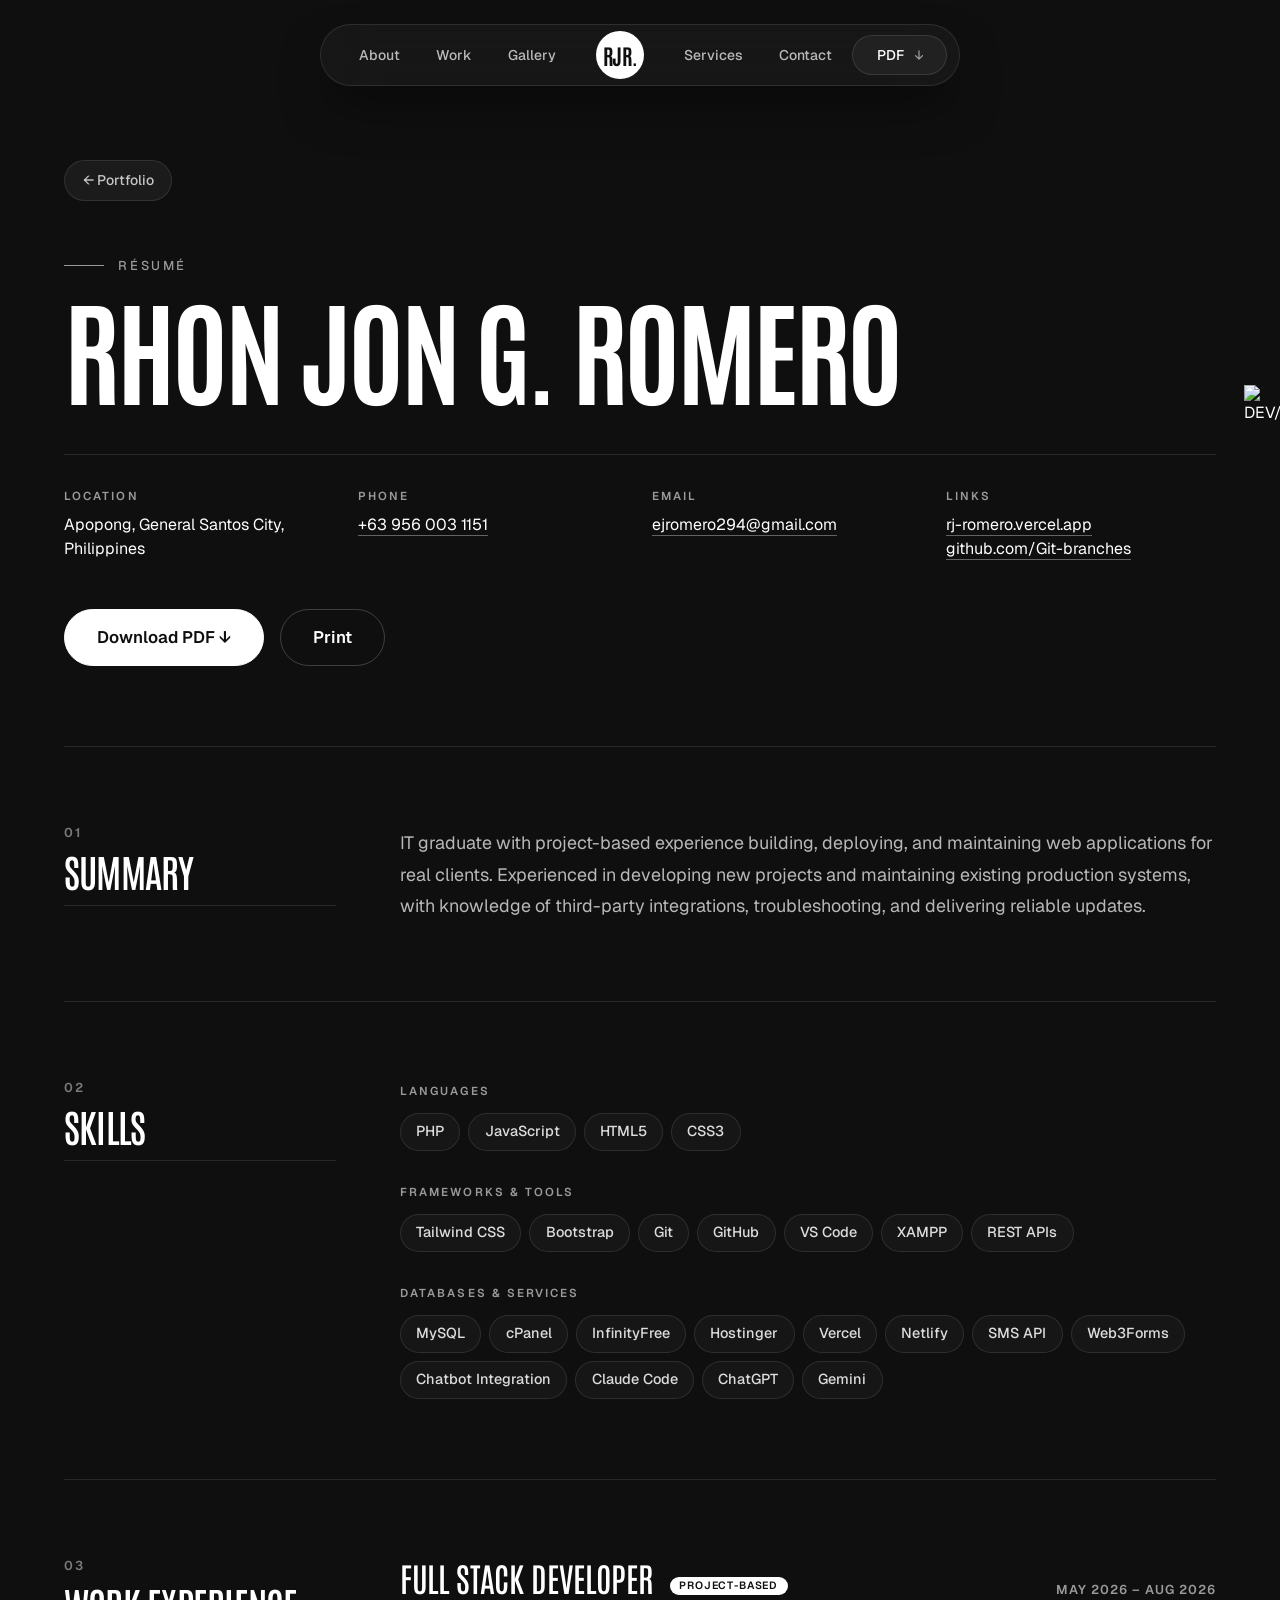
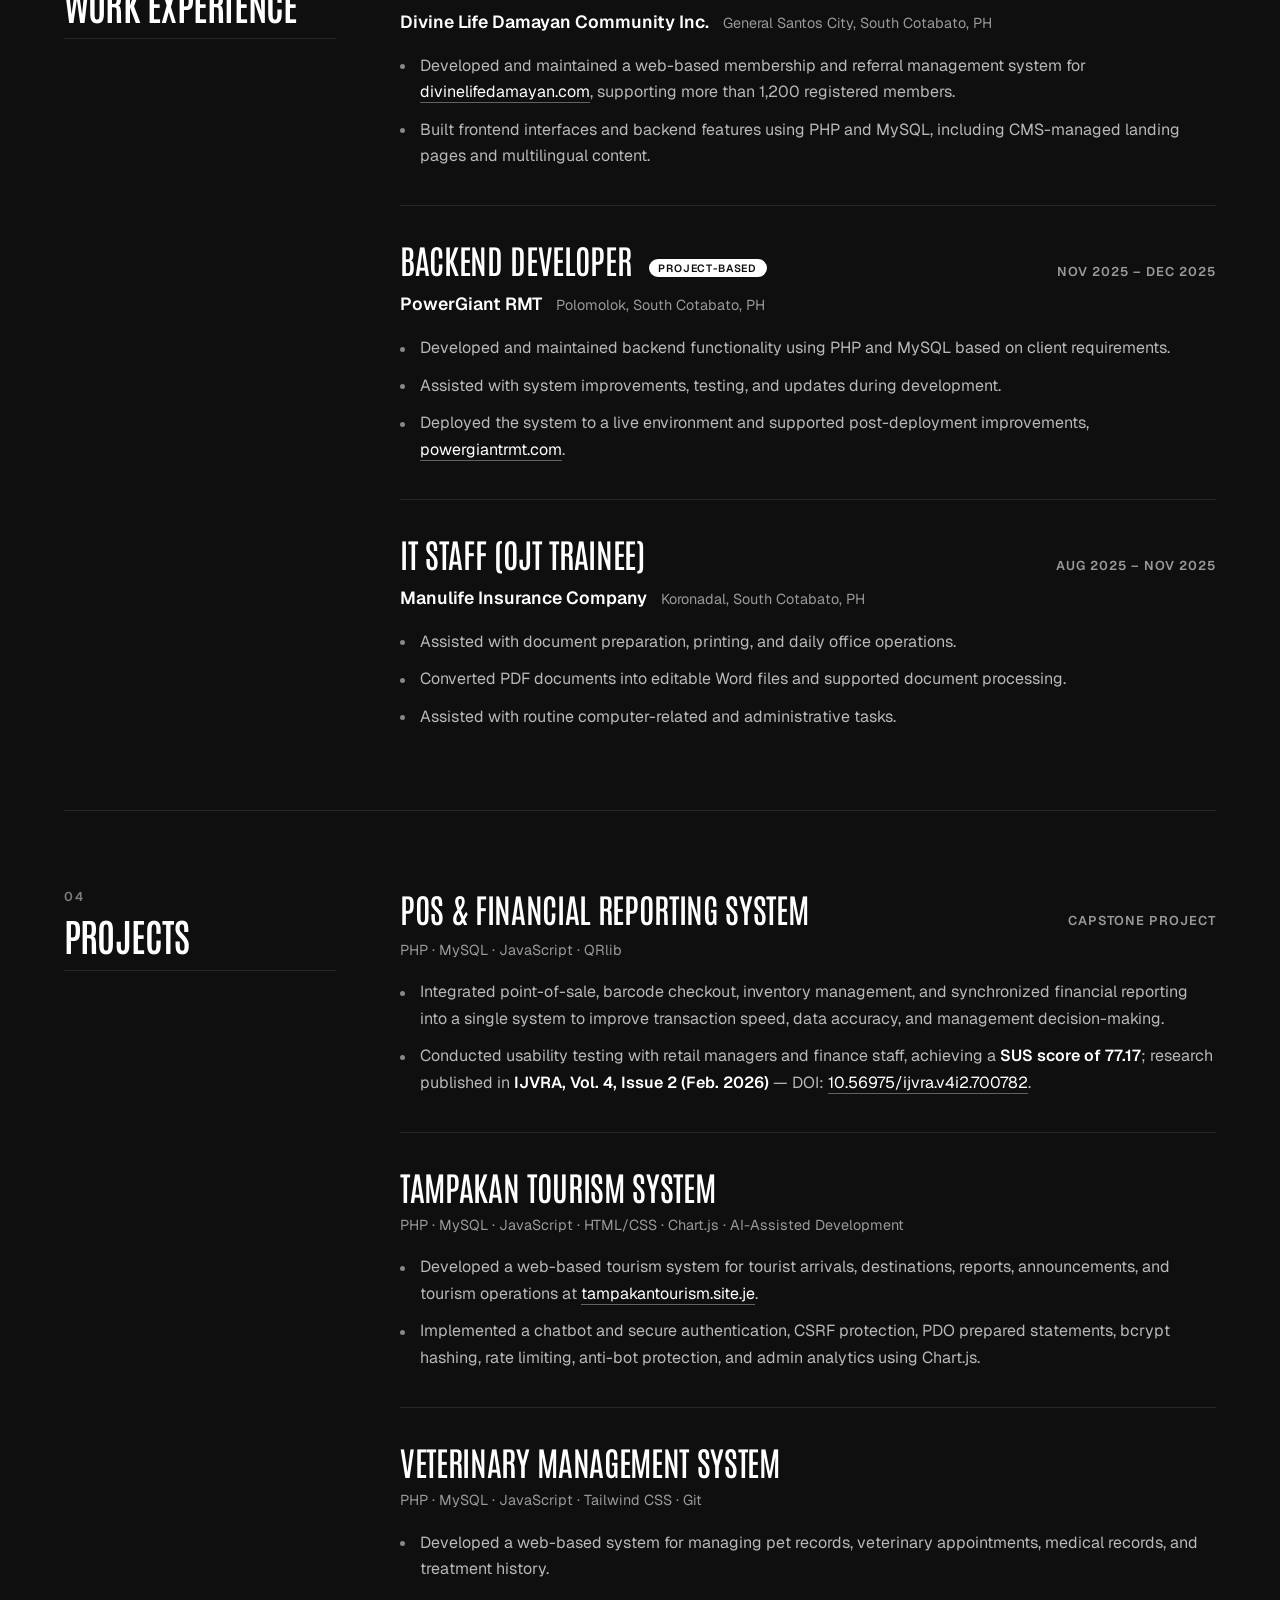
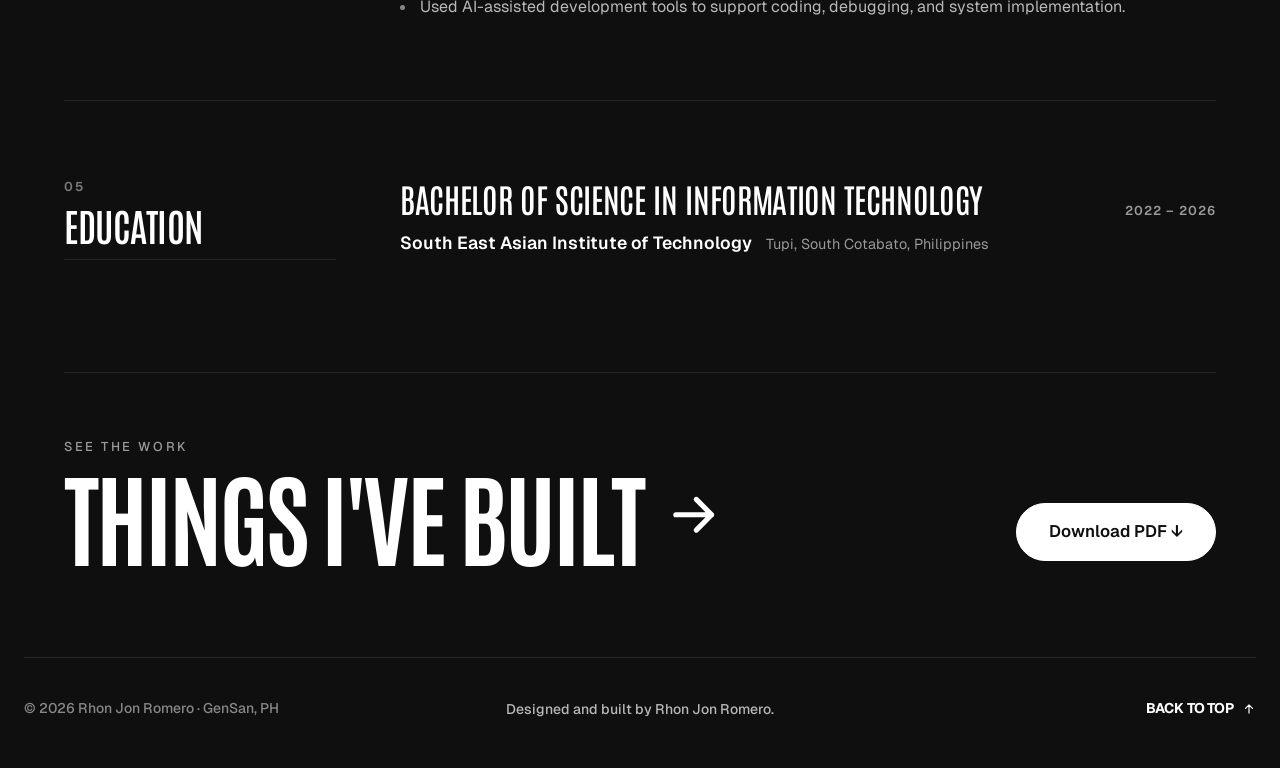
==== commit e91872f2: "Update styles and add DEV/STATION showcase badge; bump cache version" ====
--- a/resume.html
+++ b/resume.html
@@ -13,7 +13,7 @@
   <link href="https://fonts.googleapis.com/css2?family=Antonio:wght@400;500;600;700&family=Geist:wght@400;500;600;700&family=VT323&display=swap" rel="stylesheet" />
 
   <!-- ?v= matches the cache version in sw.js; bump both together -->
-  <link rel="stylesheet" href="css/home.css?v=79" />
+  <link rel="stylesheet" href="css/home.css?v=83" />
   <link rel="icon" href="assets/icon-192.png" type="image/png" />
   <link rel="apple-touch-icon" href="assets/icon-192.png" />
   <link rel="manifest" href="manifest.webmanifest" />
@@ -219,9 +219,15 @@
     </div>
   </footer>
 
+  <!-- DEV/STATION showcase badge (floating, right edge). Styles: css/home.css -->
+  <a class="devstation-floating-badge" href="https://www.dev-station.dev/portfolio/57a6d463-f8b6-471f-b65a-24434e465cb9"
+     target="_blank" rel="noopener noreferrer" aria-label="View my portfolio on DEV/STATION">
+    <img src="https://www.dev-station.dev/badge-vertical.svg" alt="DEV/STATION" width="36" height="130" loading="lazy" />
+  </a>
+
   <div class="toast" id="toast" role="status" aria-live="polite"></div>
 
-  <script src="js/site.js?v=79"></script>
+  <script src="js/site.js?v=83"></script>
   <script src="js/palette.js"></script>
   <script defer src="/_vercel/insights/script.js"></script>
 </body>
--- a/css/home.css
+++ b/css/home.css
@@ -389,7 +389,10 @@
 .pcard {
   --scale: 1; --dim: 0;
   position: relative;
-  width: 95vw; max-width: 1400px; height: 100%; max-height: 80vh;
+  /* height is capped by the width as well as the viewport: on a very tall
+     viewport (browser zoomed out, portrait monitor) 80vh alone would turn the
+     card into a tall, narrow slab and crop the screenshot to a sliver */
+  width: 95vw; max-width: 1400px; height: 100%; max-height: min(80vh, 57vw, 820px);
   display: flex; gap: clamp(2rem, 4vw, 4rem);
   padding: clamp(1.5rem, 4vw, 3.5rem);
   border-radius: 32px;
@@ -432,16 +435,18 @@
   padding: 0.3rem 0.75rem; border-radius: 999px; border: 1px solid var(--glass-line);
 }
 .pcard__actions { display: flex; flex-wrap: wrap; gap: 1rem; }
+/* The screenshot is shown whole, at its own aspect ratio (no cover-crop): the
+   frame takes the image's height and sits centred beside the text, so every
+   capture reads exactly as it was taken, on any screen size. */
 .pcard__shot {
-  position: relative; flex: 1; min-width: 0;
+  position: relative; flex: 1; min-width: 0; align-self: center;
   border-radius: 20px; overflow: hidden;
-  border: 1px solid rgba(255, 255, 255, 0.05);
+  border: 1px solid rgba(255, 255, 255, 0.08);
   background: #0b0b0b;
-  display: flex; align-items: center; justify-content: center;
 }
 .pcard__shot img {
-  width: 100%; height: 100%; object-fit: cover; object-position: top center;
-  opacity: 0.9; transition: opacity 0.3s ease, transform 0.8s var(--ease);
+  display: block; width: 100%; height: auto;
+  opacity: 0.92; transition: opacity 0.3s ease, transform 0.8s var(--ease);
 }
 .pcard:hover .pcard__shot img { opacity: 1; transform: scale(1.03); }
 
@@ -460,12 +465,13 @@
 .work__more { text-align: center; margin-top: 4rem; }
 
 @media (max-width: 860px) {
-  .pcard { flex-direction: column; max-height: 84vh; gap: 1.5rem; border-radius: 24px; }
+  /* stacked layout: the card hugs its content (no empty band under the screenshot) */
+  .pcard { flex-direction: column; height: auto; max-height: 84vh; gap: 1.5rem; border-radius: 24px; }
   .pcard__info { flex: none; padding: 0; gap: 1.25rem; }
   .pcard__title { margin: 0.75rem 0; }
   .pcard__desc { font-size: 0.95rem; display: -webkit-box; -webkit-line-clamp: 3; -webkit-box-orient: vertical; overflow: hidden; }
   .pcard__tags { display: none; }
-  .pcard__shot { flex: 1 1 auto; min-height: 140px; }
+  .pcard__shot { flex: none; align-self: stretch; border-radius: 14px; }
   .pill { padding: 0.75rem 1.4rem; font-size: 0.95rem; }
 }
 
@@ -662,7 +668,7 @@
 .poster:hover figcaption { opacity: 1; }
 @media (max-width: 640px) {
   .lab { padding: 6rem 0; }
-  .poster__img { width: 16rem; height: 25rem; }
+  .poster__img { width: 16rem; height: 24rem; } /* 2:3, same as the captures */
   .poster { margin-right: 1.75rem; }
   .marquee { -webkit-mask-image: none; mask-image: none; }
 }
@@ -1034,6 +1040,23 @@
   .rs .cs-sec:first-of-type { margin-top: 3.5rem; }
   .rs-item__head { flex-direction: column; gap: 0.4rem; }
 }
+
+/* ============================================================
+   DEV/STATION showcase badge — the snippet DEV/STATION provides,
+   moved here from its inline <style>. Only change: the focus outline is
+   white, because their #000 is invisible on this dark site.
+   ============================================================ */
+.devstation-floating-badge {
+  position: fixed; right: 0; top: 50%; transform: translateY(-50%);
+  z-index: 50; display: flex; align-items: center; justify-content: flex-end;
+  min-width: 44px; min-height: 44px; text-decoration: none;
+}
+.devstation-floating-badge img { display: block; width: 36px; height: 130px; }
+.devstation-floating-badge:focus-visible { outline: 2px solid var(--white); outline-offset: 3px; }
+@media (max-width: 600px) {
+  .devstation-floating-badge img { width: 30px; height: auto; }
+}
+@media print { .devstation-floating-badge { display: none; } }
 
 /* ============================================================
    Scroll-entrance system
